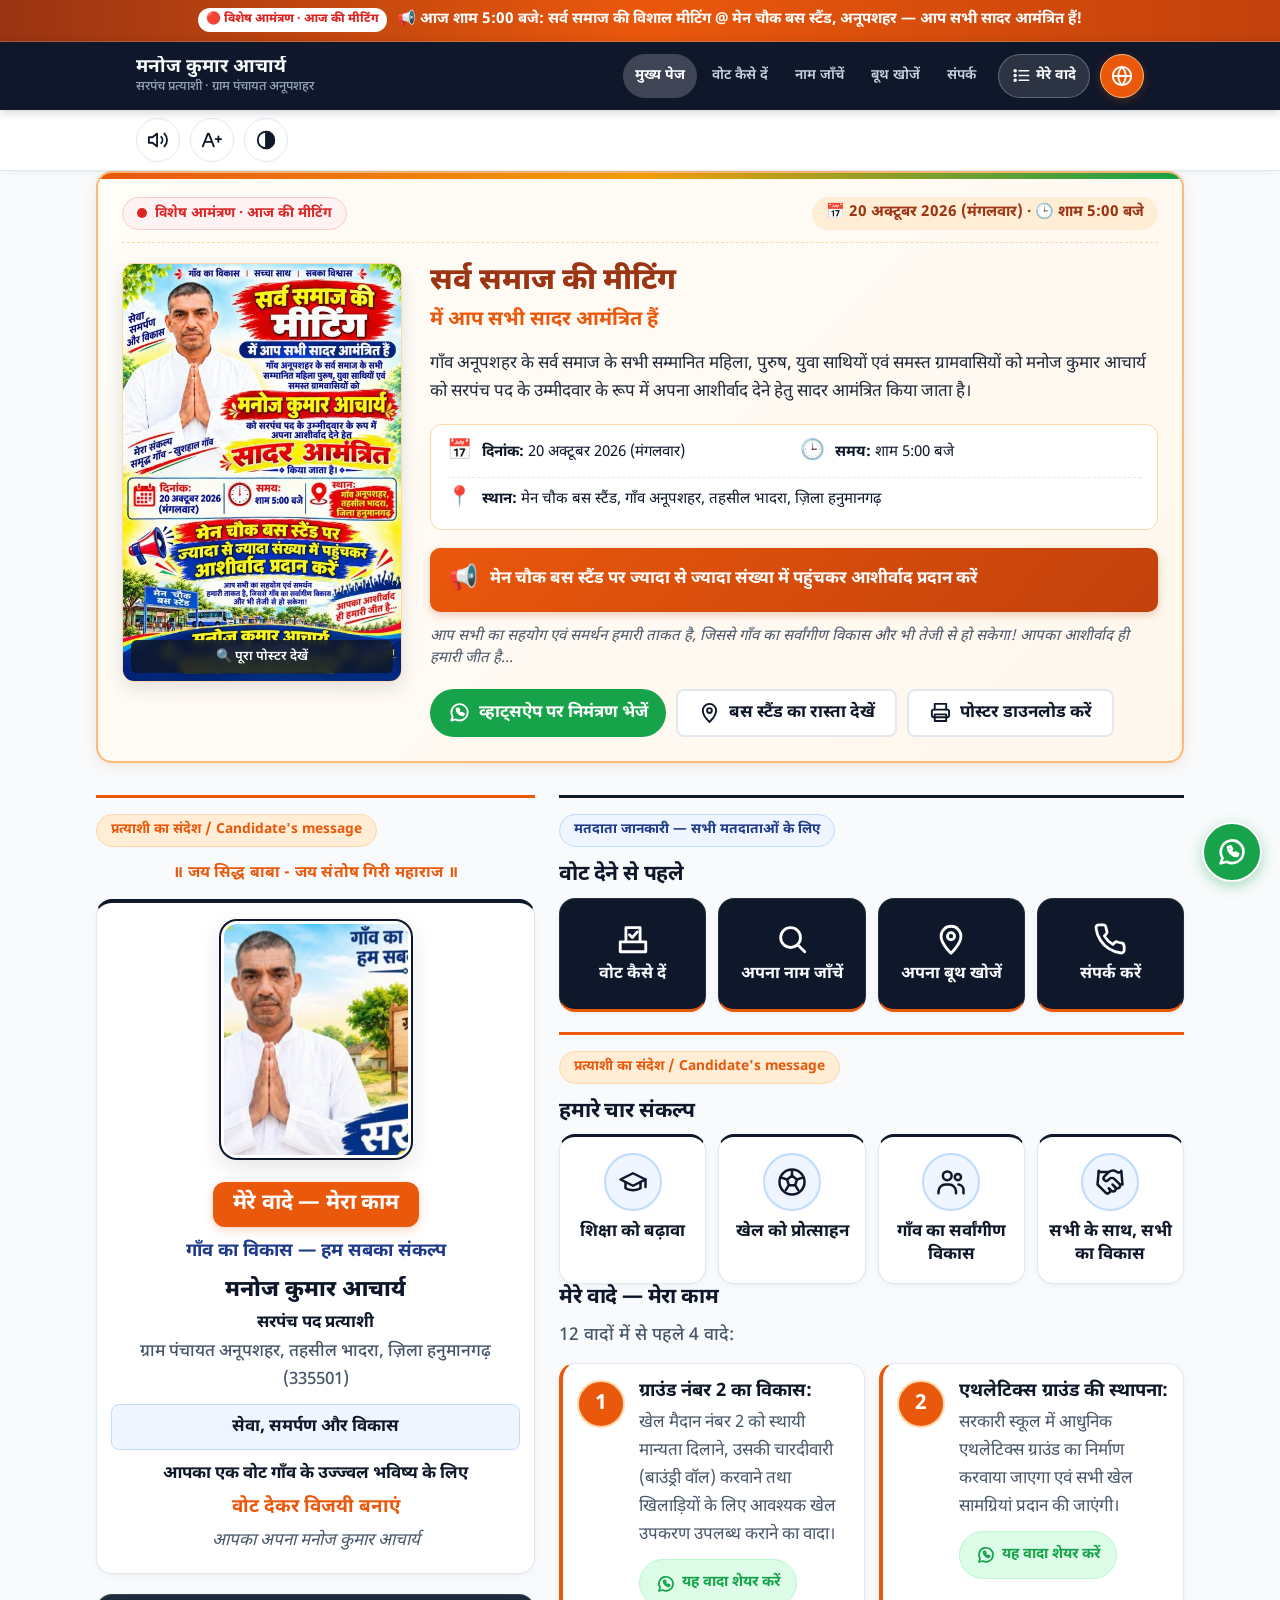
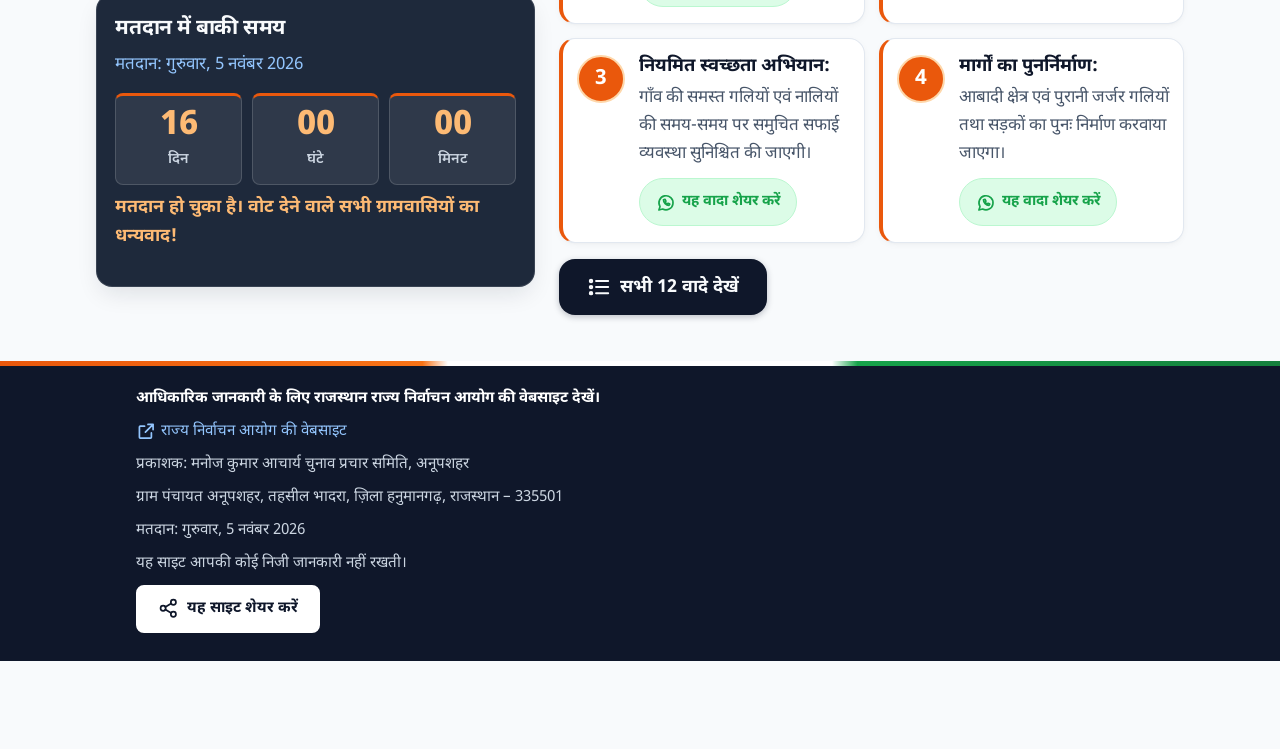
==== index.html @ 5cb66530 "Initial commit: Manoj Kumar Acharya campaign website, PWA, and GA4 integration" ====
<!doctype html>
<html lang="hi" class="js-pending">
<head>
  <meta charset="utf-8">
  <meta name="viewport" content="width=device-width, initial-scale=1, maximum-scale=1, user-scalable=no, viewport-fit=cover">
  <meta name="theme-color" content="#0F172A">
  <meta name="description" content="मनोज कुमार आचार्य — सरपंच प्रत्याशी, ग्राम पंचायत अनूपशहर, तहसील भादरा। मतदान की जानकारी और 12 वादे।">
  <title data-i18n="title.home">मनोज कुमार आचार्य — सरपंच प्रत्याशी, ग्राम पंचायत अनूपशहर</title>
  <link rel="manifest" href="manifest.json">
  <link rel="icon" href="assets/icon-192.png">
  <link rel="preconnect" href="https://fonts.googleapis.com">
  <link rel="preconnect" href="https://fonts.gstatic.com" crossorigin>
  <link rel="stylesheet" href="https://fonts.googleapis.com/css2?family=Noto+Sans+Devanagari:wght@400;600;700&display=optional" media="print" onload="this.media='all'">
  <noscript><link rel="stylesheet" href="https://fonts.googleapis.com/css2?family=Noto+Sans+Devanagari:wght@400;600;700&display=optional"></noscript>
  <link rel="stylesheet" href="css/style.css">
  <link rel="preload" href="js/i18n.js?v=danaram" as="script">
  <link rel="preload" href="js/app.js?v=danaram" as="script">
  <script>
    (function(){try{var d=document.documentElement,l=localStorage.getItem('lang');if(l==='en')d.lang='en';if(localStorage.getItem('largeText')==='1')d.classList.add('large-text');if(localStorage.getItem('contrast')==='1')d.classList.add('hc');}catch(e){}})();
  </script>
  <script type="speculationrules">
  {
    "prerender": [
      {
        "source": "list",
        "urls": ["index.html", "how-to-vote.html", "check-name.html", "find-booth.html", "contact.html", "manifesto.html"],
        "eagerness": "moderate"
      }
    ]
  }
  </script>
</head>
<body data-page="index.html" data-title="home">
  <a class="skip" href="#main" data-i18n="common.skip">मुख्य जानकारी पर जाएँ</a>
  <div data-chrome="header"></div>

  <main id="main" class="wrap dashboard-layout">
    <!-- Today's Special Meeting Banner (Full Width on Desktop & Mobile) -->
    <section class="card meeting-card" id="meeting-event" aria-labelledby="meeting-heading">
      <div class="meeting-header">
        <span class="meeting-live-badge"><span class="live-dot" aria-hidden="true"></span><span data-i18n="meeting.tag">विशेष आमंत्रण · आज की मीटिंग</span></span>
        <span class="meeting-date-pill">📅 <span data-i18n="meeting.dateVal">20 अक्टूबर 2026 (मंगलवार)</span> · 🕒 <span data-i18n="meeting.timeVal">शाम 5:00 बजे</span></span>
      </div>

      <div class="meeting-content-grid">
        <div class="meeting-poster-col">
          <a href="assets/meeting-poster.jpg" target="_blank" rel="noopener" class="meeting-poster-thumb" aria-label="पूरा पोस्टर देखें (View Poster)">
            <img src="assets/meeting-poster.jpg" width="540" height="811" alt="सर्व समाज की मीटिंग पोस्टर — 20 अक्टूबर 2026 शाम 5 बजे मेन चौक बस स्टैंड" loading="eager" decoding="async">
            <span class="zoom-badge">🔍 <span data-i18n="meeting.viewPoster">पूरा पोस्टर देखें</span></span>
          </a>
        </div>

        <div class="meeting-info-col">
          <h2 id="meeting-heading" class="meeting-title" data-i18n="meeting.title">सर्व समाज की मीटिंग</h2>
          <p class="meeting-subtitle" data-i18n="meeting.subtitle">में आप सभी सादर आमंत्रित हैं</p>

          <p class="meeting-intro" data-i18n="meeting.intro">
            गाँव अनूपशहर के सर्व समाज के सभी सम्मानित महिला, पुरुष, युवा साथियों एवं समस्त ग्रामवासियों को मनोज कुमार आचार्य को सरपंच पद के उम्मीदवार के रूप में अपना आशीर्वाद देने हेतु सादर आमंत्रित किया जाता है।
          </p>

          <div class="meeting-details-box">
            <div class="meeting-detail-row">
              <span class="m-icon" aria-hidden="true">📅</span>
              <div>
                <strong data-i18n="meeting.dateLabel">दिनांक:</strong>
                <span data-i18n="meeting.dateVal">20 अक्टूबर 2026 (मंगलवार)</span>
              </div>
            </div>
            <div class="meeting-detail-row">
              <span class="m-icon" aria-hidden="true">🕒</span>
              <div>
                <strong data-i18n="meeting.timeLabel">समय:</strong>
                <span data-i18n="meeting.timeVal">शाम 5:00 बजे</span>
              </div>
            </div>
            <div class="meeting-detail-row highlight-venue">
              <span class="m-icon" aria-hidden="true">📍</span>
              <div>
                <strong data-i18n="meeting.placeLabel">स्थान:</strong>
                <span data-i18n="meeting.placeVal">मेन चौक बस स्टैंड, गाँव अनूपशहर, तहसील भादरा, ज़िला हनुमानगढ़</span>
              </div>
            </div>
          </div>

          <div class="meeting-loudspeaker-callout">
            <span class="loudspeaker-icon" aria-hidden="true">📢</span>
            <p data-i18n="meeting.callout">मेन चौक बस स्टैंड पर ज्यादा से ज्यादा संख्या में पहुंचकर आशीर्वाद प्रदान करें</p>
          </div>

          <p class="meeting-quote" data-i18n="meeting.quote">
            आप सभी का सहयोग एवं समर्थन हमारी ताकत है, जिससे गाँव का सर्वांगीण विकास और भी तेजी से हो सकेगा! आपका आशीर्वाद ही हमारी जीत है...
          </p>

          <div class="meeting-actions">
            <button type="button" class="btn btn-wa-share" id="btnMeetingShare">
              <svg class="icon" aria-hidden="true" focusable="false"><use href="#i-wa"></use></svg>
              <span data-i18n="meeting.shareWa">व्हाट्सऐप पर निमंत्रण भेजें</span>
            </button>
            <a href="https://www.google.com/maps/search/?api=1&query=Main+Chowk+Bus+Stand+Anoopshahar+Rajasthan+335501" target="_blank" rel="noopener" class="btn btn-outline">
              <svg class="icon" aria-hidden="true" focusable="false"><use href="#i-pin"></use></svg>
              <span data-i18n="meeting.mapBtn">बस स्टैंड का रास्ता देखें</span>
            </a>
            <a href="assets/meeting-poster.jpg" download="sarv-samaj-meeting-anoopshahar.jpg" class="btn btn-outline">
              <svg class="icon" aria-hidden="true" focusable="false"><use href="#i-print"></use></svg>
              <span data-i18n="meeting.downloadPoster">पोस्टर डाउनलोड करें</span>
            </a>
          </div>
        </div>
      </div>
    </section>

    <div class="dashboard-left">
      <!-- Candidate section: clearly labelled -->
      <div class="zone-candidate">
        <p class="zone-label candidate" data-i18n="common.labelCandidate">प्रत्याशी का संदेश / Candidate's message</p>

        <p class="blessing" data-i18n="brand.blessing">॥ जय सिद्ध बाबा - जय संतोष गिरी महाराज ॥</p>

        <section class="card hero" aria-labelledby="hero-heading">
          <div class="hero-photo">
            <img src="assets/poster.jpg?v=2" width="440" height="550" fetchpriority="high" decoding="async" alt="" data-i18n-attr="alt:brand.photoAlt">
          </div>
          <div class="hero-text">
            <h1 id="hero-heading" class="slogan-band" data-i18n="brand.slogan">मेरे वादे — मेरा काम</h1>
            <p class="tagline" data-i18n="brand.tagline">गाँव का विकास — हम सबका संकल्प</p>
            <p class="cand-name" data-i18n="common.siteName">मनोज कुमार आचार्य</p>
            <p class="cand-role" data-i18n="brand.role">सरपंच पद प्रत्याशी</p>
            <p class="cand-place" data-i18n="brand.place">ग्राम पंचायत अनूपशहर, तहसील भादरा, ज़िला हनुमानगढ़ (335501)</p>
            <p class="values-strip" data-i18n="brand.values">सेवा, समर्पण और विकास</p>
            <p class="vote-line" data-i18n="brand.voteLine">आपका एक वोट गाँव के उज्ज्वल भविष्य के लिए</p>
            <p class="appeal" data-i18n="brand.appeal">वोट देकर विजयी बनाएं</p>
            <p class="yours" data-i18n="brand.yours">आपका अपना मनोज कुमार आचार्य</p>
          </div>
        </section>
      </div>

      <!-- Neutral voter-education section: countdown -->
      <section class="card" id="countdown" aria-labelledby="cd-heading">
        <h2 id="cd-heading" data-i18n="home.countdownTitle">मतदान में बाकी समय</h2>
        <p class="cd-date" data-i18n="footer.date">मतदान: गुरुवार, 5 नवंबर 2026</p>
        <p class="visually-hidden cd-sr" aria-live="polite"></p>
        <div class="countdown" aria-hidden="true">
          <div class="cd-box">
            <span class="cd-num" data-cd="d">16</span>
            <span class="cd-unit" data-i18n="home.cdDays">दिन</span>
          </div>
          <div class="cd-box">
            <span class="cd-num" data-cd="h">00</span>
            <span class="cd-unit" data-i18n="home.cdHours">घंटे</span>
          </div>
          <div class="cd-box">
            <span class="cd-num" data-cd="m">00</span>
            <span class="cd-unit" data-i18n="home.cdMinutes">मिनट</span>
          </div>
        </div>
        <p class="cd-msg" hidden></p>
      </section>
    </div>

    <div class="dashboard-right">
      <!-- Neutral voter-education section: 4 large action buttons -->
      <div class="zone-neutral">
        <p class="zone-label neutral" data-i18n="common.labelNeutral">मतदाता जानकारी — सभी मतदाताओं के लिए</p>

        <section aria-labelledby="actions-heading">
          <h2 id="actions-heading" data-i18n="home.actionsTitle">वोट देने से पहले</h2>
          <ul class="tiles">
            <li>
              <a class="tile" href="how-to-vote.html">
                <svg class="icon" aria-hidden="true" focusable="false"><use href="#i-vote"></use></svg>
                <span data-i18n="home.actHowTo">वोट कैसे दें</span>
              </a>
            </li>
            <li>
              <a class="tile" href="check-name.html">
                <svg class="icon" aria-hidden="true" focusable="false"><use href="#i-search"></use></svg>
                <span data-i18n="home.actCheck">अपना नाम जाँचें</span>
              </a>
            </li>
            <li>
              <a class="tile" href="find-booth.html">
                <svg class="icon" aria-hidden="true" focusable="false"><use href="#i-pin"></use></svg>
                <span data-i18n="home.actBooth">अपना बूथ खोजें</span>
              </a>
            </li>
            <li>
              <a class="tile" href="contact.html">
                <svg class="icon" aria-hidden="true" focusable="false"><use href="#i-phone"></use></svg>
                <span data-i18n="home.actContact">संपर्क करें</span>
              </a>
            </li>
          </ul>
        </section>
      </div>

      <!-- Candidate section: 4 pillars & manifesto teaser -->
      <div class="zone-candidate">
        <p class="zone-label candidate" data-i18n="common.labelCandidate">प्रत्याशी का संदेश / Candidate's message</p>

        <section aria-labelledby="pillars-heading">
          <h2 id="pillars-heading" data-i18n="pillar.title">हमारे चार संकल्प</h2>
          <ul class="pillars">
            <li class="pillar">
              <div class="pillar-icon" aria-hidden="true">
                <svg class="icon" focusable="false"><use href="#i-cap"></use></svg>
              </div>
              <span data-i18n="pillar.1">शिक्षा को बढ़ावा</span>
            </li>
            <li class="pillar">
              <div class="pillar-icon" aria-hidden="true">
                <svg class="icon" focusable="false"><use href="#i-ball"></use></svg>
              </div>
              <span data-i18n="pillar.2">खेल को प्रोत्साहन</span>
            </li>
            <li class="pillar">
              <div class="pillar-icon" aria-hidden="true">
                <svg class="icon" focusable="false"><use href="#i-people"></use></svg>
              </div>
              <span data-i18n="pillar.3">गाँव का सर्वांगीण विकास</span>
            </li>
            <li class="pillar">
              <div class="pillar-icon" aria-hidden="true">
                <svg class="icon" focusable="false"><use href="#i-handshake"></use></svg>
              </div>
              <span data-i18n="pillar.4">सभी के साथ, सभी का विकास</span>
            </li>
          </ul>
        </section>

        <section aria-labelledby="teaser-heading">
          <h2 id="teaser-heading" data-i18n="brand.slogan">मेरे वादे — मेरा काम</h2>
          <p class="lead" data-i18n="home.teaserIntro">12 वादों में से पहले 4 वादे:</p>
          <ol class="promises grid-2" data-manifesto="teaser" data-limit="4" data-heading="h3"></ol>
          <p class="teaser-more">
            <a class="btn btn-primary btn-lg btn-block" href="manifesto.html">
              <svg class="icon" aria-hidden="true" focusable="false"><use href="#i-list"></use></svg>
              <span data-i18n="home.teaserBtn">सभी 12 वादे देखें</span>
            </a>
          </p>
        </section>
      </div>
    </div>
  </main>

  <div data-chrome="footer"></div>
  <script src="js/i18n.js?v=danaram"></script>
  <script src="js/app.js?v=danaram"></script>
</body>
</html>
---- css/style.css ----
/* ==========================================================================
   style.css — Manoj Kumar Acharya campaign site
   Native Mobile App & Dashboard Design System
   "Royal Trust & Warm Saffron" Color Tokens (High-Contrast Outdoor-Readable)
   ========================================================================== */

:root {
  /* Surfaces (Never put white cards on a pure white background) */
  --bg-app: #F8FAFC;              /* Soft Alabaster app background for tactile depth */
  --bg-card: #FFFFFF;             /* Pure Crisp White for pressable cards & sheets */
  --bg-glass: rgba(255, 255, 255, 0.90); /* Translucent frosted bottom/top nav */

  /* Brand & Authority Colors */
  --brand-navy: #0F172A;          /* Deep Royal Navy for Top App Bar, Status Bar & Hero accents */
  --brand-navy-elevated: #1E293B; /* Secondary dark surface (Countdown timer card) */
  
  /* Primary Interactive Accents (Saffron-Amber) */
  --accent-primary: #EA580C;      /* Vibrant Saffron for primary CTAs, badges & active states */
  --accent-primary-active: #C2410C; /* Pressed state for primary buttons */
  --accent-pill-bg: #FFEDD5;      /* Soft Saffron tint for Material-3 active nav pill */

  /* Semantic & Utility Accents */
  --accent-emerald: #16A34A;      /* Voter verified badge, WhatsApp/Call actions */
  --accent-emerald-soft: #DCFCE7; /* Soft green badge surface */

  /* High-Contrast Typography (WCAG AAA outdoor sunlight legibility) */
  --text-primary: #0F172A;        /* Deep Charcoal Ink for headings & Hindi/English body */
  --text-secondary: #475569;      /* Muted Slate for subtitles, booth details & inactive icons */
  --text-on-dark: #F8FAFC;        /* Crisp white text on Royal Navy surfaces */

  /* Borders & Native Elevation Shadows */
  --border-hairline: #E2E8F0;     /* 1px solid subtle card & nav divider */
  --shadow-card: 0 2px 8px -2px rgba(15, 23, 42, 0.06), 0 1px 3px -1px rgba(15, 23, 42, 0.04);
  --shadow-floating: 0 10px 25px -5px rgba(15, 23, 42, 0.12);
  --radius-card: 16px;
  --radius-pill: 9999px;

  /* Aliases for Seamless Codebase Compatibility */
  --bg: var(--bg-app);
  --card: var(--bg-card);
  --line: var(--border-hairline);
  --line-strong: #CBD5E1;
  --text: var(--text-primary);
  --text-muted: var(--text-secondary);
  --text-subtle: #64748B;
  --primary: var(--brand-navy);
  --primary-light: #1E3A8A;
  --primary-subtle: #EFF6FF;
  --primary-border: #BFDBFE;
  --accent: var(--accent-primary);
  --accent-hover: var(--accent-primary-active);
  --accent-subtle: var(--accent-pill-bg);
  --accent-border: #FED7AA;
  --wa: var(--accent-emerald);
  --wa-subtle: var(--accent-emerald-soft);
  --wa-border: #BBF7D0;
  --focus: var(--accent-primary);
  --grad: linear-gradient(135deg, var(--brand-navy) 0%, #1E293B 100%);
  --badge-grad: linear-gradient(135deg, var(--accent-primary) 0%, var(--accent-primary-active) 100%);
  --navy-grad: linear-gradient(135deg, #1E3A8A 0%, var(--brand-navy) 100%);
  --radius: var(--radius-card);
  --radius-sm: 8px;
  --radius-lg: 20px;
  --radius-full: var(--radius-pill);
  --shadow: var(--shadow-card);
  --shadow-md: var(--shadow-floating);
  --font: "Noto Sans Devanagari", system-ui, -apple-system, BlinkMacSystemFont, "Segoe UI", Roboto, Arial, sans-serif;
  --ease: cubic-bezier(0.16, 1, 0.3, 1);
}

/* ---------- Base & Reset ---------- */
* {
  -webkit-tap-highlight-color: transparent;
  box-sizing: border-box;
}
*, *::before, *::after { box-sizing: border-box; }
html {
  -webkit-text-size-adjust: 100%;
  text-size-adjust: 100%;
  overflow-x: hidden;
  scroll-behavior: smooth;
  background-color: var(--bg-app);
}
@view-transition { navigation: auto; }
::view-transition-old(root),
::view-transition-new(root) {
  animation-duration: 0.15s;
  animation-timing-function: cubic-bezier(0.16, 1, 0.3, 1);
}
html.large-text { font-size: 120%; }
body {
  margin: 0;
  font-family: var(--font);
  font-size: 1.0625rem;
  line-height: 1.65;
  color: var(--text-primary);
  background: var(--bg-app);
  padding-bottom: max(88px, env(safe-area-inset-bottom, 88px));
  overflow-x: hidden;
  overflow-wrap: break-word;
  text-rendering: optimizeLegibility;
  -webkit-font-smoothing: antialiased;
  -moz-osx-font-smoothing: grayscale;
  transition: background-color .2s ease, color .2s ease;
}
body, a, button, nav, header, .card {
  -webkit-user-select: none;
  user-select: none;
}
input, textarea, select, .selectable {
  -webkit-user-select: text;
  user-select: text;
}
a, button, [role="button"], .action-card, .tile, .btn, .tool-btn {
  touch-action: manipulation;
  transition: transform 0.08s cubic-bezier(0.2, 0, 0, 1), background-color 0.1s ease, box-shadow 0.1s ease;
}
a:active, button:active, [role="button"]:active, .action-card:active, .tile:active, .btn:active, .tool-btn:active {
  transform: scale(0.96);
}
img, svg { max-width: 100%; }
img { height: auto; display: block; }
h1, h2, h3 { color: var(--text-primary); line-height: 1.35; margin: 0 0 .5rem; font-weight: 700; }
h1 { font-size: 1.65rem; letter-spacing: -0.01em; }
h2 { font-size: 1.32rem; letter-spacing: -0.01em; }
h3 { font-size: 1.12rem; }
p { margin: 0 0 .85rem; }
a { color: var(--primary-light); text-underline-offset: 3px; transition: color .15s ease; }
a:hover { color: var(--primary); }
ul, ol { padding-left: 1.3rem; }
button, input, textarea, select { font: inherit; }
.icon {
  width: 1.35em; height: 1.35em; flex: 0 0 auto; fill: none; stroke: currentColor;
  stroke-width: 2; stroke-linecap: round; stroke-linejoin: round; vertical-align: middle;
}
.icon.fill { fill: currentColor; stroke: none; }

:focus-visible {
  outline: 3px solid var(--accent-primary);
  outline-offset: 2px;
  border-radius: 4px;
}

.visually-hidden {
  position: absolute !important; width: 1px; height: 1px; padding: 0; margin: -1px;
  overflow: hidden; clip: rect(0 0 0 0); white-space: nowrap; border: 0;
}
.skip {
  position: absolute; left: 8px; top: -100px; z-index: 100;
  background: var(--brand-navy); color: var(--text-on-dark); padding: .75rem 1.2rem;
  border-radius: var(--radius-sm); font-weight: 700; transition: top .2s ease;
}
.skip:focus { top: 8px; }

.wrap { width: 100%; max-width: 1040px; margin: 0 auto; padding: 0 16px; box-sizing: border-box; }
main { display: block; padding: 18px 0 12px; }
section { margin-bottom: 20px; }

/* [EDIT] markers */
mark.edit { background: #FEF3C7; color: #78350F; padding: .08em .35em; border-radius: 4px; font-weight: 600; }

/* ---------- Top App Bar (Deep Royal Navy #0F172A) ---------- */
[data-chrome="header"] { display: block; height: 134px; background: var(--brand-navy); }
.site-header {
  background: var(--brand-navy);
  color: var(--text-on-dark);
  box-shadow: 0 2px 10px rgba(15, 23, 42, 0.2);
  position: sticky;
  top: 0;
  z-index: 500;
}
.site-header .bar {
  display: flex; align-items: center; gap: clamp(6px, 1.2vw, 10px); min-height: 68px; padding-top: 8px; padding-bottom: 8px;
}
.desktop-nav-links {
  display: none;
  align-items: center;
  gap: 3px;
  flex: 0 1 auto;
  min-width: 0;
}
.desktop-nav-link {
  display: inline-flex;
  align-items: center;
  min-height: 44px;
  padding: 0 clamp(6px, 1vw, 12px);
  color: #CBD5E1;
  text-decoration: none;
  font-weight: 600;
  font-size: clamp(0.78rem, 1.1vw, 0.92rem);
  border-radius: var(--radius-pill);
  transition: background-color 0.15s ease, color 0.15s ease;
  white-space: nowrap;
  flex-shrink: 0;
}
.desktop-nav-link:hover {
  background: rgba(255, 255, 255, 0.12);
  color: #FFFFFF;
}
.desktop-nav-link[aria-current="page"] {
  background: rgba(255, 255, 255, 0.2);
  color: #FFFFFF;
  font-weight: 700;
}
.btn-manifesto-nav {
  display: inline-flex;
  align-items: center;
  justify-content: center;
  gap: 5px;
  min-height: 44px;
  padding: 0 clamp(8px, 1vw, 14px);
  border-radius: var(--radius-pill);
  background: rgba(255, 255, 255, 0.12);
  color: #FFFFFF;
  text-decoration: none;
  font-weight: 700;
  font-size: clamp(0.78rem, 1.1vw, 0.9rem);
  border: 1.5px solid rgba(255, 255, 255, 0.25);
  transition: background-color 0.15s ease, border-color 0.15s ease;
  white-space: nowrap;
  flex-shrink: 0;
}
.btn-manifesto-nav:hover {
  background: rgba(255, 255, 255, 0.22);
}
.btn-manifesto-nav[aria-current="page"] {
  background: var(--accent-primary);
  border-color: var(--accent-primary);
  box-shadow: 0 2px 8px rgba(234, 88, 12, 0.3);
}
@media (max-width: 520px) {
  .btn-manifesto-nav {
    width: 44px;
    height: 44px;
    min-width: 44px;
    padding: 0;
  }
  .btn-manifesto-nav .manifesto-nav-text {
    display: none;
  }
}
.brand {
  color: var(--text-on-dark); text-decoration: none; display: flex; flex-direction: column; flex: 1 1 auto; min-width: 0;
}
.brand-name {
  font-size: 1.18rem; font-weight: 700; line-height: 1.22; white-space: nowrap; overflow: hidden;
  text-overflow: ellipsis;
}
.brand-role {
  font-size: .8rem; color: #94A3B8; line-height: 1.3; white-space: nowrap; overflow: hidden;
  text-overflow: ellipsis; font-weight: 500;
}
.btn-lang, .btn-menu {
  min-height: 44px; border-radius: var(--radius-pill); cursor: pointer;
  font-weight: 700; display: inline-flex; align-items: center; justify-content: center;
  transition: transform .12s var(--ease), background-color .18s ease;
  user-select: none;
  flex-shrink: 0;
}
.btn-lang:active, .btn-menu:active { transform: scale(0.96); }
.btn-lang {
  width: 44px;
  height: 44px;
  min-width: 44px;
  padding: 0;
  background: var(--accent-primary);
  color: #FFFFFF;
  border: 1.5px solid #FDBA74;
  box-shadow: 0 2px 8px rgba(234, 88, 12, .3);
}
.btn-lang .icon {
  width: 22px;
  height: 22px;
}
.btn-lang:hover { background: var(--accent-primary-active); }
.btn-menu {
  background: rgba(255, 255, 255, .12);
  color: #FFFFFF;
  border: 1.5px solid rgba(255, 255, 255, .25);
  padding: 0 14px;
  letter-spacing: 0.3px;
}
.btn-menu:hover { background: rgba(255, 255, 255, .2); }
.btn-menu .label { font-size: .92rem; font-weight: 700; }

/* Navigation Drawer */
.site-nav {
  display: none;
  background: var(--brand-navy);
  border-top: 1px solid rgba(255, 255, 255, .1);
}
.site-nav.open { display: block; animation: navFade .18s ease-out; }
@keyframes navFade { from { opacity: 0; } to { opacity: 1; } }
.site-nav .wrap { padding-top: 10px; padding-bottom: 14px; }
.nav-group { margin-top: 6px; }
.nav-head {
  margin: 10px 0 6px; font-size: .82rem; font-weight: 700; color: #93C5FD;
  text-transform: uppercase; letter-spacing: 0.5px;
}
.nav-group.cand .nav-head { color: #FDBA74; }
.site-nav ul { list-style: none; margin: 0; padding: 0; display: grid; gap: 3px; }
.site-nav a {
  display: flex; align-items: center; gap: 12px; min-height: 48px; padding: 6px 14px;
  color: #E2E8F0; text-decoration: none; border-radius: var(--radius-sm); font-weight: 600;
  transition: background-color .15s ease, color .15s ease;
}
.site-nav a:hover { background: rgba(255, 255, 255, .08); color: #FFFFFF; }
.site-nav a[aria-current="page"] {
  background: var(--accent-primary);
  color: #FFFFFF;
}

/* Translucent Frosted Toolbar Strip */
.toolbar-band {
  background: var(--bg-glass);
  backdrop-filter: blur(12px);
  -webkit-backdrop-filter: blur(12px);
  border-bottom: 1px solid var(--border-hairline);
  box-shadow: var(--shadow-card);
  position: relative;
  z-index: 30;
}
.toolbar {
  display: flex; flex-wrap: wrap; gap: 10px; padding-top: 8px; padding-bottom: 8px;
  min-height: 56px; align-items: center;
}
.tool-btn {
  display: inline-flex; align-items: center; justify-content: center; gap: 6px; min-height: 44px; padding: 0 14px;
  border: 1px solid var(--border-hairline); background: var(--bg-card); color: var(--text-primary);
  border-radius: var(--radius-pill); font-weight: 700; font-size: .88rem; cursor: pointer;
  transition: background-color .15s ease, border-color .15s ease, color .15s ease;
  user-select: none;
}
.tool-btn.icon-only {
  width: 44px;
  height: 44px;
  min-width: 44px;
  padding: 0;
  border-radius: var(--radius-pill);
}
.tool-btn.icon-only .icon {
  width: 22px;
  height: 22px;
}
.tool-btn:hover { background: var(--accent-pill-bg); border-color: var(--accent-border); color: var(--accent-primary); }
.tool-btn:active { transform: scale(0.97); }
.tool-btn[aria-pressed="true"] {
  background: var(--brand-navy); color: var(--text-on-dark); border-color: var(--brand-navy);
}
.tool-btn[hidden] { display: none; }

/* ---------- Zone Labels (Candidate vs Neutral) ---------- */
.zone-label {
  display: inline-flex; align-items: center; gap: 8px; margin: 0 0 14px;
  padding: 6px 14px; border-radius: var(--radius-pill); font-weight: 700; font-size: .86rem; line-height: 1.4;
}
.zone-neutral .zone-label, .zone-label.neutral {
  background: var(--primary-subtle); color: var(--primary-light); border: 1px solid var(--primary-border);
}
.zone-candidate .zone-label, .zone-label.candidate {
  background: var(--accent-pill-bg); color: var(--accent-primary); border: 1px solid var(--accent-border);
}
.zone-candidate { border-top: 3px solid var(--accent-primary); padding-top: 16px; }
.zone-neutral { border-top: 3px solid var(--brand-navy); padding-top: 16px; }

/* ---------- Tactile Cards & Surfaces ---------- */
.card {
  background: var(--bg-card);
  border: 1px solid var(--border-hairline);
  border-radius: var(--radius-card);
  box-shadow: var(--shadow-card);
  padding: 20px 18px;
  margin-bottom: 16px;
  transition: box-shadow .2s ease;
}
.card:hover { box-shadow: var(--shadow-floating); }
.lead { font-size: 1.1rem; color: var(--text-secondary); font-weight: 500; }
.note {
  background: var(--accent-pill-bg);
  border: 1px solid var(--accent-border);
  border-left: 4px solid var(--accent-primary);
  padding: 12px 16px;
  border-radius: var(--radius-sm);
  margin: 0 0 14px;
}
.note.info {
  background: var(--primary-subtle);
  border-color: var(--primary-border);
  border-left-color: var(--brand-navy);
}
.small { font-size: .92rem; color: var(--text-secondary); }

/* Buttons */
.btn {
  display: inline-flex; align-items: center; justify-content: center; gap: 8px;
  min-height: 48px; padding: 10px 20px; border-radius: var(--radius-sm); border: 2px solid transparent;
  font-weight: 700; text-decoration: none; cursor: pointer; text-align: center; line-height: 1.3;
  transition: transform .12s var(--ease), background-color .15s ease, box-shadow .15s ease;
  user-select: none;
}
.btn:active { transform: scale(0.97); }
.btn-primary {
  background: var(--brand-navy);
  color: var(--text-on-dark);
  box-shadow: 0 2px 6px rgba(15, 23, 42, .25);
}
.btn-primary:hover { background: var(--brand-navy-elevated); }
.btn-red {
  background: var(--accent-primary);
  color: #FFFFFF;
  box-shadow: 0 2px 6px rgba(234, 88, 12, .25);
}
.btn-red:hover { background: var(--accent-primary-active); }
.btn-wa {
  background: var(--accent-emerald);
  color: #FFFFFF;
}
.btn-wa:hover { background: #15803D; }
.btn-outline {
  background: var(--bg-card); color: var(--brand-navy); border-color: var(--border-hairline);
}
.btn-outline:hover { background: var(--primary-subtle); border-color: var(--brand-navy); }
.btn-wa-outline {
  background: var(--bg-card); color: var(--accent-emerald); border-color: var(--wa-border);
}
.btn-wa-outline:hover { background: var(--accent-emerald-soft); }
.btn-lg { min-height: 56px; font-size: 1.12rem; padding: 12px 26px; border-radius: var(--radius-card); }
.btn-row { display: flex; flex-wrap: wrap; gap: 12px; }
.contact-actions {
  display: grid;
  grid-template-columns: 1fr;
  gap: 12px;
}
.contact-actions .btn {
  width: 100%;
  max-width: 100%;
  box-sizing: border-box;
  padding: 12px clamp(8px, 2.5vw, 20px);
  font-size: clamp(0.88rem, 2.8vw, 1.05rem);
  white-space: normal;
  text-align: center;
  flex-wrap: wrap;
}
@media (max-width: 380px) {
  .contact-actions .btn .btn-num {
    display: none;
  }
}

/* ---------- Home: Hero Section ---------- */
.blessing {
  text-align: center; color: var(--accent-primary); font-weight: 700; font-size: .98rem;
  margin: 0 0 12px; letter-spacing: .2px;
}
.hero {
  display: grid; gap: 18px; align-items: center;
  background: var(--bg-card);
  border-top: 4px solid var(--brand-navy);
  border-radius: var(--radius-card);
  box-shadow: var(--shadow-card);
  padding: 22px 18px;
}
.hero-photo {
  width: 220px; aspect-ratio: 4 / 5; margin: 0 auto; border-radius: var(--radius-card); overflow: hidden;
  border: 3px solid #FFFFFF; box-shadow: 0 0 0 2px var(--brand-navy), 0 8px 24px rgba(15, 23, 42, .12);
  background: #E2E8F0;
}
.hero-photo img { width: 100%; height: 100%; object-fit: cover; object-position: var(--photo-pos, center center); }
.hero-text { text-align: center; }
.slogan-band {
  display: inline-block; background: var(--accent-primary); color: #FFFFFF; font-weight: 700;
  font-size: 1.55rem; line-height: 1.3; padding: 8px 20px; border-radius: 12px; margin: 0 0 10px;
  box-shadow: 0 3px 10px rgba(234, 88, 12, .25);
}
.tagline { color: var(--primary-light); font-weight: 700; font-size: 1.15rem; margin-bottom: 6px; }
.cand-name { color: var(--text-primary); font-size: 1.55rem; font-weight: 800; margin: 0; }
.cand-role { font-weight: 700; color: var(--text-primary); margin: 0; font-size: 1.05rem; }
.cand-place { color: var(--text-secondary); margin: 0 0 10px; font-weight: 500; }
.values-strip {
  background: var(--primary-subtle);
  color: var(--brand-navy); font-weight: 700; text-align: center;
  padding: 8px 16px; border-radius: var(--radius-sm); border: 1px solid var(--primary-border);
  margin: 0 0 10px;
}
.vote-line { font-weight: 700; color: var(--text-primary); margin: 0; }
.appeal { color: var(--accent-primary); font-weight: 700; font-size: 1.18rem; margin: 4px 0; }
.yours { color: var(--text-secondary); font-style: italic; margin: 0; }

/* Secondary Dark Surface: Countdown Timer Card */
#countdown.card {
  background: var(--brand-navy-elevated);
  border: 1px solid rgba(255, 255, 255, 0.12);
  color: var(--text-on-dark);
  box-shadow: var(--shadow-floating);
}
#countdown h2 { color: var(--text-on-dark); }
#countdown .cd-date { color: #93C5FD; }
.countdown {
  display: grid; grid-template-columns: repeat(3, 1fr); gap: 10px; margin: 12px 0 8px;
}
.cd-box {
  background: rgba(255, 255, 255, 0.08);
  color: var(--text-on-dark);
  border: 1px solid rgba(255, 255, 255, 0.15);
  border-top: 3.5px solid var(--accent-primary);
  border-radius: var(--radius-sm);
  text-align: center;
  padding: 12px 4px;
}
.cd-num {
  display: block; font-size: 2.1rem; font-weight: 800; line-height: 1.1;
  font-variant-numeric: tabular-nums; color: #FDBA74;
}
.cd-unit { display: block; font-size: .9rem; font-weight: 600; color: #CBD5E1; margin-top: 3px; }
.cd-msg { font-weight: 700; color: #FDBA74; font-size: 1.12rem; }

/* Royal Navy Action Tiles (2x2 Grid) */
.tiles {
  display: grid; grid-template-columns: 1fr 1fr; gap: 10px; list-style: none; padding: 0; margin: 0;
}
.tile {
  display: flex; flex-direction: column; align-items: center; justify-content: center; gap: 8px;
  min-height: 114px; padding: 14px 10px; border-radius: var(--radius-card); text-align: center;
  background: var(--brand-navy); color: var(--text-on-dark); text-decoration: none; font-weight: 700; font-size: 1.02rem; line-height: 1.3;
  box-shadow: var(--shadow-card); border: 1px solid rgba(255, 255, 255, .1);
  border-bottom: 3.5px solid var(--accent-primary);
  transition: transform .15s ease, box-shadow .15s ease;
  user-select: none;
}
.tile .icon { width: 34px; height: 34px; color: #FFFFFF; }
.tile:hover {
  transform: translateY(-2px);
  box-shadow: var(--shadow-floating);
}
.tile:active { transform: scale(0.97); }

/* Pillars */
.pillars { display: grid; grid-template-columns: 1fr 1fr; gap: 10px; list-style: none; padding: 0; margin: 0; }
.pillar {
  background: var(--bg-card);
  border: 1px solid var(--border-hairline);
  border-top: 3.5px solid var(--brand-navy);
  border-radius: var(--radius-card);
  box-shadow: var(--shadow-card);
  padding: 16px 10px;
  text-align: center;
  font-weight: 700;
  color: var(--text-primary);
  line-height: 1.35;
}
.pillar-icon {
  width: 58px; height: 58px; margin: 0 auto 10px; border-radius: 50%; display: grid; place-items: center;
  background: var(--primary-subtle); color: var(--brand-navy); border: 2px solid var(--primary-border);
}
.pillar-icon .icon { width: 30px; height: 30px; }

/* ---------- Manifesto Cards (12 Points) ---------- */
.manifesto-head { text-align: center; margin-bottom: 18px; }
.manifesto-head h1 { margin: 0; }
.manifesto-head .slogan-band { font-size: 1.65rem; }
.promises { list-style: none; padding: 0; margin: 0; display: grid; gap: 14px; }
.promise {
  display: flex; gap: 14px; align-items: flex-start;
  background: var(--bg-card); border: 1px solid var(--border-hairline); border-left: 4.5px solid var(--accent-primary);
  border-radius: var(--radius-card); box-shadow: var(--shadow-card); padding: 16px 14px;
}
.badge {
  flex: 0 0 auto; width: 48px; height: 48px; border-radius: 50%; display: grid; place-items: center;
  background: var(--accent-primary); color: #FFFFFF; font-weight: 700; font-size: 1.3rem; line-height: 1;
  border: 2px solid #FED7AA;
}
.promise-body { min-width: 0; flex: 1 1 auto; }
.promise h2, .promise h3 { color: var(--text-primary); font-weight: 700; font-size: 1.15rem; margin: 0 0 4px; }
.promise p { font-weight: 400; margin: 0 0 10px; color: var(--text-secondary); }
.btn-share {
  display: inline-flex; align-items: center; gap: 6px; min-height: 48px; padding: 4px 16px;
  border: 1px solid var(--wa-border); color: var(--accent-emerald); background: var(--accent-emerald-soft); border-radius: var(--radius-pill);
  font-weight: 700; font-size: .92rem; text-decoration: none;
  transition: background-color .15s ease;
  user-select: none;
}
.btn-share:hover { background: #DCFCE7; }
.btn-share:active { transform: scale(0.96); }
.teaser-more { margin-top: 16px; }
.poster-figure { margin: 0; }
.poster-figure img { width: 100%; max-width: 640px; margin: 0 auto; border-radius: var(--radius-card); border: 1px solid var(--border-hairline); }
.poster-figure figcaption { text-align: center; margin-top: 6px; }

/* ---------- Steps & Checklists ---------- */
.steps { list-style: none; padding: 0; margin: 0; display: grid; gap: 12px; counter-reset: step; }
.step { display: flex; gap: 12px; align-items: flex-start; }
.step-icon {
  flex: 0 0 auto; width: 50px; height: 50px; border-radius: 50%; display: grid; place-items: center;
  background: var(--brand-navy); color: #FFFFFF; position: relative;
}
.step-icon .icon { width: 26px; height: 26px; }
.step-num {
  position: absolute; right: -5px; top: -5px; width: 24px; height: 24px; border-radius: 50%;
  background: var(--accent-primary); color: #FFFFFF; border: 2px solid #FFFFFF; font-weight: 700; font-size: .8rem; display: grid; place-items: center;
}
.step h3 { margin: 2px 0 2px; font-weight: 700; }
.step p { margin: 0; color: var(--text-secondary); }

.checklist { list-style: none; padding: 0; margin: 0 0 10px; }
.checklist li { margin-bottom: 8px; }
.checklist label {
  display: flex; gap: 12px; align-items: flex-start; min-height: 48px; padding: 10px 12px;
  background: var(--bg-card); border: 1.5px solid var(--border-hairline); border-radius: var(--radius-sm); cursor: pointer;
  transition: border-color .15s ease, background-color .15s ease;
}
.checklist label:hover { border-color: var(--primary-border); background: var(--bg-app); }
.checklist input { width: 22px; height: 22px; margin: 2px 0 0; flex: 0 0 auto; accent-color: var(--brand-navy); }
.checklist input:checked + span { text-decoration: line-through; color: var(--text-subtle); }

.bullets { margin: 0; padding-left: 0; list-style: none; }
.bullets li { display: flex; gap: 10px; align-items: flex-start; padding: 8px 0; border-bottom: 1px dashed var(--border-hairline); }
.bullets li:last-child { border-bottom: 0; }
.bullets .icon { color: var(--brand-navy); margin-top: 3px; }

.who { display: grid; gap: 12px; }
.who .card { margin: 0; }
.who h3 { display: flex; align-items: center; gap: 8px; }

.facts { display: grid; grid-template-columns: auto 1fr; gap: 6px 14px; margin: 0; }
.facts dt { font-weight: 700; color: var(--brand-navy); }
.facts dd { margin: 0; color: var(--text-secondary); }

/* ---------- FAQ Accordion ---------- */
.faq details {
  background: var(--bg-card); border: 1px solid var(--border-hairline); border-radius: var(--radius-sm);
  margin-bottom: 10px; box-shadow: var(--shadow-card);
}
.faq summary {
  cursor: pointer; list-style: none; display: flex; align-items: center; gap: 10px;
  min-height: 54px; padding: 10px 16px; font-weight: 700; color: var(--text-primary);
  user-select: none;
}
.faq summary::-webkit-details-marker { display: none; }
.faq summary::after { content: "+"; margin-left: auto; font-size: 1.5rem; line-height: 1; color: var(--brand-navy); font-weight: 400; }
.faq details[open] summary::after { content: "−"; }
.faq details > p { padding: 0 16px 14px; margin: 0; color: var(--text-secondary); }

/* ---------- Booths & Issues ---------- */
.ward-jump { display: flex; flex-wrap: wrap; gap: 8px; align-items: center; margin-bottom: 16px; }
.chip {
  display: inline-flex; align-items: center; min-height: 48px; padding: 0 16px; border-radius: var(--radius-pill);
  background: var(--bg-card); border: 1.5px solid var(--border-hairline); color: var(--brand-navy); font-weight: 700; text-decoration: none;
  box-shadow: var(--shadow-card); transition: background-color .15s ease, border-color .15s ease;
  user-select: none;
}
.chip:hover { background: var(--primary-subtle); border-color: var(--brand-navy); }
.chip:active { transform: scale(0.97); }
.ward-block { scroll-margin-top: 12px; }
.ward-block h2 { display: flex; align-items: center; gap: 8px; flex-wrap: wrap; }
.ward-area { font-weight: 400; color: var(--text-secondary); font-size: 1rem; }
.booth-meta { margin: 0 0 6px; }
.booth-meta strong { color: var(--brand-navy); }

/* ---------- Forms ---------- */
.form-field { margin-bottom: 14px; }
.form-field label { display: block; font-weight: 700; color: var(--text-primary); margin-bottom: 4px; }
.form-field input, .form-field textarea {
  width: 100%; min-height: 48px; padding: 10px 12px; border: 1.5px solid var(--border-hairline); border-radius: var(--radius-sm);
  background: var(--bg-card); color: var(--text-primary); transition: border-color .15s ease;
}
.form-field input:focus, .form-field textarea:focus {
  border-color: var(--brand-navy); outline: none;
}
.form-field textarea { min-height: 130px; resize: vertical; }
.form-error { color: #DC2626; font-weight: 700; margin: 0 0 10px; }
.form-status { color: var(--accent-emerald); font-weight: 700; }

/* Contact Details */
.contact-number { font-size: 1.6rem; font-weight: 800; color: var(--brand-navy); letter-spacing: .5px; margin: 4px 0 14px; }
.contact-actions { display: grid; gap: 10px; }

/* Media Placeholders */
.media-grid { display: grid; gap: 12px; }
.media-slot {
  border: 2px dashed var(--border-hairline); border-radius: var(--radius-card); padding: 18px; text-align: center; background: var(--bg-app);
}
.media-slot .icon { width: 38px; height: 38px; color: var(--brand-navy); }

/* ==========================================================================
   EVM Simulator (Focused Ballot Unit)
   ========================================================================== */
.demo {
  border: 1.5px solid var(--primary-border);
  background: var(--bg-card);
  border-radius: var(--radius-card);
}
.practice-badge {
  display: inline-block; background: var(--accent-primary); color: #FFFFFF; font-weight: 700; padding: 4px 14px;
  border-radius: var(--radius-pill); margin-bottom: 10px; font-size: .88rem;
}
.demo-switch { display: flex; flex-wrap: wrap; gap: 8px; margin: 8px 0 14px; }
.demo-switch button {
  min-height: 48px; padding: 0 16px; border-radius: var(--radius-pill); border: 1.5px solid var(--border-hairline);
  background: var(--bg-card); color: var(--text-primary); font-weight: 700; cursor: pointer;
}
.demo-switch button[aria-pressed="true"] { background: var(--brand-navy); color: #FFFFFF; border-color: var(--brand-navy); }

/* EVM Outer Console Casing */
.evm {
  background: #F1F5F9;
  border: 1.5px solid var(--border-hairline);
  border-radius: var(--radius-card);
  padding: 8px 6px;
}
.evm-row {
  display: grid;
  grid-template-columns: 20px 42px 1fr 30px 18px 54px;
  align-items: center;
  gap: 6px;
  background: var(--bg-card);
  border: 1px solid var(--border-hairline);
  border-radius: var(--radius-sm);
  padding: 8px 6px;
  margin-bottom: 6px;
}
.evm-row:last-child { margin-bottom: 0; }
.evm-no {
  font-weight: 700; text-align: center; font-size: .95rem; color: var(--text-primary);
}
.evm-photo {
  width: 42px; height: 42px; border-radius: 50%; object-fit: cover;
  border: 2px solid var(--brand-navy); background: #F8FAFC;
}
.evm-name {
  font-weight: 700; line-height: 1.25; font-size: .92rem; min-width: 0; color: var(--text-primary);
}
.evm-symbol { width: 30px; height: 30px; color: var(--text-secondary); }

/* Authentic LED Ready/Voted Indicator Lamp */
.lamp {
  width: 18px; height: 18px; border-radius: 50%;
  background: #94A3B8; border: 2px solid #64748B;
  transition: all .2s ease;
}
.lamp.on {
  background: #DC2626;
  border-color: #991B1B;
  box-shadow: 0 0 10px 3px rgba(220, 38, 38, .7);
}

/* Push-Button */
.evm-btn {
  width: 54px; height: 48px; border-radius: 24px;
  border: 2px solid var(--brand-navy);
  background: var(--brand-navy);
  cursor: pointer;
  box-shadow: 0 3px 0 #000000;
  transition: transform .1s ease, box-shadow .1s ease;
  user-select: none;
}
.evm-btn:active {
  transform: translateY(2px);
  box-shadow: 0 1px 0 #000000;
}
.evm-btn:disabled {
  cursor: not-allowed;
  opacity: .82;
}

.demo-msg {
  min-height: 2.8em; font-weight: 700; color: var(--brand-navy); margin: 12px 0 6px;
  padding: 10px 14px; background: var(--primary-subtle); border-radius: var(--radius-sm); border: 1px solid var(--primary-border);
}
.demo-warn { color: var(--accent-primary); font-weight: 600; margin: 4px 0; }
.demo-actions { display: flex; flex-wrap: wrap; gap: 10px; }

/* ---------- Footer ---------- */
.site-footer {
  background: var(--brand-navy);
  color: var(--text-on-dark);
  margin-top: 32px;
}
.tricolour {
  height: 5px;
  background: linear-gradient(90deg, #EA580C 0%, #F97316 33%, #FFFFFF 35%, #FFFFFF 65%, #16A34A 67%, #15803D 100%);
}
.site-footer .wrap { padding-top: 20px; padding-bottom: 20px; }
.site-footer p { margin: 0 0 8px; font-size: .95rem; color: #CBD5E1; }
.site-footer a { color: #93C5FD; text-decoration: none; }
.site-footer a:hover { color: #FFFFFF; text-decoration: underline; }
.site-footer .btn-outline {
  color: var(--brand-navy); border-color: #FFFFFF; background: #FFFFFF;
}
.site-footer .btn-outline:hover { background: #F1F5F9; }
.footer-official { font-weight: 700; color: #FFFFFF !important; }

/* Floating WhatsApp FAB */
.wa-float {
  position: fixed; right: 18px; bottom: max(18px, env(safe-area-inset-bottom, 18px));
  z-index: 50; width: 60px; height: 60px; border-radius: 50%;
  background: var(--accent-emerald);
  color: #FFFFFF; display: grid; place-items: center;
  box-shadow: 0 4px 14px rgba(22, 163, 74, .35); border: 2.5px solid #FFFFFF;
  transition: transform .18s var(--ease);
}
/* Keep EVM buttons on the right unobstructed on how-to-vote.html */
body[data-page="how-to-vote.html"] .wa-float {
  left: 18px;
  right: auto;
}
.wa-float:hover { transform: scale(1.06); }
.wa-float:active { transform: scale(0.95); }
.wa-float .icon { width: 32px; height: 32px; }

/* ---------- Mobile Bottom Navigation Bar (< 768px) ---------- */
.bottom-nav {
  position: fixed;
  bottom: 0;
  left: 0;
  right: 0;
  height: calc(64px + env(safe-area-inset-bottom, 0px));
  padding-bottom: env(safe-area-inset-bottom, 0px);
  background: var(--bg-glass, rgba(255, 255, 255, 0.90));
  backdrop-filter: blur(16px);
  -webkit-backdrop-filter: blur(16px);
  border-top: 1px solid var(--border-hairline, #E2E8F0);
  z-index: 1000;
  display: flex;
  align-items: center;
  justify-content: space-around;
  padding-left: 4px;
  padding-right: 4px;
  box-shadow: 0 -2px 10px rgba(15, 23, 42, 0.05);
}
.bottom-tab {
  display: flex;
  flex-direction: column;
  align-items: center;
  justify-content: center;
  gap: 2px;
  flex: 1 1 0;
  min-width: 0;
  height: 100%;
  text-decoration: none;
  color: var(--text-secondary);
  transition: color 0.12s ease;
  padding: 4px 2px;
  user-select: none;
  -webkit-user-select: none;
}
.bottom-tab .bottom-tab-icon {
  display: inline-flex;
  align-items: center;
  justify-content: center;
  border-radius: var(--radius-pill);
  padding: 4px 16px;
  transition: background-color 0.15s ease, color 0.15s ease;
}
.bottom-tab .bottom-tab-icon .icon {
  width: 22px;
  height: 22px;
}
.bottom-tab .bottom-tab-label {
  font-size: 0.72rem;
  line-height: 1.1;
  font-weight: 600;
  white-space: nowrap;
  overflow: hidden;
  text-overflow: ellipsis;
  max-width: 100%;
  text-align: center;
}
.bottom-tab[aria-current="page"] {
  color: var(--accent-primary);
}
.bottom-tab[aria-current="page"] .bottom-tab-icon {
  background-color: var(--accent-pill-bg, #FFEDD5);
  color: var(--accent-primary, #EA580C);
}
.bottom-tab[aria-current="page"] .bottom-tab-label {
  color: var(--accent-primary, #EA580C);
  font-weight: 700;
}

/* ---------- Flyer & Printable ---------- */
.flyer {
  background: #FFFFFF; border: 1.5px solid var(--border-hairline); border-radius: var(--radius-card);
  overflow: hidden; max-width: 820px; margin: 0 auto; box-shadow: var(--shadow-card);
}
.flyer-top { background: var(--brand-navy); color: #FFFFFF; text-align: center; padding: 16px 14px; }
.flyer-top .blessing { color: #FED7AA; margin: 0 0 4px; }
.flyer-top .slogan { font-size: 1.8rem; font-weight: 700; margin: 0; line-height: 1.3; }
.flyer-top .tagline { color: #93C5FD; margin: 0; }
.flyer-body { padding: 16px; display: grid; gap: 14px; }
.flyer-cand { display: flex; gap: 14px; align-items: center; }
.flyer-cand img {
  width: 120px; aspect-ratio: 4 / 5; object-fit: cover; object-position: var(--photo-pos, 50% 18%);
  border-radius: var(--radius-sm); border: 2px solid var(--brand-navy); flex: 0 0 auto;
}
@media (max-width: 480px) {
  .flyer-cand {
    flex-direction: column;
    text-align: center;
    gap: 12px;
  }
  .flyer-cand img {
    margin: 0 auto;
    width: 110px;
  }
}
.flyer-promises { margin: 0; padding-left: 0; list-style: none; columns: 1; column-gap: 20px; }
.flyer-promises li {
  break-inside: avoid; display: flex; gap: 8px; align-items: flex-start; margin-bottom: 6px;
  font-weight: 600; color: var(--text-primary); line-height: 1.35;
}
.flyer-promises .mini-badge {
  flex: 0 0 auto; width: 26px; height: 26px; border-radius: 50%;
  background: var(--accent-primary); color: #FFFFFF; font-size: .85rem; font-weight: 700; display: grid; place-items: center;
}
.flyer-foot { display: flex; gap: 14px; align-items: center; flex-wrap: wrap; border-top: 3px solid var(--brand-navy); padding-top: 12px; }
.qr-wrap { text-align: center; }
.qr { width: 150px; height: 150px; background: #FFFFFF; margin: 0 auto; }
.qr svg { width: 100%; height: 100%; display: block; }
.qr-url-wrap { margin: 6px auto 0; max-width: 220px; }
a.qr-url {
  display: inline-block; font-size: .86rem; font-weight: 700; color: var(--brand-navy);
  text-decoration: underline; word-break: break-all; padding: 5px 10px; border-radius: 6px;
  background: var(--primary-subtle); border: 1px solid var(--primary-border);
}
a.qr-url:hover { background: #DBEAFE; color: var(--brand-navy); }
.flyer-contact .contact-number { margin: 0; }
.imprint { font-size: .8rem; color: var(--text-secondary); margin: 0; padding: 0 16px 14px; }

/* Small screen EVM optimization (< 380px) */
@media (max-width: 380px) {
  .wrap { padding: 0 10px; }
  .card { padding: 16px 12px; }
  .evm { padding: 6px 4px; }
  .evm-row {
    grid-template-columns: 18px 36px 1fr 26px 16px 48px;
    gap: 4px; padding: 6px 4px;
  }
  .evm-photo { width: 36px; height: 36px; }
  .evm-symbol { width: 26px; height: 26px; }
  .evm-btn { width: 48px; height: 44px; }
  .lamp { width: 16px; height: 16px; }
  .tile { min-height: 104px; padding: 12px 6px; font-size: .95rem; }
  .tile .icon { width: 30px; height: 30px; }
  .cd-num { font-size: 1.8rem; }
}

/* ---------- Responsive Breakpoints ---------- */
@media (min-width: 640px) {
  h1 { font-size: 2rem; }
  .tiles { grid-template-columns: repeat(4, 1fr); gap: 12px; }
  .pillars { grid-template-columns: repeat(4, 1fr); gap: 12px; }
  .who { grid-template-columns: 1fr 1fr; }
  .media-grid { grid-template-columns: 1fr 1fr; }
  .contact-actions { grid-template-columns: 1fr 1fr; }
  .flyer-promises { columns: 2; }
}
@media (max-width: 767px) {
  body {
    padding-bottom: calc(80px + env(safe-area-inset-bottom, 0px));
  }
  main {
    padding-bottom: calc(80px + env(safe-area-inset-bottom, 0px));
  }
  .wa-float {
    bottom: calc(76px + env(safe-area-inset-bottom, 0px));
  }
  .desktop-nav-links {
    display: none !important;
  }
  .dashboard-left, .dashboard-right {
    display: flex;
    flex-direction: column;
    gap: 16px;
  }
}

@media (min-width: 768px) {
  .bottom-nav {
    display: none !important;
  }
  .desktop-nav-links {
    display: flex;
  }
  .btn-menu {
    display: none;
  }
  .site-nav {
    display: none !important;
  }
}

@media (min-width: 768px) and (max-width: 1024px) {
  .site-header .bar {
    gap: 6px;
  }
  .brand-name {
    font-size: 1.05rem;
  }
  .brand-role {
    font-size: 0.72rem;
  }
  .desktop-nav-links {
    gap: 2px;
  }
  .desktop-nav-link {
    padding: 0 6px;
    font-size: 0.8rem;
  }
  .btn-manifesto-nav {
    padding: 0 8px;
    font-size: 0.8rem;
  }
}

html.large-text .desktop-nav-link {
  padding: 0 5px;
  font-size: 0.78rem;
}
html.large-text .btn-manifesto-nav {
  padding: 0 7px;
  font-size: 0.78rem;
}
html.large-text .site-header .brand-role {
  display: none;
}
html.large-text .btn-lg {
  padding: 10px 14px;
  font-size: 0.96rem;
}
html.large-text .pillar {
  padding: 12px 6px;
  font-size: 0.88rem;
}

@media (min-width: 768px) {
  .hero {
    grid-template-columns: 280px 1fr;
    gap: 24px;
  }
  .hero-photo {
    width: 280px;
  }
  .hero-text {
    text-align: left;
  }
  .promises.grid-2 {
    grid-template-columns: 1fr 1fr;
  }
  .steps {
    grid-template-columns: 1fr 1fr;
  }

  /* Desktop 12-Column Dashboard Grid */
  .dashboard-layout {
    max-width: 1120px;
    margin: 0 auto;
    display: grid;
    grid-template-columns: repeat(12, 1fr);
    gap: 24px;
    align-items: start;
  }
  .dashboard-left {
    grid-column: span 5;
    position: sticky;
    top: 84px;
    display: flex;
    flex-direction: column;
    gap: 20px;
  }
  .dashboard-right {
    grid-column: span 7;
    display: flex;
    flex-direction: column;
    gap: 20px;
    min-width: 0;
  }
  .dashboard-right .pillars,
  .dashboard-right .tiles {
    grid-template-columns: 1fr 1fr;
    gap: 12px;
  }
  .dashboard-right .promises.grid-2 {
    grid-template-columns: 1fr;
  }
  .dashboard-left .card,
  .dashboard-right .card,
  .dashboard-right section {
    margin-bottom: 0;
  }
  .dashboard-left .hero {
    grid-template-columns: 1fr !important;
    text-align: center;
    padding: 18px 14px;
  }
  .dashboard-left .hero-photo {
    width: 190px !important;
    max-width: 100%;
    margin: 0 auto;
  }
  .dashboard-left .hero-text {
    text-align: center !important;
  }
  .dashboard-left .slogan-band {
    font-size: 1.35rem;
  }
  .dashboard-left .cand-name {
    font-size: 1.4rem;
  }
}

@media (min-width: 1100px) {
  .dashboard-right .pillars,
  .dashboard-right .tiles {
    grid-template-columns: repeat(4, 1fr);
  }
  .dashboard-right .promises.grid-2 {
    grid-template-columns: 1fr 1fr;
  }
}

/* ==========================================================================
   High-Contrast Outdoor-Readable Dark Mode (html.hc)
   ========================================================================== */
html.hc {
  --bg-app: #0F172A;
  --bg-card: #1E293B;
  --bg: #0F172A;
  --card: #1E293B;
  --text-primary: #F8FAFC;
  --text-secondary: #CBD5E1;
  --text: #F8FAFC;
  --text-muted: #CBD5E1;
  --text-subtle: #94A3B8;
  --brand-navy: #030712;
  --brand-navy-elevated: #0F172A;
  --primary: #93C5FD;
  --primary-light: #60A5FA;
  --primary-subtle: rgba(59, 130, 246, .14);
  --primary-border: rgba(96, 165, 250, .3);
  --accent-primary: #FB923C;
  --accent-primary-active: #F97316;
  --accent: #FB923C;
  --accent-hover: #F97316;
  --accent-pill-bg: rgba(249, 115, 22, .14);
  --accent-border: rgba(249, 115, 22, .32);
  --border-hairline: #334155;
  --line: #334155;
  --line-strong: #475569;
  --accent-emerald: #10B981;
  --wa: #10B981;
  --accent-emerald-soft: rgba(16, 185, 129, .14);
  --wa-subtle: rgba(16, 185, 129, .14);
  --wa-border: rgba(52, 211, 153, .35);
  --grad: linear-gradient(135deg, #030712 0%, #0F172A 100%);
  --focus: #60A5FA;
}
html.hc body { background: var(--bg-app); color: var(--text-primary); }
html.hc h1, html.hc h2, html.hc h3 { color: #F8FAFC; }
html.hc a { color: #60A5FA; }
html.hc a:hover { color: #93C5FD; }
html.hc .site-header {
  background: var(--grad);
  border-bottom: 1px solid #1E293B;
}
html.hc .site-nav { background: #030712; border-top: 1px solid #1E293B; border-bottom: 1px solid #334155; }
html.hc .site-footer {
  background: #030712;
  border-top: 1px solid #1E293B;
}
html.hc .toolbar-band { background: #1E293B; border-bottom: 1px solid #334155; }

/* Cards in Dark Mode */
html.hc .card,
html.hc .hero,
html.hc .promise,
html.hc .pillar,
html.hc .faq details,
html.hc .checklist label,
html.hc .media-slot,
html.hc .demo,
html.hc .flyer {
  background: #1E293B !important;
  border: 1px solid #334155 !important;
}
html.hc .hero { border-top: 4px solid #3B82F6 !important; }
html.hc .promise { border-left: 4.5px solid #FB923C !important; }
html.hc .pillar { border-top: 3.5px solid #3B82F6 !important; }
html.hc .promise h2, html.hc .promise h3 { color: #F8FAFC !important; }
html.hc .promise p, html.hc .step p { color: #CBD5E1 !important; }

/* Callouts in Dark Mode */
html.hc .note {
  background: rgba(249, 115, 22, .12) !important;
  color: #F8FAFC !important;
  border: 1px solid rgba(251, 146, 60, .28) !important;
  border-left: 4px solid #FB923C !important;
}
html.hc .note.info {
  background: rgba(59, 130, 246, .12) !important;
  border-color: rgba(96, 165, 250, .28) !important;
  border-left-color: #60A5FA !important;
}
html.hc .values-strip {
  background: rgba(59, 130, 246, .14) !important;
  color: #BFDBFE !important;
  border: 1px solid rgba(96, 165, 250, .28) !important;
}

/* Zone labels in Dark Mode */
html.hc .zone-label.neutral,
html.hc .zone-neutral .zone-label {
  background: rgba(59, 130, 246, .14) !important;
  color: #93C5FD !important;
  border: 1.5px solid rgba(96, 165, 250, .32) !important;
}
html.hc .zone-label.candidate,
html.hc .zone-candidate .zone-label {
  background: rgba(249, 115, 22, .14) !important;
  color: #FDBA74 !important;
  border: 1.5px solid rgba(249, 115, 22, .32) !important;
}

/* Countdown in Dark Mode */
html.hc #countdown.card,
html.hc .cd-box {
  background: #273548 !important;
  color: #F8FAFC !important;
  border: 1px solid #334155 !important;
}
html.hc .cd-box {
  border-top: 3.5px solid #3B82F6 !important;
}
html.hc .cd-num { color: #60A5FA !important; }
html.hc .cd-unit { color: #CBD5E1 !important; }
html.hc .cd-date { color: #93C5FD !important; }

/* Interactive elements in Dark Mode */
html.hc .tool-btn,
html.hc .chip,
html.hc .demo-switch button,
html.hc .btn-outline {
  background: #273548 !important;
  color: #F8FAFC !important;
  border: 1.5px solid #475569 !important;
}
html.hc .tool-btn:hover,
html.hc .chip:hover,
html.hc .btn-outline:hover {
  background: #2F3F56 !important;
  border-color: #60A5FA !important;
}
html.hc .btn-primary {
  background: #2563EB !important;
  color: #FFFFFF !important;
}
html.hc .tile {
  background: #172554 !important;
  color: #F8FAFC !important;
  border: 1px solid rgba(96, 165, 250, .25) !important;
  border-bottom: 3.5px solid #FB923C !important;
}
html.hc .tile .icon { color: #FFFFFF !important; }
html.hc .tool-btn[aria-pressed="true"],
html.hc .demo-switch button[aria-pressed="true"],
html.hc .site-nav a[aria-current="page"] {
  background: #2563EB !important;
  color: #FFFFFF !important;
  border-color: #60A5FA !important;
}

/* WhatsApp Buttons in Dark Mode */
html.hc .btn-wa {
  background: #059669 !important;
  color: #FFFFFF !important;
}
html.hc .btn-share,
html.hc .btn-wa-outline {
  background: rgba(16, 185, 129, .14) !important;
  color: #6EE7B7 !important;
  border: 1.5px solid rgba(52, 211, 153, .35) !important;
}

/* Bottom Nav & Desktop Nav in Dark Mode */
html.hc .bottom-nav {
  background: rgba(15, 23, 42, 0.95);
  border-top-color: #334155;
}
html.hc .bottom-tab {
  color: #94A3B8;
}
html.hc .bottom-tab[aria-current="page"] {
  color: #FB923C;
}
html.hc .bottom-tab[aria-current="page"] .bottom-tab-icon {
  background-color: rgba(249, 115, 22, 0.18);
  color: #FB923C;
}
html.hc .bottom-tab[aria-current="page"] .bottom-tab-label {
  color: #FB923C;
}
html.hc .desktop-nav-link {
  color: #94A3B8;
}
html.hc .desktop-nav-link:hover {
  background: rgba(255, 255, 255, 0.08);
  color: #F8FAFC;
}
html.hc .desktop-nav-link[aria-current="page"] {
  background: rgba(59, 130, 246, 0.25);
  color: #93C5FD;
}

/* Typography accents in Dark Mode */
html.hc .blessing,
html.hc .appeal,
html.hc .cd-msg {
  color: #FB923C !important;
}
html.hc .tagline,
html.hc .facts dt,
html.hc .booth-meta strong,
html.hc .contact-number,
html.hc .demo-msg {
  color: #93C5FD !important;
}
html.hc .cand-name,
html.hc .cand-role,
html.hc .vote-line,
html.hc .flyer-promises li,
html.hc .faq summary {
  color: #F8FAFC !important;
}
html.hc .faq summary::after { color: #60A5FA; }
html.hc mark.edit { background: #FDE047; color: #0F172A; }

/* Form fields & EVM Demo in Dark Mode */
html.hc .form-field input,
html.hc .form-field textarea {
  background: #0F172A; color: #F8FAFC; border: 1.5px solid #475569;
}
html.hc .form-field input:focus,
html.hc .form-field textarea:focus {
  border-color: #60A5FA;
}
html.hc .form-error { color: #FCA5A5; }
html.hc .form-status { color: #6EE7B7; }
html.hc .evm {
  background: #0F172A; color: #F8FAFC; border: 1.5px solid #334155;
}
html.hc .evm-row {
  background: #1E293B; color: #F8FAFC; border-color: #334155;
}
html.hc .evm-no { color: #93C5FD; }
html.hc .evm-name { color: #F8FAFC; }
html.hc .evm-symbol { color: #93C5FD; }
html.hc .demo-msg {
  background: #1E293B; border-color: #334155; color: #93C5FD;
}
html.hc a.qr-url {
  color: #93C5FD !important;
  background: rgba(59, 130, 246, .16) !important;
  border-color: rgba(96, 165, 250, .35) !important;
}

/* ---------- Motion Accessibility ---------- */
@media (prefers-reduced-motion: reduce) {
  * { transition: none !important; animation: none !important; scroll-behavior: auto !important; }
}

/* ==========================================================================
   Mobile Landscape Orientation Adaptations (max-height: 500px)
   Compact bars and ergonomic side-by-side layout for phones held horizontally
   ========================================================================== */
@media (orientation: landscape) and (max-height: 500px) {
  [data-chrome="header"] { height: 98px; }
  .site-header .bar {
    min-height: 52px;
    padding-top: 4px;
    padding-bottom: 4px;
  }
  .brand-name { font-size: 1.05rem; }
  .brand-role { display: none; }
  .btn-lang, .btn-menu, .btn-manifesto-nav {
    min-height: 38px;
    height: 38px;
  }
  .btn-lang { width: 38px; min-width: 38px; }
  .toolbar-band {
    min-height: 44px;
  }
  .toolbar {
    min-height: 44px;
    padding-top: 2px;
    padding-bottom: 2px;
  }
  .tool-btn {
    min-height: 36px;
    height: 36px;
    padding: 0 10px;
    font-size: 0.8rem;
  }
  .tool-btn.icon-only {
    width: 36px;
    min-width: 36px;
  }
  .bottom-nav {
    height: calc(52px + env(safe-area-inset-bottom, 0px));
  }
  .bottom-tab-icon .icon {
    width: 20px;
    height: 20px;
  }
  .bottom-tab-label {
    font-size: 0.68rem;
  }
  body, main {
    padding-bottom: calc(64px + env(safe-area-inset-bottom, 0px)) !important;
  }
  .wa-float {
    width: 48px;
    height: 48px;
    bottom: calc(60px + env(safe-area-inset-bottom, 0px));
  }
  .wa-float .icon {
    width: 26px;
    height: 26px;
  }
  .hero {
    grid-template-columns: 170px 1fr !important;
    gap: 16px !important;
    text-align: left !important;
  }
  .hero-photo {
    width: 170px !important;
    margin: 0 !important;
  }
  .hero-text {
    text-align: left !important;
  }
  .slogan-band {
    font-size: 1.25rem !important;
    padding: 6px 14px !important;
  }
  .cand-name {
    font-size: 1.35rem !important;
  }
  .dashboard-layout {
    display: flex !important;
    flex-direction: column !important;
    gap: 16px !important;
  }
  .dashboard-left {
    position: static !important;
  }
  .card {
    padding: 14px 14px !important;
    margin-bottom: 12px !important;
  }
}

/* ---------- Today's Special Meeting Card (20 Oct 2026) ---------- */
.meeting-card {
  grid-column: 1 / -1;
  background: linear-gradient(135deg, #FFFDF8 0%, #FFF7ED 100%);
  border: 2px solid #FDBA74;
  border-radius: var(--radius-card);
  box-shadow: 0 4px 16px -2px rgba(234, 88, 12, 0.12), 0 2px 6px -1px rgba(15, 23, 42, 0.04);
  padding: 24px;
  margin-bottom: 8px;
  position: relative;
  overflow: hidden;
}
.meeting-card::before {
  content: "";
  position: absolute;
  top: 0;
  left: 0;
  right: 0;
  height: 6px;
  background: linear-gradient(90deg, #EA580C 0%, #F59E0B 50%, #16A34A 100%);
}
.meeting-header {
  display: flex;
  flex-wrap: wrap;
  align-items: center;
  justify-content: space-between;
  gap: 12px;
  margin-bottom: 20px;
  padding-bottom: 12px;
  border-bottom: 1px dashed #FED7AA;
}
.meeting-live-badge {
  display: inline-flex;
  align-items: center;
  gap: 8px;
  background: #FEF2F2;
  color: #DC2626;
  border: 1px solid #FECACA;
  font-weight: 700;
  font-size: 0.875rem;
  padding: 4px 14px;
  border-radius: var(--radius-pill);
}
.live-dot {
  width: 10px;
  height: 10px;
  background: #DC2626;
  border-radius: 50%;
  box-shadow: 0 0 0 0 rgba(220, 38, 38, 0.7);
  animation: livePulse 1.8s infinite;
}
@keyframes livePulse {
  0% { transform: scale(0.95); box-shadow: 0 0 0 0 rgba(220, 38, 38, 0.7); }
  70% { transform: scale(1); box-shadow: 0 0 0 8px rgba(220, 38, 38, 0); }
  100% { transform: scale(0.95); box-shadow: 0 0 0 0 rgba(220, 38, 38, 0); }
}
.meeting-date-pill {
  font-weight: 700;
  font-size: 0.9375rem;
  color: #9A3412;
  background: #FFEDD5;
  padding: 4px 14px;
  border-radius: var(--radius-pill);
}
.meeting-content-grid {
  display: grid;
  grid-template-columns: 280px 1fr;
  gap: 28px;
  align-items: start;
}
@media (max-width: 820px) {
  .meeting-content-grid {
    grid-template-columns: 1fr;
    gap: 20px;
  }
}
.meeting-poster-thumb {
  display: block;
  position: relative;
  border-radius: 12px;
  overflow: hidden;
  box-shadow: 0 6px 18px rgba(15, 23, 42, 0.12);
  border: 1px solid #FED7AA;
  transition: transform 0.15s ease, box-shadow 0.15s ease;
}
.meeting-poster-thumb:hover, .meeting-poster-thumb:focus-visible {
  transform: translateY(-2px);
  box-shadow: 0 10px 24px rgba(15, 23, 42, 0.18);
}
.meeting-poster-thumb img {
  width: 100%;
  height: auto;
  display: block;
  object-fit: cover;
}
.zoom-badge {
  position: absolute;
  bottom: 8px;
  left: 8px;
  right: 8px;
  background: rgba(15, 23, 42, 0.85);
  color: #FFFFFF;
  text-align: center;
  font-size: 0.8125rem;
  font-weight: 600;
  padding: 6px 10px;
  border-radius: 6px;
  backdrop-filter: blur(4px);
}
.meeting-title {
  font-size: 1.875rem;
  font-weight: 800;
  color: #9A3412;
  line-height: 1.25;
  margin: 0 0 4px;
}
.meeting-subtitle {
  font-size: 1.25rem;
  font-weight: 700;
  color: #EA580C;
  margin: 0 0 14px;
}
.meeting-intro {
  font-size: 1.0625rem;
  color: #1E293B;
  line-height: 1.6;
  margin-bottom: 18px;
}
.meeting-details-box {
  display: grid;
  grid-template-columns: 1fr 1fr;
  gap: 12px;
  background: #FFFFFF;
  padding: 16px;
  border-radius: 12px;
  border: 1px solid #FED7AA;
  margin-bottom: 18px;
}
@media (max-width: 600px) {
  .meeting-details-box {
    grid-template-columns: 1fr;
  }
}
.meeting-detail-row {
  display: flex;
  align-items: flex-start;
  gap: 10px;
  font-size: 0.9375rem;
}
.meeting-detail-row.highlight-venue {
  grid-column: 1 / -1;
  border-top: 1px dashed #E2E8F0;
  padding-top: 10px;
}
.meeting-detail-row .m-icon {
  font-size: 1.25rem;
  line-height: 1;
}
.meeting-loudspeaker-callout {
  display: flex;
  align-items: center;
  gap: 12px;
  background: linear-gradient(135deg, #EA580C 0%, #C2410C 100%);
  color: #FFFFFF;
  padding: 12px 18px;
  border-radius: 10px;
  margin-bottom: 14px;
  box-shadow: 0 3px 8px rgba(194, 65, 12, 0.25);
}
.meeting-loudspeaker-callout p {
  margin: 0;
  font-weight: 700;
  font-size: 1.0625rem;
  line-height: 1.4;
}
.loudspeaker-icon {
  font-size: 1.5rem;
  flex-shrink: 0;
}
.meeting-quote {
  font-size: 0.9375rem;
  color: #475569;
  font-style: italic;
  margin: 0 0 18px;
  line-height: 1.5;
}
.meeting-actions {
  display: flex;
  flex-wrap: wrap;
  gap: 10px;
}
.btn-wa-share {
  background: #16A34A !important;
  color: #FFFFFF !important;
  border: none !important;
  font-weight: 700 !important;
  display: inline-flex;
  align-items: center;
  gap: 8px;
  padding: 10px 18px;
  border-radius: var(--radius-pill);
  cursor: pointer;
}
.btn-wa-share:hover, .btn-wa-share:focus-visible {
  background: #15803D !important;
}

/* Top Announcement Strip in Header */
.top-announcement-bar {
  background: linear-gradient(90deg, #9A3412 0%, #EA580C 50%, #C2410C 100%);
  color: #FFFFFF;
  padding: 8px 16px;
  font-size: 0.9375rem;
  border-bottom: 1px solid rgba(255, 255, 255, 0.2);
}
.ann-content {
  display: flex;
  align-items: center;
  justify-content: center;
  gap: 10px;
  text-align: center;
  flex-wrap: wrap;
}
.ann-badge {
  background: #FFFFFF;
  color: #DC2626;
  font-weight: 800;
  font-size: 0.75rem;
  text-transform: uppercase;
  padding: 2px 8px;
  border-radius: var(--radius-pill);
}
.ann-link {
  color: #FFFFFF;
  font-weight: 700;
  text-decoration: none;
  display: inline-flex;
  align-items: center;
  gap: 6px;
}
.ann-link:hover, .ann-link:focus-visible {
  text-decoration: underline;
}

/* ---------- Print (used by flyer.html; works for any page) ---------- */
@media print {
  @page { size: A4; margin: 10mm; }
  html, body { background: #FFFFFF !important; color: #000000; font-size: 11pt; }
  body { padding: 0; }
  * { -webkit-print-color-adjust: exact; print-color-adjust: exact; }
  .site-header, .toolbar-band, .site-footer, .wa-float, .no-print, .skip { display: none !important; }
  main { padding: 0; }
  .wrap { max-width: none; padding: 0; }
  .card, .promise, .flyer { box-shadow: none; }
  .flyer { border: 2px solid #0F172A; max-width: none; }
  .flyer-promises { columns: 2; }
  .qr { width: 42mm; height: 42mm; }
  a { color: #000000; text-decoration: none; }
  a.qr-url { color: #0F172A !important; text-decoration: underline !important; }
  mark.edit { background: #FFFF00; }
}
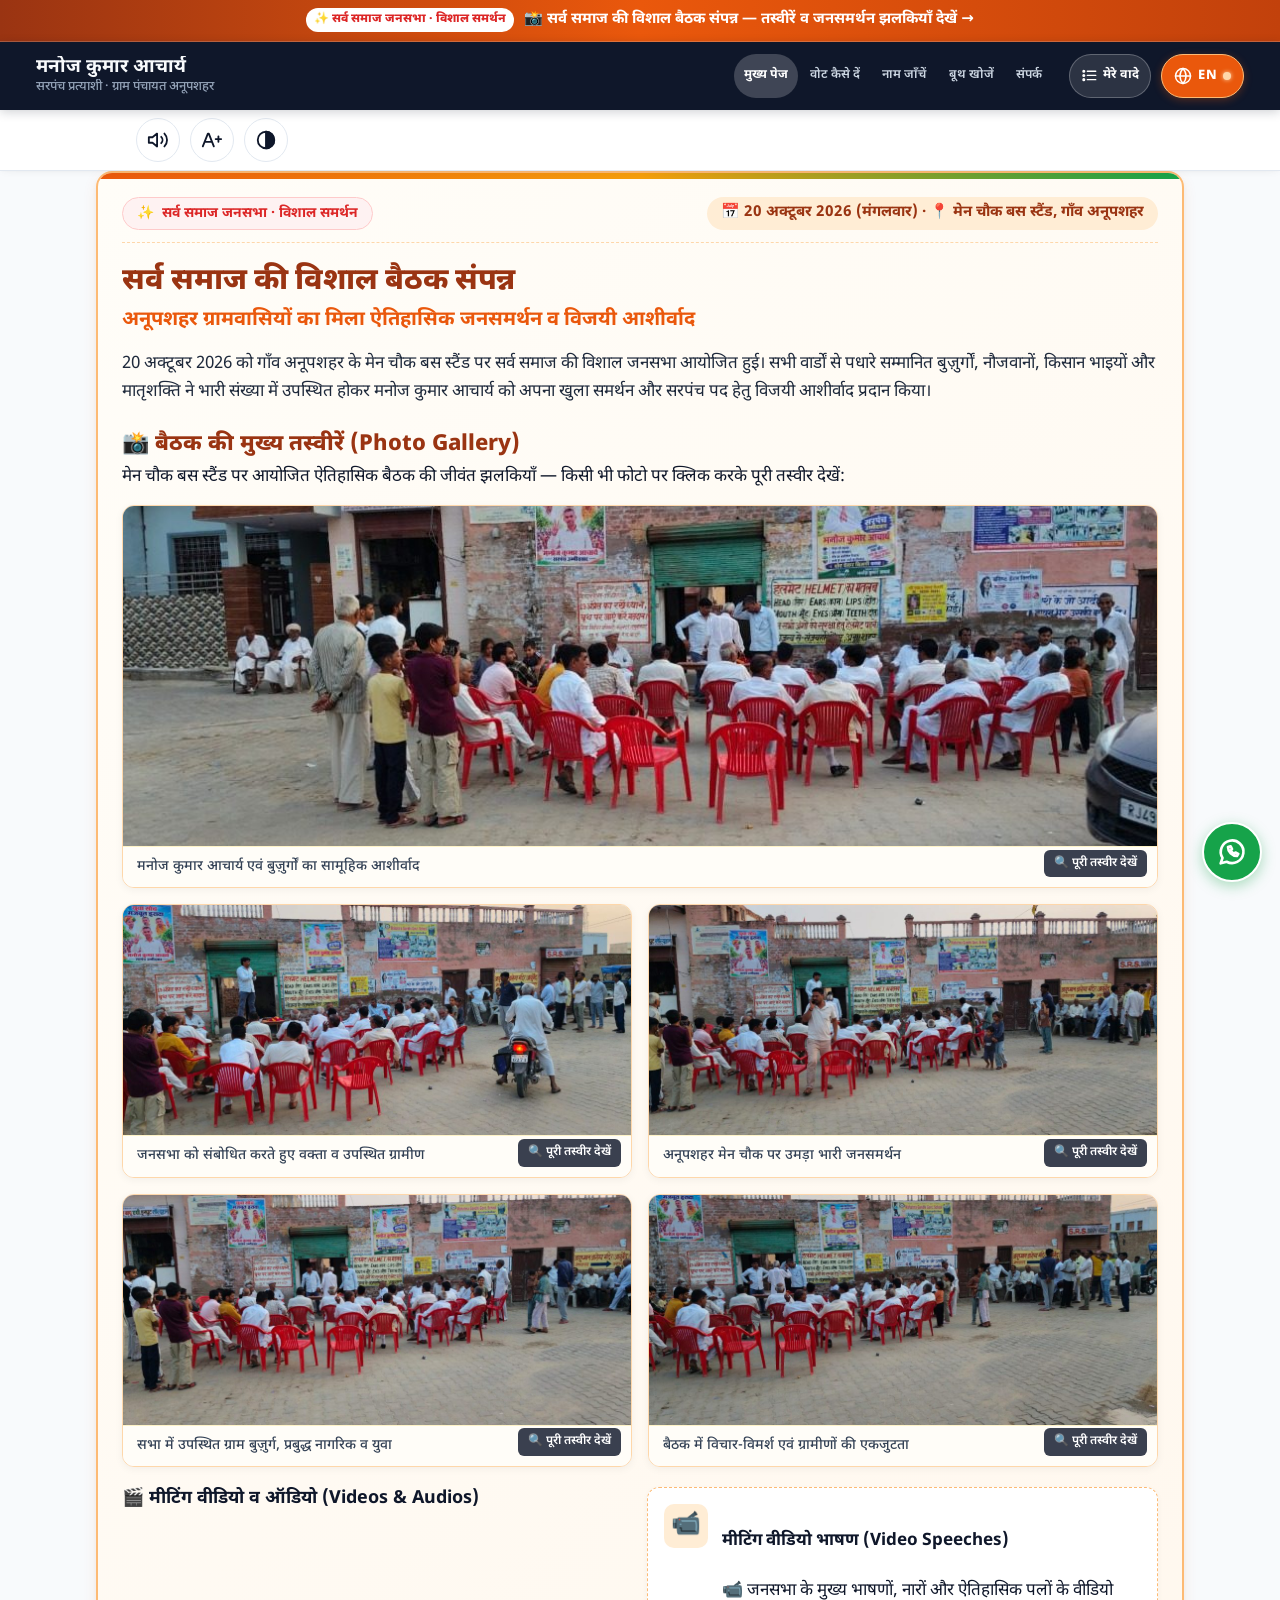
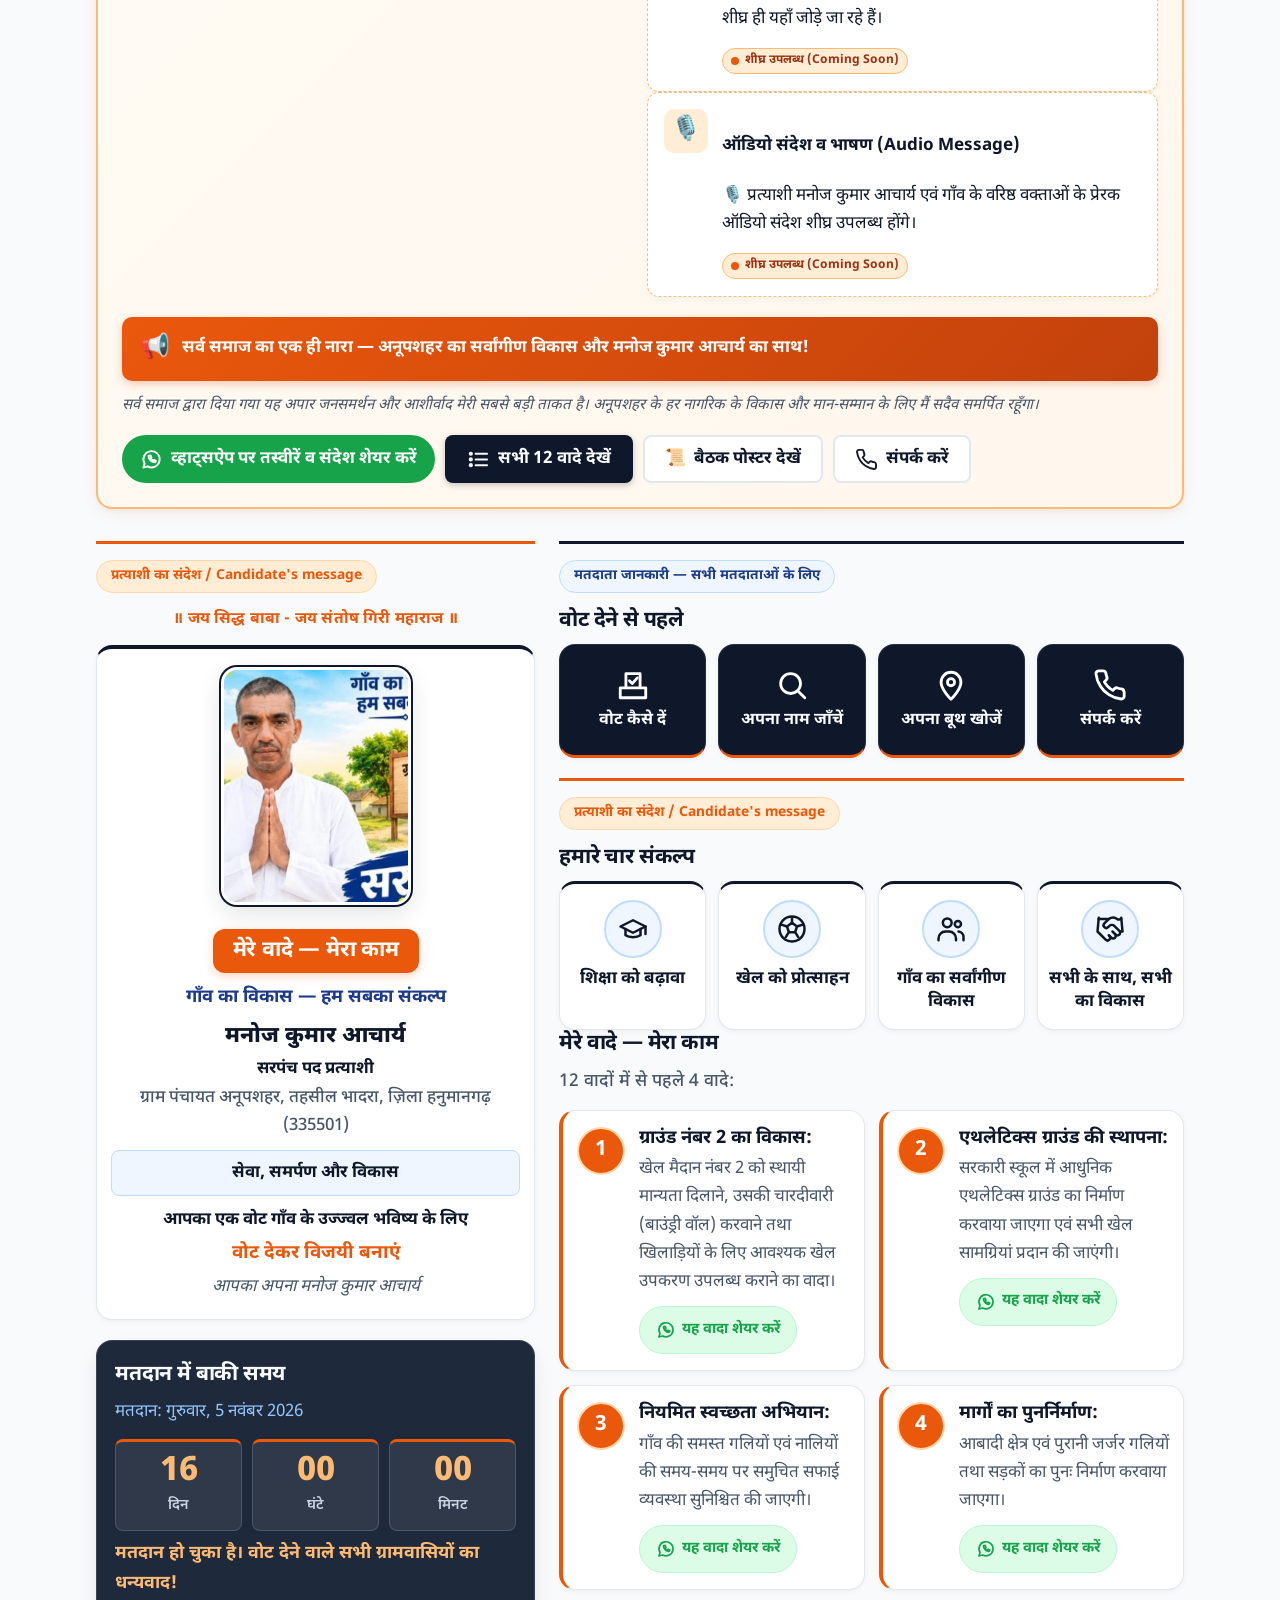
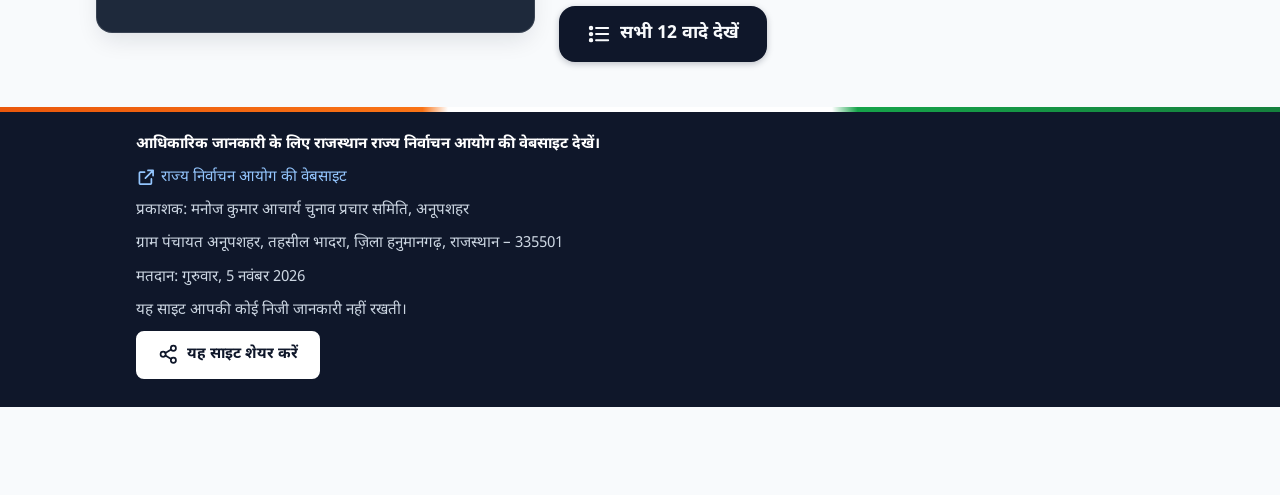
==== commit 36aa261f: "Add Sarv Samaj meeting photos, accessible lightbox modal, and extensible media hub for video/audio" ====
--- a/index.html
+++ b/index.html
@@ -35,77 +35,138 @@
   <div data-chrome="header"></div>
 
   <main id="main" class="wrap dashboard-layout">
-    <!-- Today's Special Meeting Banner (Full Width on Desktop & Mobile) -->
+    <!-- Sarv Samaj Meeting Highlights & Gallery (Full Width) -->
     <section class="card meeting-card" id="meeting-event" aria-labelledby="meeting-heading">
       <div class="meeting-header">
-        <span class="meeting-live-badge"><span class="live-dot" aria-hidden="true"></span><span data-i18n="meeting.tag">विशेष आमंत्रण · आज की मीटिंग</span></span>
-        <span class="meeting-date-pill">📅 <span data-i18n="meeting.dateVal">20 अक्टूबर 2026 (मंगलवार)</span> · 🕒 <span data-i18n="meeting.timeVal">शाम 5:00 बजे</span></span>
-      </div>
-
-      <div class="meeting-content-grid">
-        <div class="meeting-poster-col">
-          <a href="assets/meeting-poster.jpg" target="_blank" rel="noopener" class="meeting-poster-thumb" aria-label="पूरा पोस्टर देखें (View Poster)">
-            <img src="assets/meeting-poster.jpg" width="540" height="811" alt="सर्व समाज की मीटिंग पोस्टर — 20 अक्टूबर 2026 शाम 5 बजे मेन चौक बस स्टैंड" loading="eager" decoding="async">
-            <span class="zoom-badge">🔍 <span data-i18n="meeting.viewPoster">पूरा पोस्टर देखें</span></span>
-          </a>
-        </div>
-
-        <div class="meeting-info-col">
-          <h2 id="meeting-heading" class="meeting-title" data-i18n="meeting.title">सर्व समाज की मीटिंग</h2>
-          <p class="meeting-subtitle" data-i18n="meeting.subtitle">में आप सभी सादर आमंत्रित हैं</p>
-
-          <p class="meeting-intro" data-i18n="meeting.intro">
-            गाँव अनूपशहर के सर्व समाज के सभी सम्मानित महिला, पुरुष, युवा साथियों एवं समस्त ग्रामवासियों को मनोज कुमार आचार्य को सरपंच पद के उम्मीदवार के रूप में अपना आशीर्वाद देने हेतु सादर आमंत्रित किया जाता है।
+        <span class="meeting-live-badge"><span class="badge-star" aria-hidden="true">✨</span><span data-i18n="meeting.tag">सर्व समाज जनसभा · विशाल समर्थन</span></span>
+        <span class="meeting-date-pill">📅 <span data-i18n="meeting.dateVal">20 अक्टूबर 2026 (मंगलवार)</span> · 📍 <span data-i18n="meeting.placeVal">मेन चौक बस स्टैंड, गाँव अनूपशहर</span></span>
+      </div>
+
+      <div class="meeting-hero-banner">
+        <h2 id="meeting-heading" class="meeting-title" data-i18n="meeting.title">सर्व समाज की विशाल बैठक संपन्न</h2>
+        <p class="meeting-subtitle" data-i18n="meeting.subtitle">अनूपशहर ग्रामवासियों का मिला ऐतिहासिक जनसमर्थन व विजयी आशीर्वाद</p>
+        <p class="meeting-intro" data-i18n="meeting.intro">
+          20 अक्टूबर 2026 को गाँव अनूपशहर के मेन चौक बस स्टैंड पर सर्व समाज की विशाल जनसभा आयोजित हुई। सभी वार्डों से पधारे सम्मानित बुज़ुर्गों, नौजवानों, किसान भाइयों और मातृशक्ति ने भारी संख्या में उपस्थित होकर मनोज कुमार आचार्य को अपना खुला समर्थन और सरपंच पद हेतु विजयी आशीर्वाद प्रदान किया।
+        </p>
+      </div>
+
+      <!-- Photo Gallery Grid -->
+      <div class="meeting-gallery-section" id="meeting-gallery">
+        <div class="gallery-head">
+          <h3 class="gallery-title">
+            <span aria-hidden="true">📸</span> <span data-i18n="meeting.galleryHeading">बैठक की मुख्य तस्वीरें (Photo Gallery)</span>
+          </h3>
+          <p class="gallery-intro" data-i18n="meeting.galleryIntro">
+            मेन चौक बस स्टैंड पर आयोजित ऐतिहासिक बैठक की जीवंत झलकियाँ — किसी भी फोटो पर क्लिक करके पूरी तस्वीर देखें:
           </p>
-
-          <div class="meeting-details-box">
-            <div class="meeting-detail-row">
-              <span class="m-icon" aria-hidden="true">📅</span>
-              <div>
-                <strong data-i18n="meeting.dateLabel">दिनांक:</strong>
-                <span data-i18n="meeting.dateVal">20 अक्टूबर 2026 (मंगलवार)</span>
-              </div>
+        </div>
+
+        <div class="meeting-gallery-grid" role="region" aria-label="Meeting Photo Gallery">
+          <!-- Photo 5: Featured Community Blessing -->
+          <article class="gallery-item featured">
+            <a href="assets/meeting-5.jpg" class="gallery-thumb-link" data-gallery-index="0" data-caption-key="meeting.photo5">
+              <img src="assets/meeting-5.jpg" width="1024" height="464" alt="मनोज कुमार आचार्य एवं बुज़ुर्गों का सामूहिक आशीर्वाद" loading="eager" decoding="async">
+              <span class="zoom-badge" data-i18n="meeting.viewFull">🔍 पूरी तस्वीर देखें</span>
+              <figcaption class="gallery-caption" data-i18n="meeting.photo5">मनोज कुमार आचार्य एवं बुज़ुर्गों का सामूहिक आशीर्वाद</figcaption>
+            </a>
+          </article>
+
+          <!-- Photo 1: Speaker & Address -->
+          <article class="gallery-item">
+            <a href="assets/meeting-1.jpg" class="gallery-thumb-link" data-gallery-index="1" data-caption-key="meeting.photo1">
+              <img src="assets/meeting-1.jpg" width="1024" height="464" alt="जनसभा को संबोधित करते हुए वक्ता व उपस्थित ग्रामीण" loading="lazy" decoding="async">
+              <span class="zoom-badge" data-i18n="meeting.viewFull">🔍 पूरी तस्वीर देखें</span>
+              <figcaption class="gallery-caption" data-i18n="meeting.photo1">जनसभा को संबोधित करते हुए वक्ता व उपस्थित ग्रामीण</figcaption>
+            </a>
+          </article>
+
+          <!-- Photo 2: Gathering at Main Chowk -->
+          <article class="gallery-item">
+            <a href="assets/meeting-2.jpg" class="gallery-thumb-link" data-gallery-index="2" data-caption-key="meeting.photo2">
+              <img src="assets/meeting-2.jpg" width="1024" height="464" alt="अनूपशहर मेन चौक पर उमड़ा भारी जनसमर्थन" loading="lazy" decoding="async">
+              <span class="zoom-badge" data-i18n="meeting.viewFull">🔍 पूरी तस्वीर देखें</span>
+              <figcaption class="gallery-caption" data-i18n="meeting.photo2">अनूपशहर मेन चौक पर उमड़ा भारी जनसमर्थन</figcaption>
+            </a>
+          </article>
+
+          <!-- Photo 3: Elders & Youth -->
+          <article class="gallery-item">
+            <a href="assets/meeting-3.jpg" class="gallery-thumb-link" data-gallery-index="3" data-caption-key="meeting.photo3">
+              <img src="assets/meeting-3.jpg" width="1024" height="464" alt="सभा में उपस्थित ग्राम बुज़ुर्ग, प्रबुद्ध नागरिक व युवा" loading="lazy" decoding="async">
+              <span class="zoom-badge" data-i18n="meeting.viewFull">🔍 पूरी तस्वीर देखें</span>
+              <figcaption class="gallery-caption" data-i18n="meeting.photo3">सभा में उपस्थित ग्राम बुज़ुर्ग, प्रबुद्ध नागरिक व युवा</figcaption>
+            </a>
+          </article>
+
+          <!-- Photo 4: Deliberation & Unity -->
+          <article class="gallery-item">
+            <a href="assets/meeting-4.jpg" class="gallery-thumb-link" data-gallery-index="4" data-caption-key="meeting.photo4">
+              <img src="assets/meeting-4.jpg" width="1024" height="464" alt="बैठक में विचार-विमर्श एवं ग्रामीणों की एकजुटता" loading="lazy" decoding="async">
+              <span class="zoom-badge" data-i18n="meeting.viewFull">🔍 पूरी तस्वीर देखें</span>
+              <figcaption class="gallery-caption" data-i18n="meeting.photo4">बैठक में विचार-विमर्श एवं ग्रामीणों की एकजुटता</figcaption>
+            </a>
+          </article>
+        </div>
+      </div>
+
+      <!-- Upcoming Media Hub (Videos & Audios) -->
+      <div class="meeting-media-hub">
+        <h3 class="media-hub-title">
+          <span aria-hidden="true">🎬</span> <span data-i18n="meeting.mediaHeading">मीटिंग वीडियो व ऑडियो (Videos & Audios)</span>
+        </h3>
+        <div class="media-hub-grid">
+          <div class="media-preview-card video-card">
+            <div class="media-icon-badge video" aria-hidden="true">📹</div>
+            <div class="media-content">
+              <h4 class="media-title" data-i18n="meeting.videoTitle">मीटिंग वीडियो भाषण (Video Speeches)</h4>
+              <p class="media-desc" data-i18n="meeting.videoDesc">📹 जनसभा के मुख्य भाषणों, नारों और ऐतिहासिक पलों के वीडियो शीघ्र ही यहाँ जोड़े जा रहे हैं।</p>
+              <span class="media-status-pill upcoming">
+                <span class="pulse-dot" aria-hidden="true"></span>
+                <span data-i18n="meeting.comingSoon">शीघ्र उपलब्ध (Coming Soon)</span>
+              </span>
             </div>
-            <div class="meeting-detail-row">
-              <span class="m-icon" aria-hidden="true">🕒</span>
-              <div>
-                <strong data-i18n="meeting.timeLabel">समय:</strong>
-                <span data-i18n="meeting.timeVal">शाम 5:00 बजे</span>
-              </div>
+          </div>
+
+          <div class="media-preview-card audio-card">
+            <div class="media-icon-badge audio" aria-hidden="true">🎙️</div>
+            <div class="media-content">
+              <h4 class="media-title" data-i18n="meeting.audioTitle">ऑडियो संदेश व भाषण (Audio Message)</h4>
+              <p class="media-desc" data-i18n="meeting.audioDesc">🎙️ प्रत्याशी मनोज कुमार आचार्य एवं गाँव के वरिष्ठ वक्ताओं के प्रेरक ऑडियो संदेश शीघ्र उपलब्ध होंगे।</p>
+              <span class="media-status-pill upcoming">
+                <span class="pulse-dot" aria-hidden="true"></span>
+                <span data-i18n="meeting.comingSoon">शीघ्र उपलब्ध (Coming Soon)</span>
+              </span>
             </div>
-            <div class="meeting-detail-row highlight-venue">
-              <span class="m-icon" aria-hidden="true">📍</span>
-              <div>
-                <strong data-i18n="meeting.placeLabel">स्थान:</strong>
-                <span data-i18n="meeting.placeVal">मेन चौक बस स्टैंड, गाँव अनूपशहर, तहसील भादरा, ज़िला हनुमानगढ़</span>
-              </div>
-            </div>
-          </div>
-
-          <div class="meeting-loudspeaker-callout">
-            <span class="loudspeaker-icon" aria-hidden="true">📢</span>
-            <p data-i18n="meeting.callout">मेन चौक बस स्टैंड पर ज्यादा से ज्यादा संख्या में पहुंचकर आशीर्वाद प्रदान करें</p>
-          </div>
-
-          <p class="meeting-quote" data-i18n="meeting.quote">
-            आप सभी का सहयोग एवं समर्थन हमारी ताकत है, जिससे गाँव का सर्वांगीण विकास और भी तेजी से हो सकेगा! आपका आशीर्वाद ही हमारी जीत है...
-          </p>
-
-          <div class="meeting-actions">
-            <button type="button" class="btn btn-wa-share" id="btnMeetingShare">
-              <svg class="icon" aria-hidden="true" focusable="false"><use href="#i-wa"></use></svg>
-              <span data-i18n="meeting.shareWa">व्हाट्सऐप पर निमंत्रण भेजें</span>
-            </button>
-            <a href="https://www.google.com/maps/search/?api=1&query=Main+Chowk+Bus+Stand+Anoopshahar+Rajasthan+335501" target="_blank" rel="noopener" class="btn btn-outline">
-              <svg class="icon" aria-hidden="true" focusable="false"><use href="#i-pin"></use></svg>
-              <span data-i18n="meeting.mapBtn">बस स्टैंड का रास्ता देखें</span>
-            </a>
-            <a href="assets/meeting-poster.jpg" download="sarv-samaj-meeting-anoopshahar.jpg" class="btn btn-outline">
-              <svg class="icon" aria-hidden="true" focusable="false"><use href="#i-print"></use></svg>
-              <span data-i18n="meeting.downloadPoster">पोस्टर डाउनलोड करें</span>
-            </a>
-          </div>
-        </div>
+          </div>
+        </div>
+      </div>
+
+      <div class="meeting-loudspeaker-callout">
+        <span class="loudspeaker-icon" aria-hidden="true">📢</span>
+        <p data-i18n="meeting.callout">सर्व समाज का एक ही नारा — अनूपशहर का सर्वांगीण विकास और मनोज कुमार आचार्य का साथ!</p>
+      </div>
+
+      <p class="meeting-quote" data-i18n="meeting.quote">
+        सर्व समाज द्वारा दिया गया यह अपार जनसमर्थन और आशीर्वाद मेरी सबसे बड़ी ताकत है। अनूपशहर के हर नागरिक के विकास और मान-सम्मान के लिए मैं सदैव समर्पित रहूँगा।
+      </p>
+
+      <div class="meeting-actions">
+        <button type="button" class="btn btn-wa-share" id="btnMeetingShare">
+          <svg class="icon" aria-hidden="true" focusable="false"><use href="#i-wa"></use></svg>
+          <span data-i18n="meeting.shareWa">व्हाट्सऐप पर तस्वीरें व संदेश शेयर करें</span>
+        </button>
+        <a href="manifesto.html" class="btn btn-primary">
+          <svg class="icon" aria-hidden="true" focusable="false"><use href="#i-list"></use></svg>
+          <span data-i18n="home.teaserBtn">सभी 12 वादे देखें</span>
+        </a>
+        <button type="button" class="btn btn-outline" id="btnMeetingPoster">
+          <span aria-hidden="true">📜</span>
+          <span data-i18n="meeting.viewPoster">बैठक पोस्टर देखें</span>
+        </button>
+        <a href="contact.html" class="btn btn-outline">
+          <svg class="icon" aria-hidden="true" focusable="false"><use href="#i-phone"></use></svg>
+          <span data-i18n="home.actContact">संपर्क करें</span>
+        </a>
       </div>
     </section>
 
@@ -118,7 +179,7 @@
 
         <section class="card hero" aria-labelledby="hero-heading">
           <div class="hero-photo">
-            <img src="assets/poster.jpg?v=2" width="440" height="550" fetchpriority="high" decoding="async" alt="" data-i18n-attr="alt:brand.photoAlt">
+            <img src="assets/poster.jpg?v=2" width="440" height="550" fetchpriority="high" decoding="async" alt="मनोज कुमार आचार्य — सरपंच पद प्रत्याशी अनूपशहर" data-i18n-attr="alt:brand.photoAlt">
           </div>
           <div class="hero-text">
             <h1 id="hero-heading" class="slogan-band" data-i18n="brand.slogan">मेरे वादे — मेरा काम</h1>
@@ -242,6 +303,25 @@
     </div>
   </main>
 
+  <!-- Accessible Lightbox Modal for Meeting Photos -->
+  <dialog class="photo-modal" id="photoModal" aria-label="Photo Viewer">
+    <div class="modal-backdrop" id="modalBackdrop"></div>
+    <div class="modal-box">
+      <button type="button" class="modal-close" id="modalClose" aria-label="Close" data-i18n-attr="aria-label:meeting.close;title:meeting.close">✕</button>
+      <div class="modal-img-wrap">
+        <img id="modalImg" src="assets/meeting-5.jpg" alt="सर्व समाज सम्मेलन अनूपशहर - विस्तृत फ़ोटो">
+      </div>
+      <div class="modal-footer">
+        <p class="modal-caption" id="modalCaption"></p>
+        <div class="modal-nav-btns">
+          <button type="button" class="modal-btn" id="modalPrev" aria-label="Previous Photo" data-i18n-attr="aria-label:meeting.prev">←</button>
+          <span class="modal-counter" id="modalCounter">1 / 6</span>
+          <button type="button" class="modal-btn" id="modalNext" aria-label="Next Photo" data-i18n-attr="aria-label:meeting.next">→</button>
+        </div>
+      </div>
+    </div>
+  </dialog>
+
   <div data-chrome="footer"></div>
   <script src="js/i18n.js?v=danaram"></script>
   <script src="js/app.js?v=danaram"></script>
--- a/css/style.css
+++ b/css/style.css
@@ -169,6 +169,9 @@
   top: 0;
   z-index: 500;
 }
+.site-header .wrap {
+  max-width: 1240px;
+}
 .site-header .bar {
   display: flex; align-items: center; gap: clamp(6px, 1.2vw, 10px); min-height: 68px; padding-top: 8px; padding-bottom: 8px;
 }
@@ -176,18 +179,18 @@
   display: none;
   align-items: center;
   gap: 3px;
-  flex: 0 1 auto;
-  min-width: 0;
+  flex-shrink: 0;
+  margin-left: auto;
 }
 .desktop-nav-link {
   display: inline-flex;
   align-items: center;
   min-height: 44px;
-  padding: 0 clamp(6px, 1vw, 12px);
+  padding: 0 clamp(6px, 0.75vw, 10px);
   color: #CBD5E1;
   text-decoration: none;
   font-weight: 600;
-  font-size: clamp(0.78rem, 1.1vw, 0.92rem);
+  font-size: clamp(0.78rem, 0.82vw, 0.88rem);
   border-radius: var(--radius-pill);
   transition: background-color 0.15s ease, color 0.15s ease;
   white-space: nowrap;
@@ -208,13 +211,14 @@
   justify-content: center;
   gap: 5px;
   min-height: 44px;
-  padding: 0 clamp(8px, 1vw, 14px);
+  padding: 0 clamp(8px, 0.85vw, 12px);
+  margin-left: 8px;
   border-radius: var(--radius-pill);
   background: rgba(255, 255, 255, 0.12);
   color: #FFFFFF;
   text-decoration: none;
   font-weight: 700;
-  font-size: clamp(0.78rem, 1.1vw, 0.9rem);
+  font-size: clamp(0.78rem, 0.82vw, 0.88rem);
   border: 1.5px solid rgba(255, 255, 255, 0.25);
   transition: background-color 0.15s ease, border-color 0.15s ease;
   white-space: nowrap;
@@ -259,20 +263,91 @@
 }
 .btn-lang:active, .btn-menu:active { transform: scale(0.96); }
 .btn-lang {
-  width: 44px;
+  width: auto;
+  min-width: 68px;
   height: 44px;
-  min-width: 44px;
-  padding: 0;
+  min-height: 44px;
+  padding: 0 12px;
+  gap: 6px;
+  border-radius: var(--radius-pill);
+  cursor: pointer;
+  font-weight: 700;
+  display: inline-flex;
+  align-items: center;
+  justify-content: center;
+  user-select: none;
+  flex-shrink: 0;
+  transition: transform .12s var(--ease), background-color .25s ease, border-color .25s ease, box-shadow .25s ease, color .25s ease;
+}
+/* OFF State / Hindi Mode (Default) */
+.btn-lang,
+.btn-lang[aria-pressed="false"],
+.btn-lang[data-lang="hi"] {
   background: var(--accent-primary);
   color: #FFFFFF;
   border: 1.5px solid #FDBA74;
-  box-shadow: 0 2px 8px rgba(234, 88, 12, .3);
+  box-shadow: 0 2px 8px rgba(234, 88, 12, .32);
+}
+.btn-lang[aria-pressed="false"]:hover,
+.btn-lang:not(.is-on):hover {
+  background: var(--accent-primary-active);
+  box-shadow: 0 3px 10px rgba(234, 88, 12, .45);
 }
 .btn-lang .icon {
-  width: 22px;
-  height: 22px;
-}
-.btn-lang:hover { background: var(--accent-primary-active); }
+  width: 18px;
+  height: 18px;
+  flex-shrink: 0;
+}
+.btn-lang .lang-tag {
+  font-size: 0.8125rem;
+  font-weight: 800;
+  letter-spacing: 0.5px;
+  line-height: 1;
+}
+.btn-lang .switch-indicator {
+  width: 8px;
+  height: 8px;
+  border-radius: 50%;
+  background: #FED7AA;
+  box-shadow: 0 0 4px #FED7AA;
+  flex-shrink: 0;
+  transition: background-color 0.25s ease, box-shadow 0.25s ease;
+}
+/* ON State / English Mode (Active) */
+.btn-lang[aria-pressed="true"],
+.btn-lang.is-on,
+.btn-lang.is-en,
+.btn-lang[data-lang="en"] {
+  background: #16A34A !important;
+  color: #FFFFFF !important;
+  border: 1.5px solid #86EFAC !important;
+  box-shadow: 0 0 14px rgba(34, 197, 94, 0.7), 0 2px 8px rgba(22, 163, 74, 0.4) !important;
+}
+.btn-lang[aria-pressed="true"]:hover,
+.btn-lang.is-on:hover,
+.btn-lang.is-en:hover,
+.btn-lang[data-lang="en"]:hover {
+  background: #15803D !important;
+  border-color: #4ADE80 !important;
+  box-shadow: 0 0 16px rgba(34, 197, 94, 0.85), 0 3px 10px rgba(22, 163, 74, 0.5) !important;
+}
+.btn-lang[aria-pressed="true"] .switch-indicator,
+.btn-lang.is-on .switch-indicator,
+.btn-lang.is-en .switch-indicator,
+.btn-lang[data-lang="en"] .switch-indicator {
+  background: #86EFAC !important;
+  box-shadow: 0 0 8px #4ADE80 !important;
+}
+@media (max-width: 420px) {
+  .btn-lang {
+    min-width: 62px;
+    padding: 0 9px;
+    gap: 5px;
+  }
+  .btn-lang .lang-tag {
+    font-size: 0.78rem;
+  }
+}
 .btn-menu {
   background: rgba(255, 255, 255, .12);
   color: #FFFFFF;
@@ -978,18 +1053,30 @@
   .bottom-nav {
     display: none !important;
   }
+}
+
+@media (max-width: 991px) {
   .desktop-nav-links {
-    display: flex;
+    display: none !important;
   }
   .btn-menu {
-    display: none;
+    display: inline-flex !important;
+  }
+}
+
+@media (min-width: 992px) {
+  .btn-menu {
+    display: none !important;
   }
   .site-nav {
     display: none !important;
   }
-}
-
-@media (min-width: 768px) and (max-width: 1024px) {
+  .desktop-nav-links {
+    display: flex !important;
+  }
+}
+
+@media (min-width: 992px) and (max-width: 1100px) {
   .site-header .bar {
     gap: 6px;
   }
@@ -1007,6 +1094,7 @@
     font-size: 0.8rem;
   }
   .btn-manifesto-nav {
+    margin-left: 6px;
     padding: 0 8px;
     font-size: 0.8rem;
   }
@@ -1019,6 +1107,7 @@
 html.large-text .btn-manifesto-nav {
   padding: 0 7px;
   font-size: 0.78rem;
+  margin-left: 6px;
 }
 html.large-text .site-header .brand-role {
   display: none;
@@ -1268,6 +1357,24 @@
   border-color: #60A5FA !important;
 }
 
+/* Language Button in High-Contrast Mode */
+html.hc .btn-lang,
+html.hc .btn-lang[aria-pressed="false"],
+html.hc .btn-lang[data-lang="hi"] {
+  background: #9A3412 !important;
+  border: 1.5px solid #FDBA74 !important;
+  color: #FFFFFF !important;
+}
+html.hc .btn-lang[aria-pressed="true"],
+html.hc .btn-lang.is-on,
+html.hc .btn-lang.is-en,
+html.hc .btn-lang[data-lang="en"] {
+  background: #15803D !important;
+  border: 1.5px solid #86EFAC !important;
+  color: #FFFFFF !important;
+  box-shadow: 0 0 14px rgba(74, 222, 128, 0.65) !important;
+}
+
 /* WhatsApp Buttons in Dark Mode */
 html.hc .btn-wa {
   background: #059669 !important;
@@ -1360,6 +1467,121 @@
   color: #93C5FD !important;
   background: rgba(59, 130, 246, .16) !important;
   border-color: rgba(96, 165, 250, .35) !important;
+}
+
+/* Meeting Card & Top Announcement Bar in Dark / High Contrast Mode */
+html.hc .meeting-card {
+  background: #1E293B !important;
+  border: 2px solid #FDBA74 !important;
+  box-shadow: 0 4px 16px -2px rgba(0, 0, 0, 0.4) !important;
+}
+html.hc .meeting-header {
+  border-bottom: 1px dashed #475569 !important;
+}
+html.hc .meeting-date-pill {
+  background: #273548 !important;
+  color: #FDBA74 !important;
+  border: 1px solid #475569 !important;
+}
+html.hc .meeting-live-badge {
+  background: #3F1D1D !important;
+  color: #F87171 !important;
+  border-color: #991B1B !important;
+}
+html.hc .meeting-poster-thumb {
+  border-color: #475569 !important;
+}
+html.hc .meeting-title {
+  color: #FDBA74 !important;
+}
+html.hc .meeting-subtitle {
+  color: #FB923C !important;
+}
+html.hc .meeting-intro {
+  color: #E2E8F0 !important;
+}
+html.hc .meeting-details-box {
+  background: #0F172A !important;
+  border: 1px solid #334155 !important;
+  color: #E2E8F0 !important;
+}
+html.hc .meeting-detail-row.highlight-venue {
+  border-top: 1px dashed #334155 !important;
+}
+html.hc .meeting-detail-row strong {
+  color: #F8FAFC !important;
+}
+html.hc .meeting-detail-row span {
+  color: #CBD5E1 !important;
+}
+html.hc .meeting-quote {
+  color: #94A3B8 !important;
+}
+html.hc .top-announcement-bar {
+  background: #1E293B !important;
+  border-bottom: 2px solid #EA580C !important;
+}
+
+/* Meeting Celebration, Gallery, Media Hub & About Grid in High Contrast */
+html.hc .meeting-live-badge.success {
+  background: #064E3B !important;
+  color: #6EE7B7 !important;
+  border-color: #047857 !important;
+}
+html.hc .live-dot.success {
+  background: #10B981 !important;
+}
+html.hc .meeting-summary-banner {
+  background: #0F172A !important;
+  border-color: #334155 !important;
+}
+html.hc .summary-metric strong {
+  color: #FB923C !important;
+}
+html.hc .summary-metric span {
+  color: #F8FAFC !important;
+}
+html.hc .gallery-title {
+  color: #FDBA74 !important;
+}
+html.hc .gallery-sub {
+  color: #94A3B8 !important;
+}
+html.hc .gallery-item {
+  background: #0F172A !important;
+  border-color: #334155 !important;
+}
+html.hc .gallery-caption {
+  background: #1E293B !important;
+  border-color: #334155 !important;
+  color: #CBD5E1 !important;
+}
+html.hc .media-preview-card {
+  background: #0F172A !important;
+  border-color: #475569 !important;
+}
+html.hc .media-icon-badge {
+  background: #1E293B !important;
+}
+html.hc .media-head h4 {
+  color: #F8FAFC !important;
+}
+html.hc .media-info p {
+  color: #94A3B8 !important;
+}
+html.hc .media-status-pill.upcoming {
+  background: #273548 !important;
+  color: #FDBA74 !important;
+  border-color: #475569 !important;
+}
+html.hc .about-photo-card {
+  background: #0F172A !important;
+  border-color: #334155 !important;
+}
+html.hc .about-photo-label {
+  background: #1E293B !important;
+  border-color: #334155 !important;
+  color: #CBD5E1 !important;
 }
 
 /* ---------- Motion Accessibility ---------- */
@@ -1384,7 +1606,11 @@
     min-height: 38px;
     height: 38px;
   }
-  .btn-lang { width: 38px; min-width: 38px; }
+  .btn-lang {
+    width: auto;
+    min-width: 60px;
+    padding: 0 8px;
+  }
   .toolbar-band {
     min-height: 44px;
   }
@@ -1501,6 +1727,11 @@
   padding: 4px 14px;
   border-radius: var(--radius-pill);
 }
+.meeting-live-badge.success {
+  background: #ECFDF5;
+  color: #065F46;
+  border-color: #A7F3D0;
+}
 .live-dot {
   width: 10px;
   height: 10px;
@@ -1509,10 +1740,20 @@
   box-shadow: 0 0 0 0 rgba(220, 38, 38, 0.7);
   animation: livePulse 1.8s infinite;
 }
+.live-dot.success {
+  background: #059669;
+  box-shadow: 0 0 0 0 rgba(5, 150, 105, 0.7);
+  animation: successPulse 1.8s infinite;
+}
 @keyframes livePulse {
   0% { transform: scale(0.95); box-shadow: 0 0 0 0 rgba(220, 38, 38, 0.7); }
   70% { transform: scale(1); box-shadow: 0 0 0 8px rgba(220, 38, 38, 0); }
   100% { transform: scale(0.95); box-shadow: 0 0 0 0 rgba(220, 38, 38, 0); }
+}
+@keyframes successPulse {
+  0% { transform: scale(0.95); box-shadow: 0 0 0 0 rgba(5, 150, 105, 0.7); }
+  70% { transform: scale(1); box-shadow: 0 0 0 8px rgba(5, 150, 105, 0); }
+  100% { transform: scale(0.95); box-shadow: 0 0 0 0 rgba(5, 150, 105, 0); }
 }
 .meeting-date-pill {
   font-weight: 700;
@@ -1663,6 +1904,434 @@
 }
 .btn-wa-share:hover, .btn-wa-share:focus-visible {
   background: #15803D !important;
+}
+
+/* Meeting Summary Banner */
+.meeting-summary-banner {
+  display: grid;
+  grid-template-columns: repeat(3, 1fr);
+  gap: 14px;
+  background: #FFFFFF;
+  border: 1px solid #FED7AA;
+  border-radius: 12px;
+  padding: 16px 20px;
+  margin: 18px 0 24px;
+}
+@media (max-width: 768px) {
+  .meeting-summary-banner {
+    grid-template-columns: 1fr;
+    gap: 12px;
+    padding: 14px 16px;
+  }
+}
+.summary-metric {
+  display: flex;
+  align-items: center;
+  gap: 12px;
+}
+.summary-metric .m-icon {
+  font-size: 1.75rem;
+  line-height: 1;
+  flex-shrink: 0;
+}
+.summary-metric strong {
+  display: block;
+  font-size: 0.8125rem;
+  font-weight: 700;
+  color: #9A3412;
+  text-transform: uppercase;
+  letter-spacing: 0.5px;
+  margin-bottom: 2px;
+}
+.summary-metric span {
+  display: block;
+  font-size: 0.9375rem;
+  font-weight: 700;
+  color: #1E293B;
+  line-height: 1.35;
+}
+
+/* Meeting Photo Gallery Grid */
+.meeting-gallery-section {
+  margin: 24px 0 20px;
+}
+.meeting-gallery-section .section-title-wrap {
+  margin-bottom: 16px;
+}
+.gallery-title {
+  font-size: 1.375rem;
+  font-weight: 800;
+  color: #9A3412;
+  margin: 0 0 4px;
+}
+.gallery-sub {
+  font-size: 0.9375rem;
+  color: #64748B;
+  margin: 0;
+}
+.meeting-gallery-grid {
+  display: grid;
+  grid-template-columns: repeat(2, 1fr);
+  gap: 16px;
+}
+@media (max-width: 640px) {
+  .meeting-gallery-grid {
+    grid-template-columns: 1fr;
+    gap: 12px;
+  }
+}
+.gallery-item {
+  margin: 0;
+  background: #FFFFFF;
+  border: 1px solid #FED7AA;
+  border-radius: 12px;
+  overflow: hidden;
+  display: flex;
+  flex-direction: column;
+  transition: transform 0.2s ease, box-shadow 0.2s ease;
+  box-shadow: 0 2px 8px rgba(15, 23, 42, 0.05);
+}
+.gallery-item:hover {
+  transform: translateY(-3px);
+  box-shadow: 0 8px 20px rgba(15, 23, 42, 0.12);
+}
+.gallery-item.featured {
+  grid-column: 1 / -1;
+}
+.gallery-item .gallery-btn,
+.gallery-item .gallery-thumb-link {
+  width: 100%;
+  border: none;
+  background: transparent;
+  padding: 0;
+  margin: 0;
+  cursor: pointer;
+  position: relative;
+  display: block;
+  text-align: left;
+  text-decoration: none;
+  overflow: hidden;
+}
+.gallery-item .gallery-btn img,
+.gallery-item .gallery-thumb-link img {
+  width: 100%;
+  height: 230px;
+  object-fit: cover;
+  display: block;
+  transition: transform 0.3s ease;
+}
+.gallery-item.featured .gallery-btn img,
+.gallery-item.featured .gallery-thumb-link img {
+  height: 340px;
+}
+@media (max-width: 640px) {
+  .gallery-item.featured .gallery-btn img,
+  .gallery-item.featured .gallery-thumb-link img {
+    height: 200px;
+  }
+}
+.gallery-item .gallery-btn:hover img,
+.gallery-item .gallery-btn:focus-visible img,
+.gallery-item .gallery-thumb-link:hover img,
+.gallery-item .gallery-thumb-link:focus-visible img {
+  transform: scale(1.025);
+}
+.gallery-item .gallery-btn:focus-visible,
+.gallery-item .gallery-thumb-link:focus-visible {
+  outline: 3px solid #EA580C;
+  outline-offset: -3px;
+}
+.gallery-item .zoom-badge {
+  position: absolute;
+  bottom: 10px;
+  right: 10px;
+  left: auto;
+  background: rgba(15, 23, 42, 0.82);
+  color: #FFFFFF;
+  font-size: 0.75rem;
+  font-weight: 600;
+  padding: 4px 10px;
+  border-radius: 6px;
+  backdrop-filter: blur(4px);
+  pointer-events: none;
+  transition: background 0.15s ease;
+}
+.gallery-item:hover .zoom-badge {
+  background: rgba(234, 88, 12, 0.92);
+}
+.gallery-caption {
+  padding: 10px 14px;
+  font-size: 0.875rem;
+  color: #334155;
+  line-height: 1.45;
+  font-weight: 500;
+  background: #FFFDF8;
+  border-top: 1px solid #FEF3C7;
+  flex-grow: 1;
+}
+
+/* Meeting Media Hub (Upcoming Video & Audio) */
+.meeting-media-hub {
+  display: grid;
+  grid-template-columns: 1fr 1fr;
+  gap: 14px;
+  margin: 20px 0;
+}
+@media (max-width: 720px) {
+  .meeting-media-hub {
+    grid-template-columns: 1fr;
+    gap: 12px;
+  }
+}
+.media-preview-card {
+  background: #FFFFFF;
+  border: 1.5px dashed #FDBA74;
+  border-radius: 12px;
+  padding: 16px;
+  display: flex;
+  gap: 14px;
+  align-items: flex-start;
+  box-shadow: 0 2px 6px rgba(15, 23, 42, 0.04);
+}
+.media-icon-badge {
+  width: 44px;
+  height: 44px;
+  border-radius: 10px;
+  background: #FFEDD5;
+  display: flex;
+  align-items: center;
+  justify-content: center;
+  font-size: 1.5rem;
+  flex-shrink: 0;
+}
+.media-info {
+  flex: 1;
+  min-width: 0;
+}
+.media-head {
+  display: flex;
+  align-items: center;
+  justify-content: space-between;
+  gap: 8px;
+  margin-bottom: 6px;
+  flex-wrap: wrap;
+}
+.media-head h4 {
+  font-size: 0.9375rem;
+  font-weight: 700;
+  color: #1E293B;
+  margin: 0;
+}
+.media-status-pill.upcoming {
+  display: inline-flex;
+  align-items: center;
+  gap: 6px;
+  font-size: 0.75rem;
+  font-weight: 700;
+  color: #9A3412;
+  background: #FFEDD5;
+  border: 1px solid #FDBA74;
+  padding: 2px 8px;
+  border-radius: var(--radius-pill);
+  white-space: nowrap;
+}
+.pulse-dot {
+  width: 8px;
+  height: 8px;
+  border-radius: 50%;
+  background: #EA580C;
+  animation: pulseDot 1.6s infinite;
+}
+@keyframes pulseDot {
+  0% { transform: scale(0.85); opacity: 0.6; }
+  50% { transform: scale(1.25); opacity: 1; }
+  100% { transform: scale(0.85); opacity: 0.6; }
+}
+.media-info p {
+  margin: 0;
+  font-size: 0.8125rem;
+  color: #64748B;
+  line-height: 1.45;
+}
+
+/* About Page Meeting Photo Grid */
+.about-meeting-grid {
+  display: grid;
+  grid-template-columns: repeat(3, 1fr);
+  gap: 14px;
+  margin-top: 14px;
+  margin-bottom: 18px;
+}
+@media (max-width: 720px) {
+  .about-meeting-grid {
+    grid-template-columns: 1fr;
+  }
+}
+.about-photo-card {
+  margin: 0;
+  background: #FFFFFF;
+  border: 1px solid #FED7AA;
+  border-radius: 10px;
+  overflow: hidden;
+  box-shadow: 0 2px 6px rgba(15, 23, 42, 0.05);
+  display: flex;
+  flex-direction: column;
+}
+.about-photo-card img {
+  width: 100%;
+  height: 170px;
+  object-fit: cover;
+  display: block;
+}
+.about-photo-label {
+  padding: 8px 12px;
+  font-size: 0.8125rem;
+  font-weight: 600;
+  color: #334155;
+  line-height: 1.4;
+  background: #FFFDF8;
+  border-top: 1px solid #FEF3C7;
+  flex-grow: 1;
+}
+
+/* Lightbox Photo Modal */
+dialog.photo-modal {
+  border: none;
+  background: transparent;
+  padding: 0;
+  max-width: 96vw;
+  max-height: 94vh;
+  width: 960px;
+  overflow: visible;
+  position: fixed;
+  top: 50%;
+  left: 50%;
+  transform: translate(-50%, -50%);
+  margin: 0;
+  z-index: 10000;
+}
+dialog.photo-modal:not([open]) {
+  display: none;
+}
+dialog.photo-modal::backdrop {
+  background: rgba(15, 23, 42, 0.88);
+  backdrop-filter: blur(8px);
+}
+.modal-backdrop {
+  position: fixed;
+  inset: 0;
+  background: rgba(15, 23, 42, 0.88);
+  z-index: 1;
+}
+.modal-box {
+  position: relative;
+  z-index: 2;
+  background: #0F172A;
+  border-radius: 14px;
+  border: 1px solid #334155;
+  box-shadow: 0 24px 48px rgba(0, 0, 0, 0.65);
+  display: flex;
+  flex-direction: column;
+  overflow: hidden;
+  max-height: 92vh;
+}
+.modal-topbar {
+  display: flex;
+  align-items: center;
+  justify-content: space-between;
+  padding: 10px 18px;
+  background: #1E293B;
+  border-bottom: 1px solid #334155;
+}
+.modal-counter {
+  font-size: 0.875rem;
+  font-weight: 700;
+  color: #FDBA74;
+  letter-spacing: 0.5px;
+}
+.btn-modal-close {
+  background: rgba(255, 255, 255, 0.08);
+  border: 1px solid #475569;
+  color: #F8FAFC;
+  font-size: 1.25rem;
+  line-height: 1;
+  cursor: pointer;
+  width: 36px;
+  height: 36px;
+  border-radius: 50%;
+  display: flex;
+  align-items: center;
+  justify-content: center;
+  transition: all 0.15s ease;
+}
+.btn-modal-close:hover, .btn-modal-close:focus-visible {
+  background: #EA580C;
+  border-color: #EA580C;
+  color: #FFFFFF;
+}
+.modal-viewport {
+  position: relative;
+  display: flex;
+  align-items: center;
+  justify-content: center;
+  background: #020617;
+  min-height: 280px;
+  max-height: 68vh;
+  overflow: hidden;
+}
+.modal-img-wrap {
+  width: 100%;
+  height: 100%;
+  display: flex;
+  align-items: center;
+  justify-content: center;
+  padding: 12px;
+}
+.modal-img-wrap img {
+  max-width: 100%;
+  max-height: 62vh;
+  object-fit: contain;
+  display: block;
+  border-radius: 6px;
+  box-shadow: 0 4px 16px rgba(0, 0, 0, 0.4);
+}
+.modal-nav-btn {
+  position: absolute;
+  top: 50%;
+  transform: translateY(-50%);
+  z-index: 10;
+  background: rgba(15, 23, 42, 0.75);
+  color: #FFFFFF;
+  border: 1.5px solid rgba(255, 255, 255, 0.3);
+  width: 44px;
+  height: 44px;
+  border-radius: 50%;
+  display: flex;
+  align-items: center;
+  justify-content: center;
+  font-size: 2rem;
+  line-height: 1;
+  padding-bottom: 4px;
+  cursor: pointer;
+  transition: all 0.15s ease;
+}
+.modal-nav-btn:hover, .modal-nav-btn:focus-visible {
+  background: #EA580C;
+  border-color: #EA580C;
+  transform: translateY(-50%) scale(1.08);
+}
+.modal-nav-btn.prev { left: 14px; }
+.modal-nav-btn.next { right: 14px; }
+.modal-caption {
+  padding: 14px 20px;
+  margin: 0;
+  background: #1E293B;
+  border-top: 1px solid #334155;
+  color: #F8FAFC;
+  font-size: 0.9375rem;
+  line-height: 1.5;
+  text-align: center;
+  font-weight: 500;
 }
 
 /* Top Announcement Strip in Header */
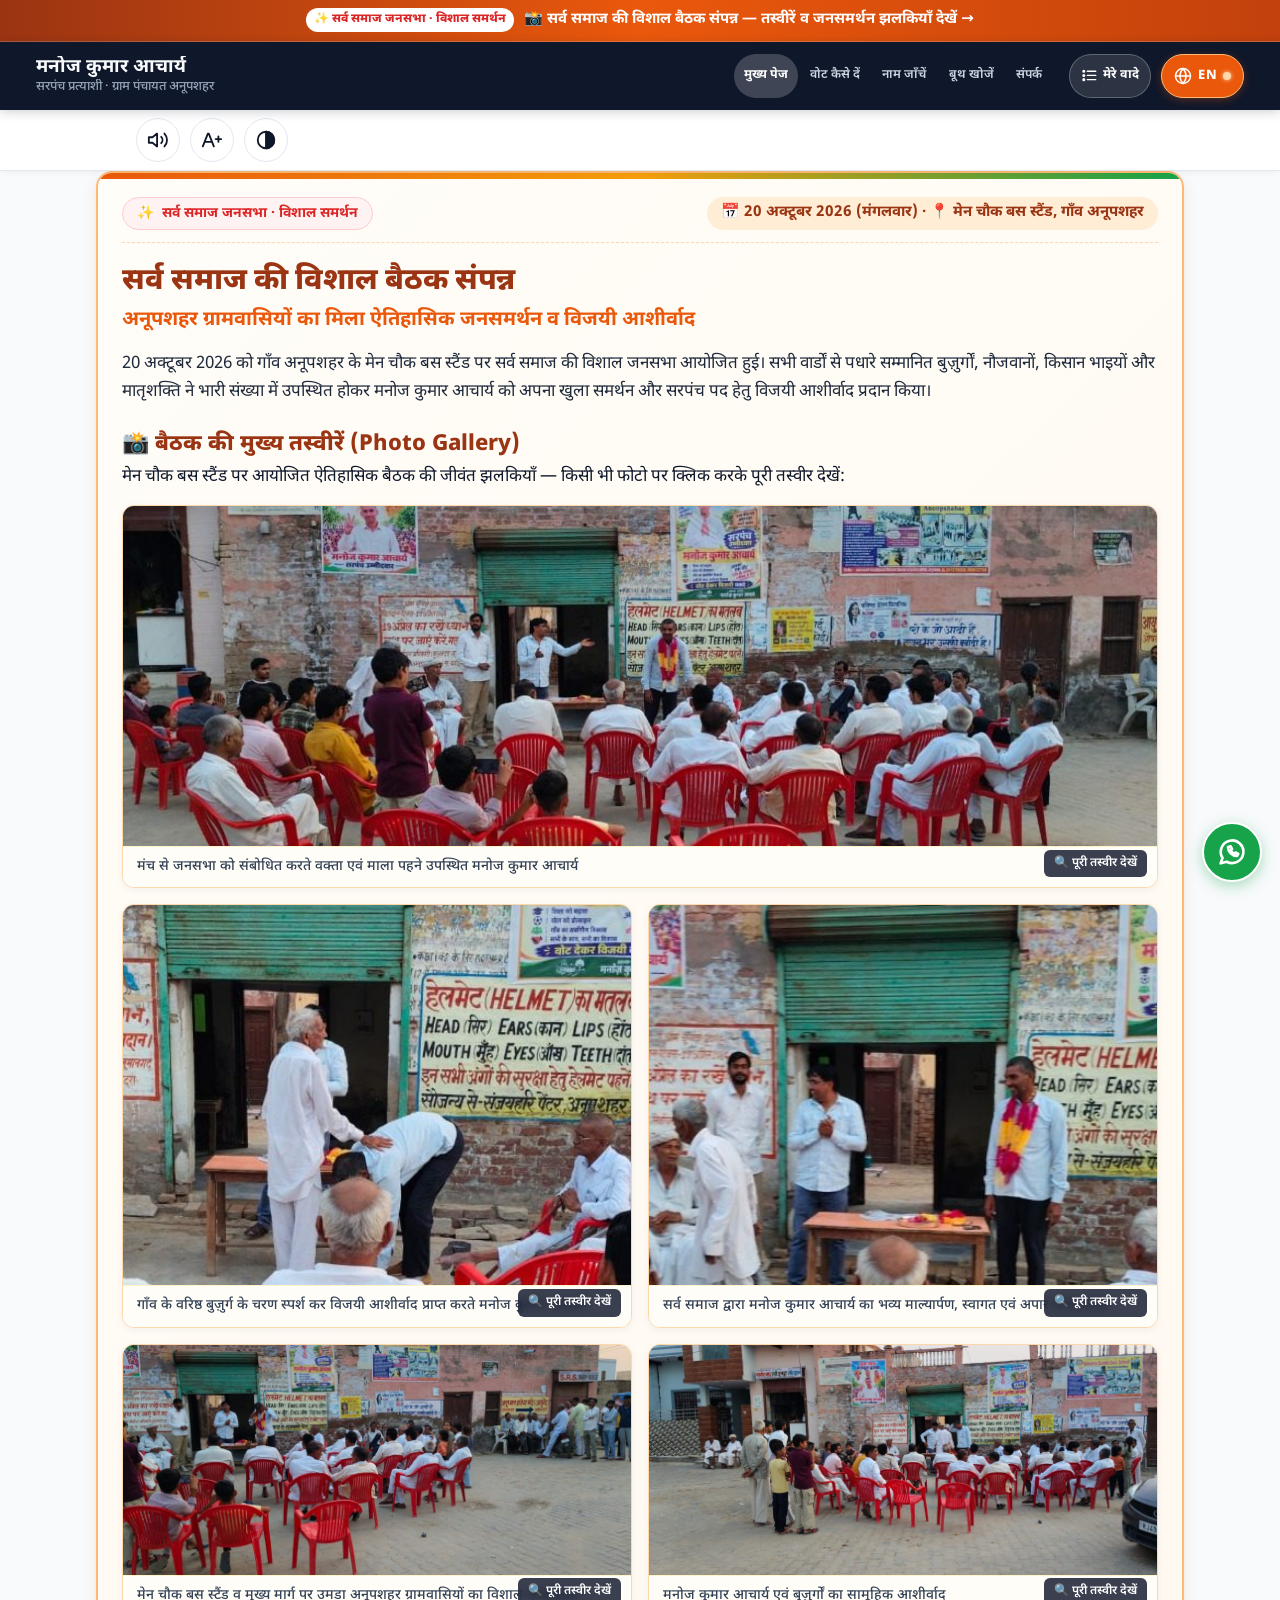
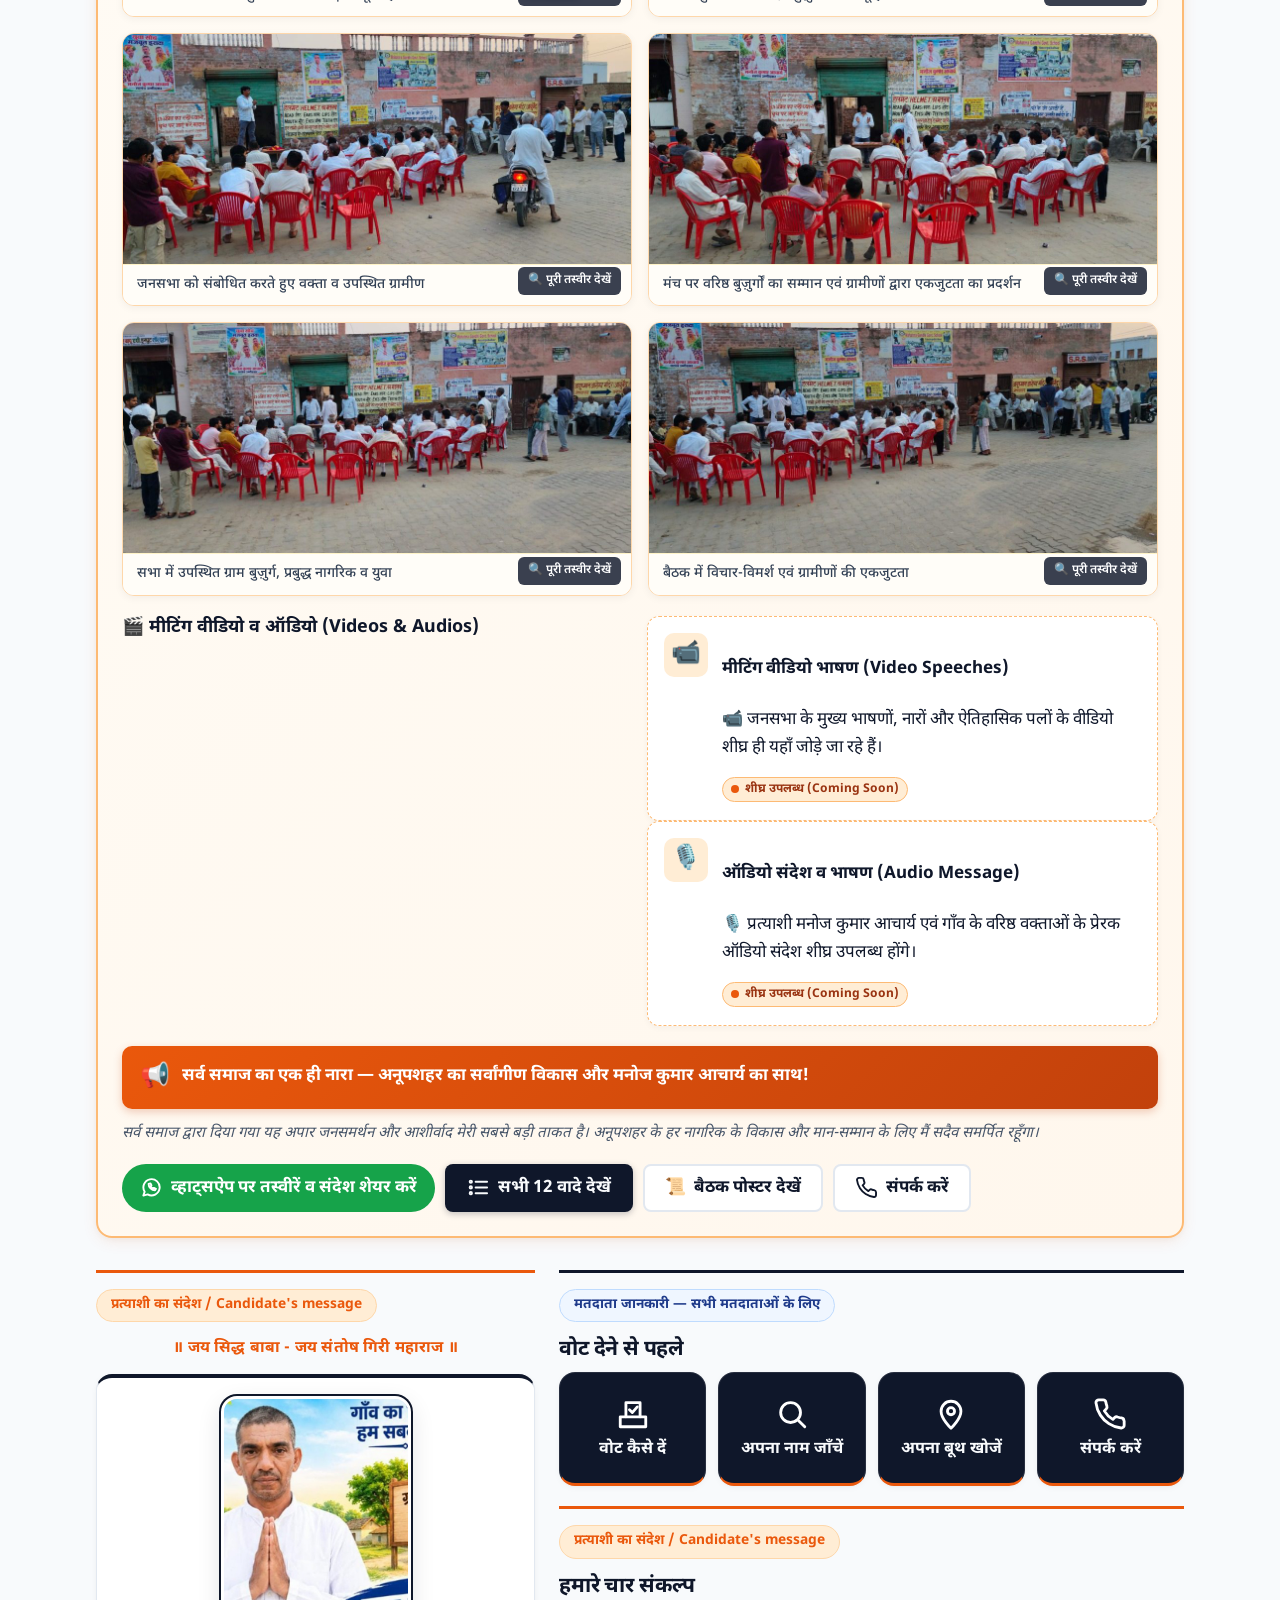
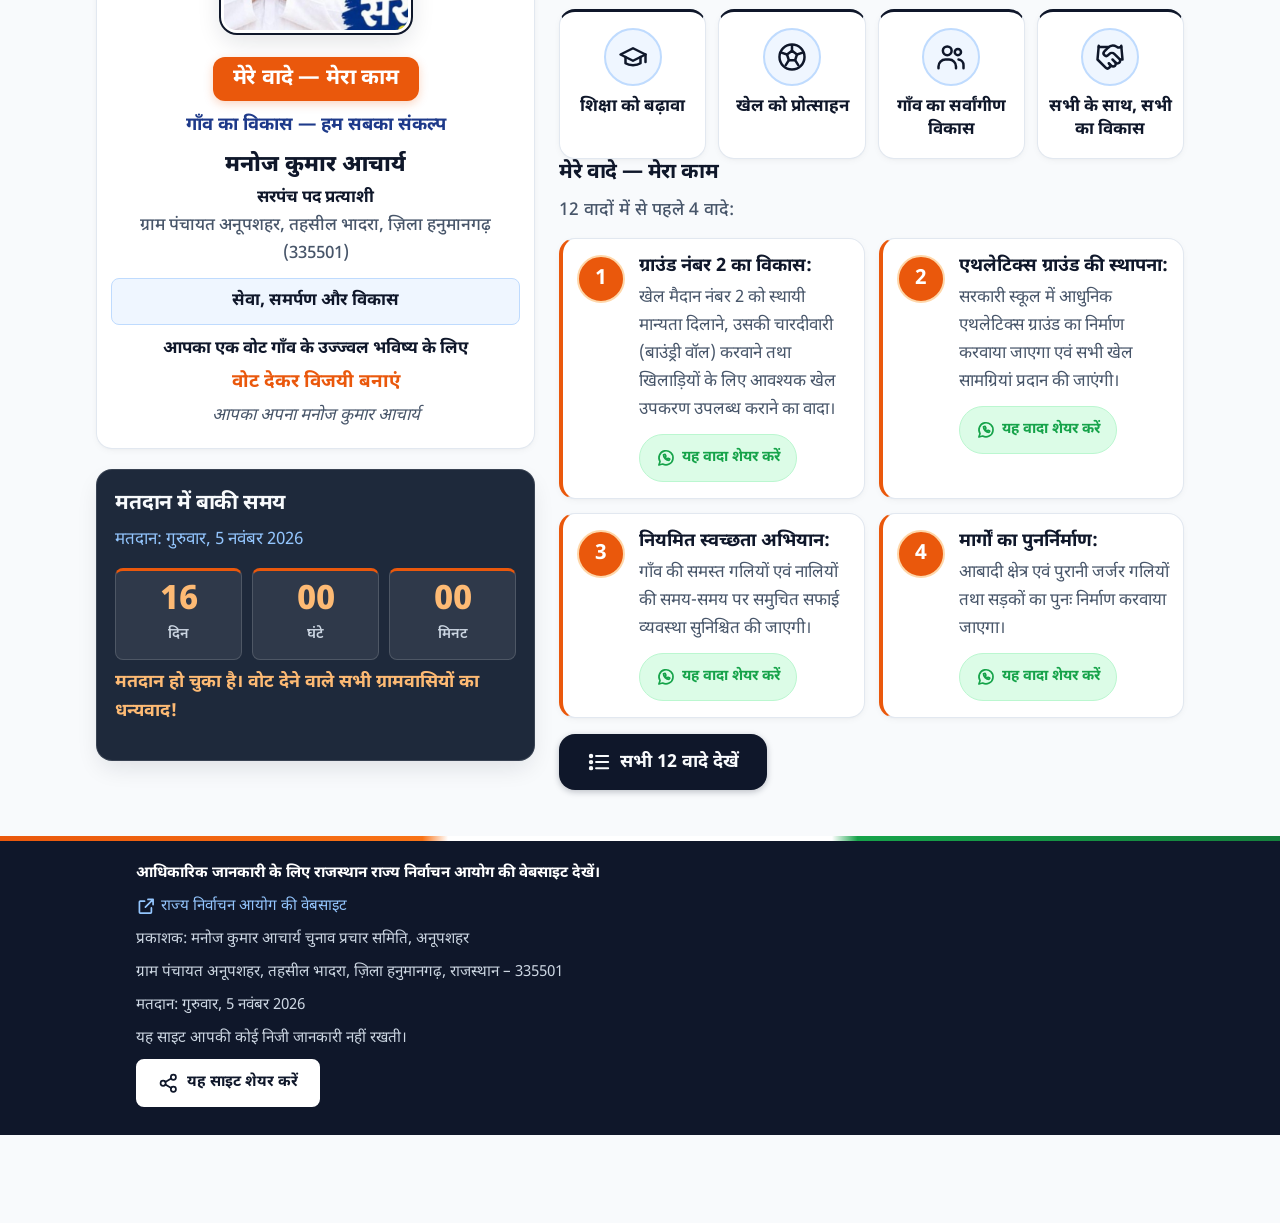
==== commit 51004424: "Add 5 close-up meeting photos (blessings, garlanding, keynote address, street turnout) with 11-photo" ====
--- a/index.html
+++ b/index.html
@@ -62,45 +62,75 @@
         </div>
 
         <div class="meeting-gallery-grid" role="region" aria-label="Meeting Photo Gallery">
-          <!-- Photo 5: Featured Community Blessing -->
+          <!-- Featured Lead Photo: Dais Address with Village Gathering -->
           <article class="gallery-item featured">
-            <a href="assets/meeting-5.jpg" class="gallery-thumb-link" data-gallery-index="0" data-caption-key="meeting.photo5">
-              <img src="assets/meeting-5.jpg" width="1024" height="464" alt="मनोज कुमार आचार्य एवं बुज़ुर्गों का सामूहिक आशीर्वाद" loading="eager" decoding="async">
+            <a href="assets/meeting-8.jpg" class="gallery-thumb-link" data-gallery-index="0" data-caption-key="meeting.photo8">
+              <img src="assets/meeting-8.jpg" width="1024" height="464" alt="मंच से जनसभा को संबोधित करते वक्ता एवं माला पहने उपस्थित मनोज कुमार आचार्य" loading="eager" decoding="async">
+              <span class="zoom-badge" data-i18n="meeting.viewFull">🔍 पूरी तस्वीर देखें</span>
+              <figcaption class="gallery-caption" data-i18n="meeting.photo8">मंच से जनसभा को संबोधित करते वक्ता एवं माला पहने उपस्थित मनोज कुमार आचार्य</figcaption>
+            </a>
+          </article>
+
+          <!-- Spotlight Pair: Blessings (Touching Feet) & Warm Garland Welcome -->
+          <article class="gallery-item portrait-item">
+            <a href="assets/meeting-6.jpg" class="gallery-thumb-link" data-gallery-index="1" data-caption-key="meeting.photo6">
+              <img src="assets/meeting-6.jpg" width="464" height="1024" alt="गाँव के वरिष्ठ बुज़ुर्ग के चरण स्पर्श कर विजयी आशीर्वाद प्राप्त करते मनोज कुमार आचार्य" loading="lazy" decoding="async">
+              <span class="zoom-badge" data-i18n="meeting.viewFull">🔍 पूरी तस्वीर देखें</span>
+              <figcaption class="gallery-caption" data-i18n="meeting.photo6">गाँव के वरिष्ठ बुज़ुर्ग के चरण स्पर्श कर विजयी आशीर्वाद प्राप्त करते मनोज कुमार आचार्य</figcaption>
+            </a>
+          </article>
+
+          <article class="gallery-item portrait-item">
+            <a href="assets/meeting-7.jpg" class="gallery-thumb-link" data-gallery-index="2" data-caption-key="meeting.photo7">
+              <img src="assets/meeting-7.jpg" width="464" height="1024" alt="सर्व समाज द्वारा मनोज कुमार आचार्य का भव्य माल्यार्पण, स्वागत एवं अपार जनसमर्थन" loading="lazy" decoding="async">
+              <span class="zoom-badge" data-i18n="meeting.viewFull">🔍 पूरी तस्वीर देखें</span>
+              <figcaption class="gallery-caption" data-i18n="meeting.photo7">सर्व समाज द्वारा मनोज कुमार आचार्य का भव्य माल्यार्पण, स्वागत एवं अपार जनसमर्थन</figcaption>
+            </a>
+          </article>
+
+          <!-- Assembly Grid: Landscape Cards -->
+          <article class="gallery-item">
+            <a href="assets/meeting-10.jpg" class="gallery-thumb-link" data-gallery-index="3" data-caption-key="meeting.photo10">
+              <img src="assets/meeting-10.jpg" width="1024" height="464" alt="मेन चौक बस स्टैंड व मुख्य मार्ग पर उमड़ा अनूपशहर ग्रामवासियों का विशाल जनसैलाब" loading="lazy" decoding="async">
+              <span class="zoom-badge" data-i18n="meeting.viewFull">🔍 पूरी तस्वीर देखें</span>
+              <figcaption class="gallery-caption" data-i18n="meeting.photo10">मेन चौक बस स्टैंड व मुख्य मार्ग पर उमड़ा अनूपशहर ग्रामवासियों का विशाल जनसैलाब</figcaption>
+            </a>
+          </article>
+
+          <article class="gallery-item">
+            <a href="assets/meeting-5.jpg" class="gallery-thumb-link" data-gallery-index="4" data-caption-key="meeting.photo5">
+              <img src="assets/meeting-5.jpg" width="1024" height="464" alt="मनोज कुमार आचार्य एवं बुज़ुर्गों का सामूहिक आशीर्वाद" loading="lazy" decoding="async">
               <span class="zoom-badge" data-i18n="meeting.viewFull">🔍 पूरी तस्वीर देखें</span>
               <figcaption class="gallery-caption" data-i18n="meeting.photo5">मनोज कुमार आचार्य एवं बुज़ुर्गों का सामूहिक आशीर्वाद</figcaption>
             </a>
           </article>
 
-          <!-- Photo 1: Speaker & Address -->
-          <article class="gallery-item">
-            <a href="assets/meeting-1.jpg" class="gallery-thumb-link" data-gallery-index="1" data-caption-key="meeting.photo1">
+          <article class="gallery-item">
+            <a href="assets/meeting-1.jpg" class="gallery-thumb-link" data-gallery-index="5" data-caption-key="meeting.photo1">
               <img src="assets/meeting-1.jpg" width="1024" height="464" alt="जनसभा को संबोधित करते हुए वक्ता व उपस्थित ग्रामीण" loading="lazy" decoding="async">
               <span class="zoom-badge" data-i18n="meeting.viewFull">🔍 पूरी तस्वीर देखें</span>
               <figcaption class="gallery-caption" data-i18n="meeting.photo1">जनसभा को संबोधित करते हुए वक्ता व उपस्थित ग्रामीण</figcaption>
             </a>
           </article>
 
-          <!-- Photo 2: Gathering at Main Chowk -->
-          <article class="gallery-item">
-            <a href="assets/meeting-2.jpg" class="gallery-thumb-link" data-gallery-index="2" data-caption-key="meeting.photo2">
-              <img src="assets/meeting-2.jpg" width="1024" height="464" alt="अनूपशहर मेन चौक पर उमड़ा भारी जनसमर्थन" loading="lazy" decoding="async">
-              <span class="zoom-badge" data-i18n="meeting.viewFull">🔍 पूरी तस्वीर देखें</span>
-              <figcaption class="gallery-caption" data-i18n="meeting.photo2">अनूपशहर मेन चौक पर उमड़ा भारी जनसमर्थन</figcaption>
-            </a>
-          </article>
-
-          <!-- Photo 3: Elders & Youth -->
-          <article class="gallery-item">
-            <a href="assets/meeting-3.jpg" class="gallery-thumb-link" data-gallery-index="3" data-caption-key="meeting.photo3">
+          <article class="gallery-item">
+            <a href="assets/meeting-9.jpg" class="gallery-thumb-link" data-gallery-index="6" data-caption-key="meeting.photo9">
+              <img src="assets/meeting-9.jpg" width="1024" height="464" alt="मंच पर वरिष्ठ बुज़ुर्गों का सम्मान एवं ग्रामीणों द्वारा एकजुटता का प्रदर्शन" loading="lazy" decoding="async">
+              <span class="zoom-badge" data-i18n="meeting.viewFull">🔍 पूरी तस्वीर देखें</span>
+              <figcaption class="gallery-caption" data-i18n="meeting.photo9">मंच पर वरिष्ठ बुज़ुर्गों का सम्मान एवं ग्रामीणों द्वारा एकजुटता का प्रदर्शन</figcaption>
+            </a>
+          </article>
+
+          <article class="gallery-item">
+            <a href="assets/meeting-3.jpg" class="gallery-thumb-link" data-gallery-index="7" data-caption-key="meeting.photo3">
               <img src="assets/meeting-3.jpg" width="1024" height="464" alt="सभा में उपस्थित ग्राम बुज़ुर्ग, प्रबुद्ध नागरिक व युवा" loading="lazy" decoding="async">
               <span class="zoom-badge" data-i18n="meeting.viewFull">🔍 पूरी तस्वीर देखें</span>
               <figcaption class="gallery-caption" data-i18n="meeting.photo3">सभा में उपस्थित ग्राम बुज़ुर्ग, प्रबुद्ध नागरिक व युवा</figcaption>
             </a>
           </article>
 
-          <!-- Photo 4: Deliberation & Unity -->
-          <article class="gallery-item">
-            <a href="assets/meeting-4.jpg" class="gallery-thumb-link" data-gallery-index="4" data-caption-key="meeting.photo4">
+          <article class="gallery-item">
+            <a href="assets/meeting-4.jpg" class="gallery-thumb-link" data-gallery-index="8" data-caption-key="meeting.photo4">
               <img src="assets/meeting-4.jpg" width="1024" height="464" alt="बैठक में विचार-विमर्श एवं ग्रामीणों की एकजुटता" loading="lazy" decoding="async">
               <span class="zoom-badge" data-i18n="meeting.viewFull">🔍 पूरी तस्वीर देखें</span>
               <figcaption class="gallery-caption" data-i18n="meeting.photo4">बैठक में विचार-विमर्श एवं ग्रामीणों की एकजुटता</figcaption>
--- a/css/style.css
+++ b/css/style.css
@@ -2024,10 +2024,20 @@
 .gallery-item.featured .gallery-thumb-link img {
   height: 340px;
 }
+.gallery-item.portrait-item .gallery-btn img,
+.gallery-item.portrait-item .gallery-thumb-link img {
+  height: 380px;
+  object-fit: cover;
+  object-position: center 36%;
+}
 @media (max-width: 640px) {
   .gallery-item.featured .gallery-btn img,
   .gallery-item.featured .gallery-thumb-link img {
     height: 200px;
+  }
+  .gallery-item.portrait-item .gallery-btn img,
+  .gallery-item.portrait-item .gallery-thumb-link img {
+    height: 300px;
   }
 }
 .gallery-item .gallery-btn:hover img,
@@ -2157,14 +2167,15 @@
 /* About Page Meeting Photo Grid */
 .about-meeting-grid {
   display: grid;
-  grid-template-columns: repeat(3, 1fr);
-  gap: 14px;
+  grid-template-columns: repeat(2, 1fr);
+  gap: 16px;
   margin-top: 14px;
   margin-bottom: 18px;
 }
-@media (max-width: 720px) {
+@media (max-width: 640px) {
   .about-meeting-grid {
     grid-template-columns: 1fr;
+    gap: 12px;
   }
 }
 .about-photo-card {
@@ -2176,18 +2187,38 @@
   box-shadow: 0 2px 6px rgba(15, 23, 42, 0.05);
   display: flex;
   flex-direction: column;
+  text-decoration: none;
+  transition: transform 0.2s ease, box-shadow 0.2s ease;
+}
+.about-photo-card:hover {
+  transform: translateY(-2px);
+  box-shadow: 0 6px 16px rgba(15, 23, 42, 0.1);
 }
 .about-photo-card img {
   width: 100%;
-  height: 170px;
+  height: 220px;
   object-fit: cover;
   display: block;
 }
+.about-photo-card.portrait-card img {
+  height: 320px;
+  object-position: center 36%;
+}
+@media (max-width: 640px) {
+  .about-photo-card.portrait-card img {
+    height: 260px;
+  }
+}
 .about-photo-label {
-  padding: 8px 12px;
+  padding: 10px 14px;
   font-size: 0.8125rem;
   font-weight: 600;
   color: #334155;
+  line-height: 1.45;
+  background: #FFFDF8;
+  border-top: 1px solid #FEF3C7;
+  flex-grow: 1;
+}
   line-height: 1.4;
   background: #FFFDF8;
   border-top: 1px solid #FEF3C7;
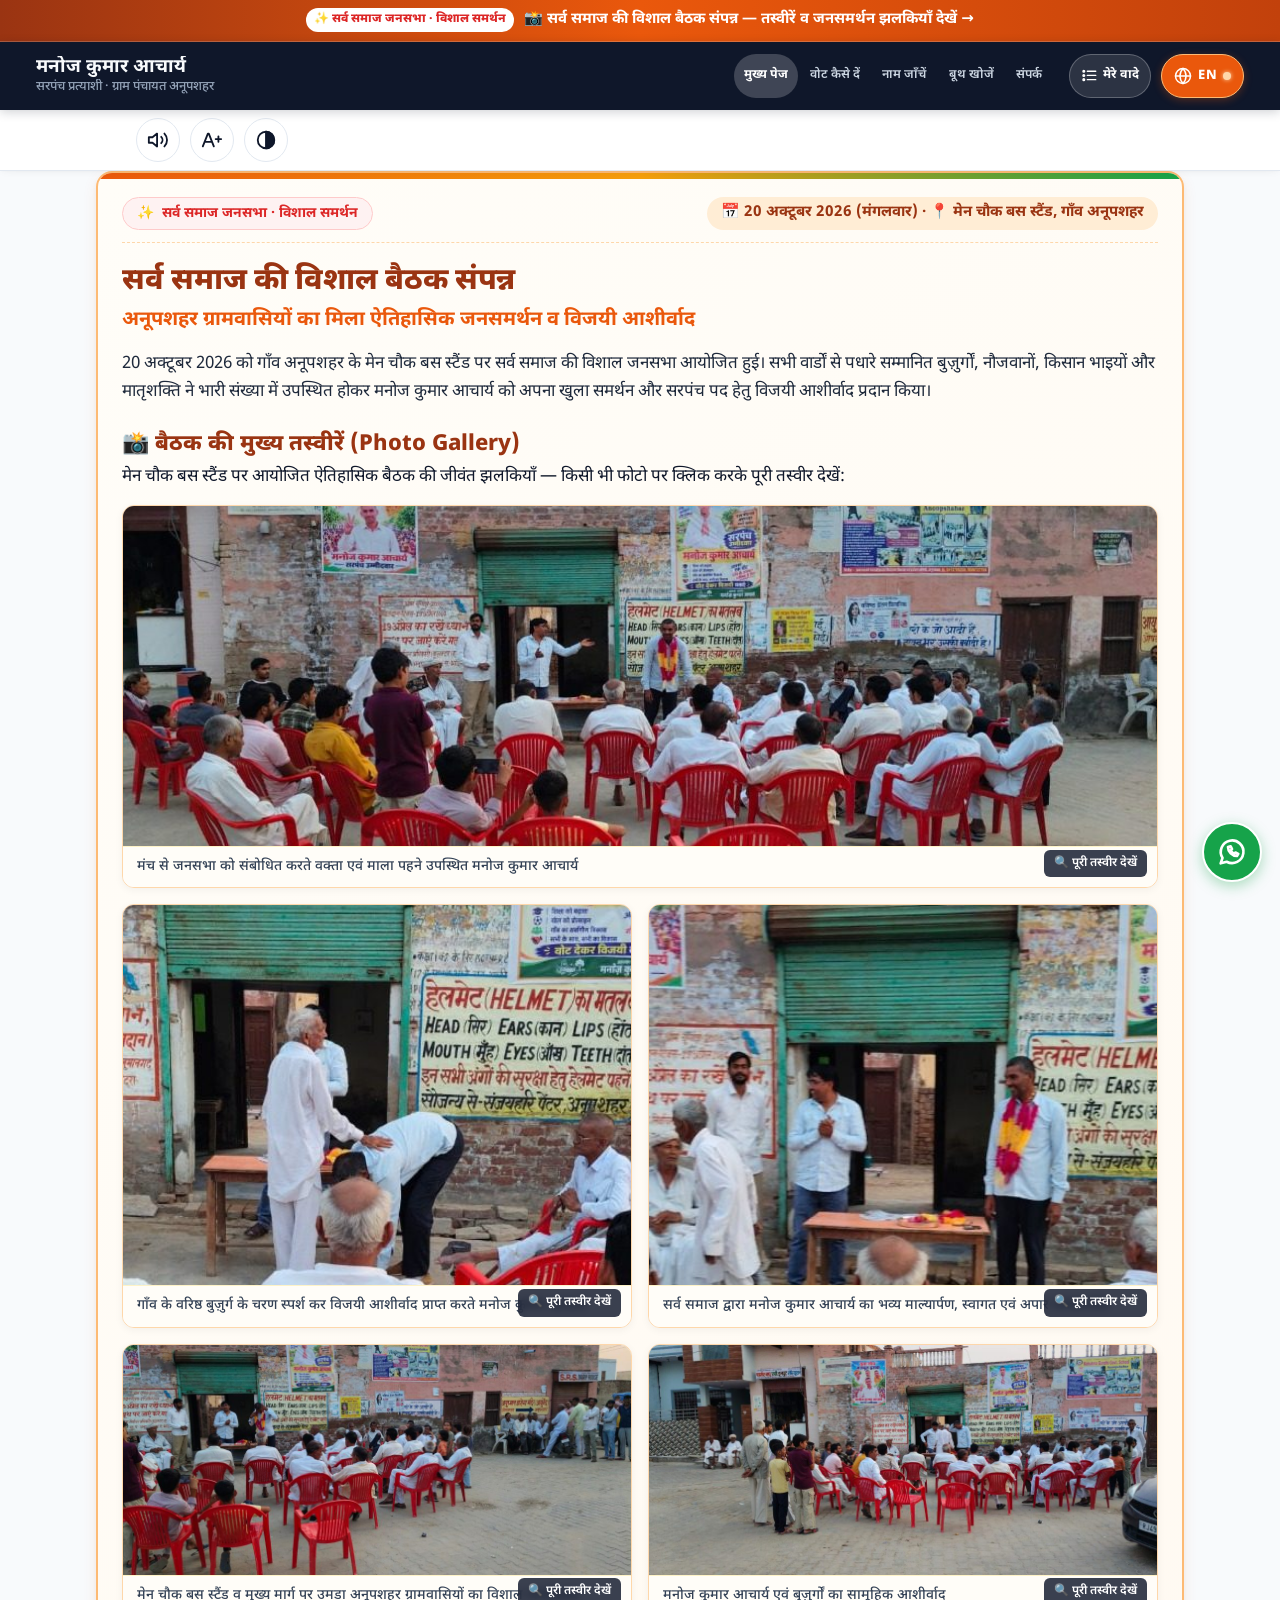
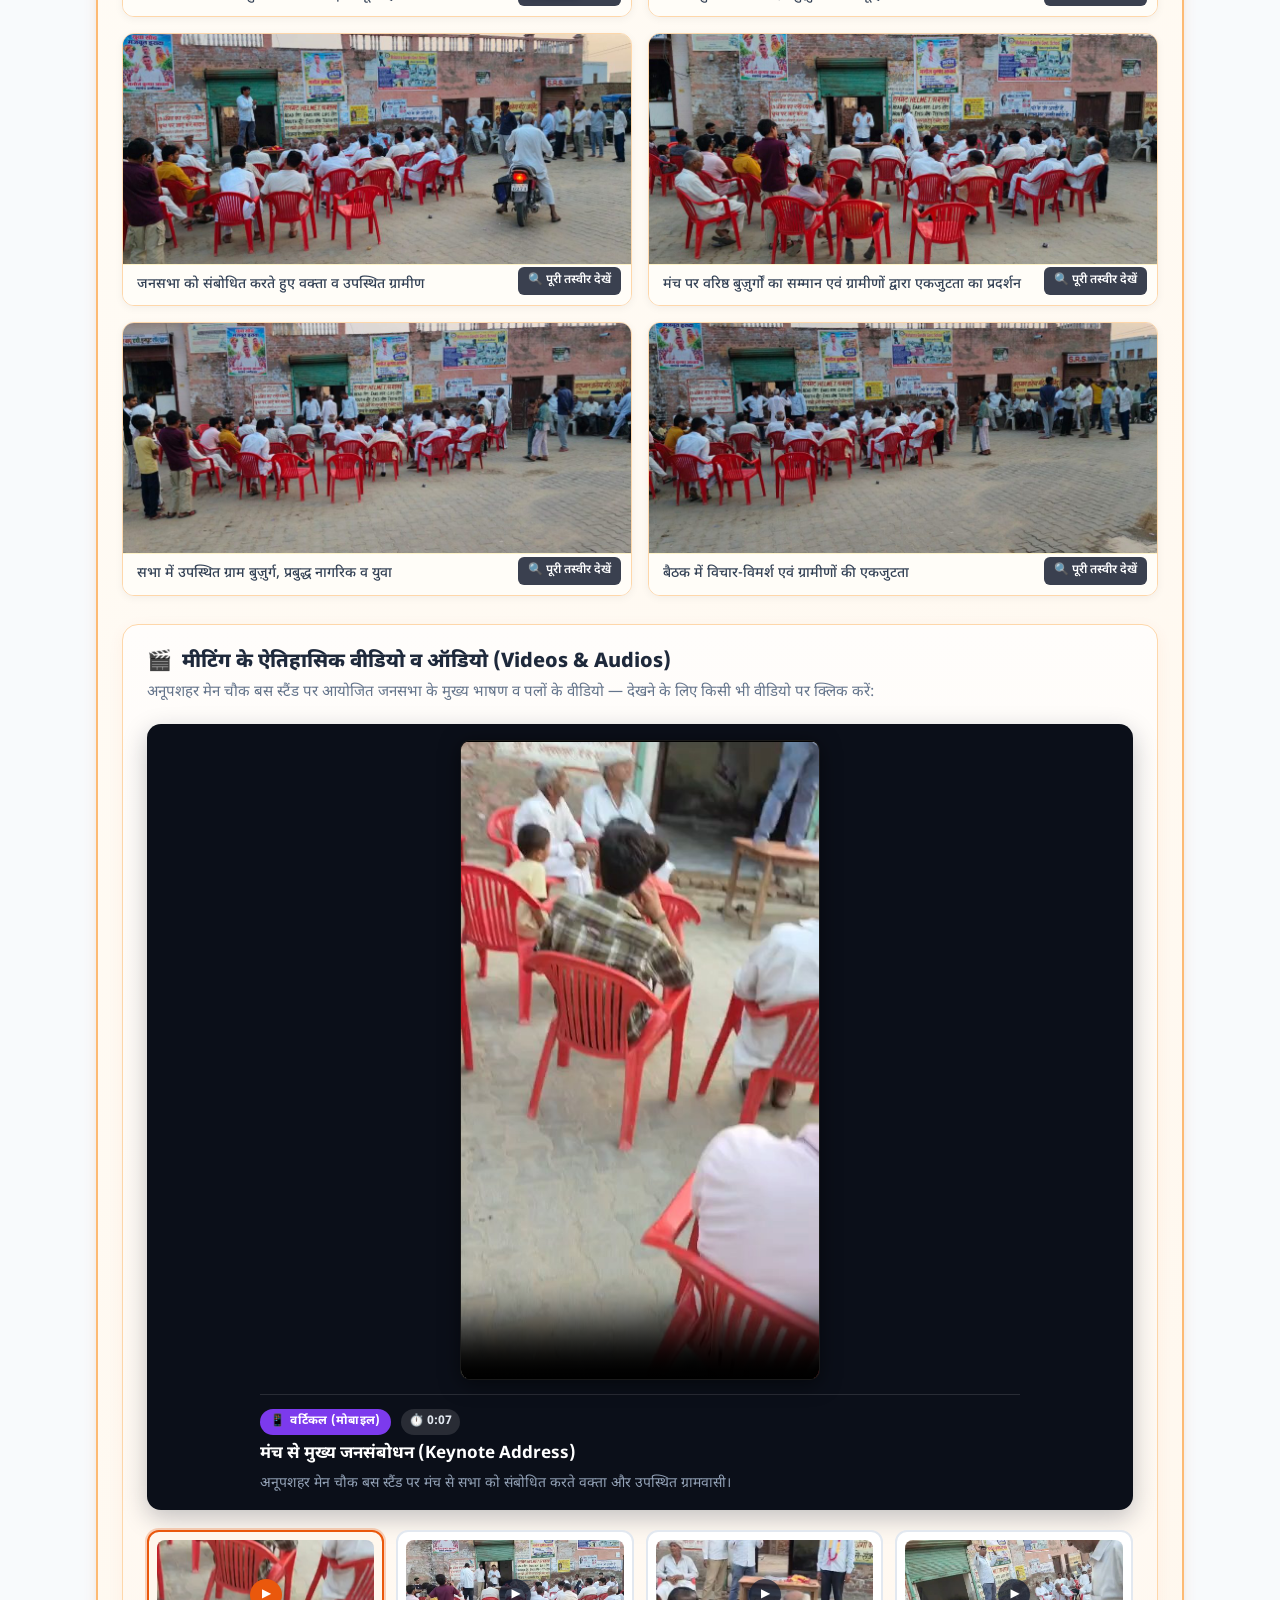
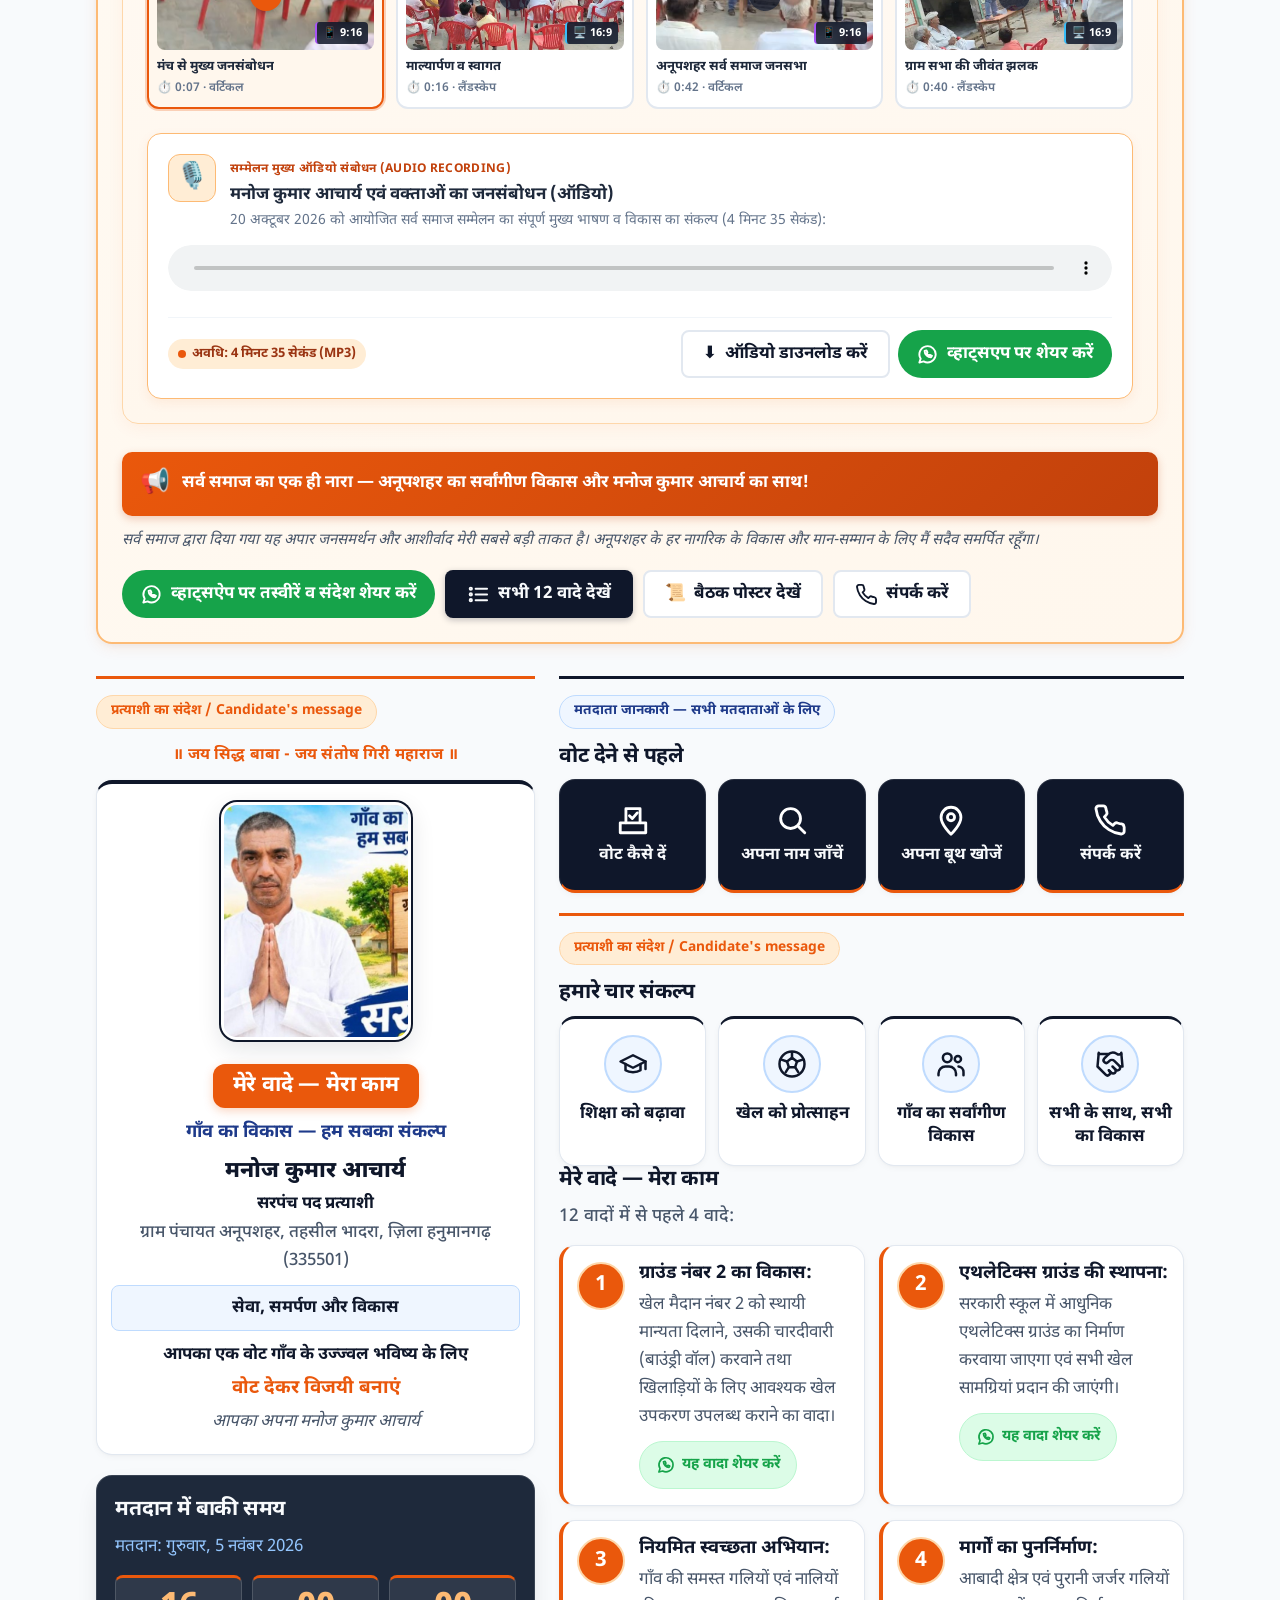
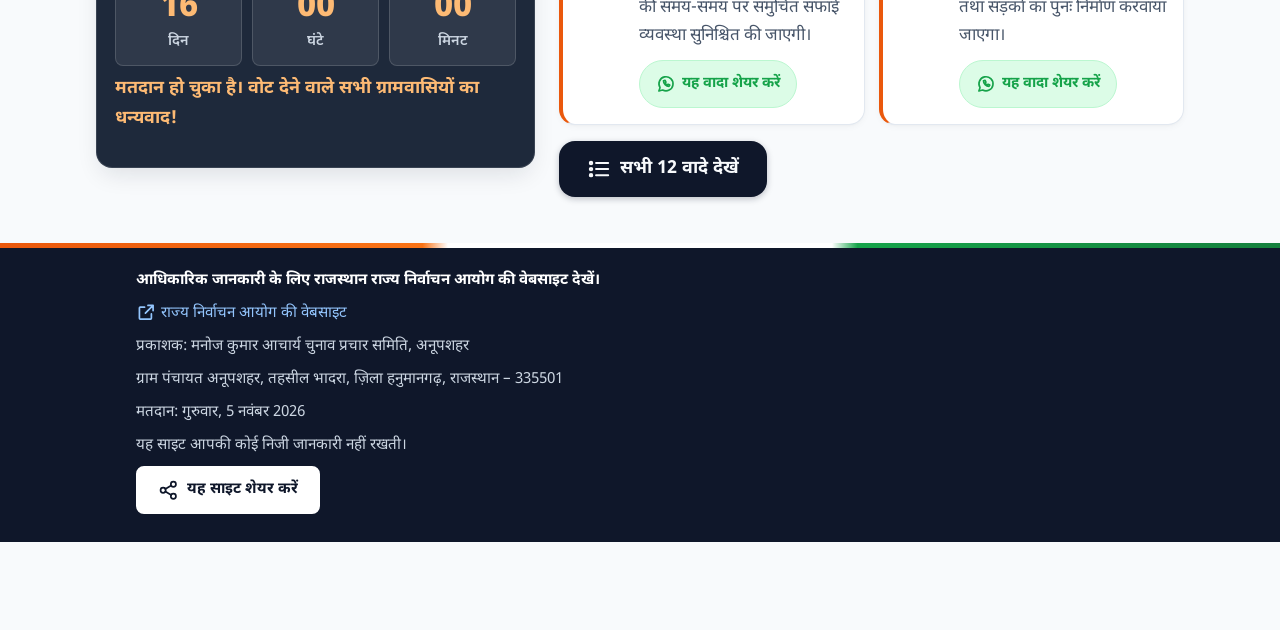
==== commit 79a2a8ca: "feat(media): integrate Sarv Samaj meeting MP4 videos and MP3 audio with dynamic orientation - Add 4 " ====
--- a/index.html
+++ b/index.html
@@ -139,33 +139,132 @@
         </div>
       </div>
 
-      <!-- Upcoming Media Hub (Videos & Audios) -->
-      <div class="meeting-media-hub">
-        <h3 class="media-hub-title">
-          <span aria-hidden="true">🎬</span> <span data-i18n="meeting.mediaHeading">मीटिंग वीडियो व ऑडियो (Videos & Audios)</span>
-        </h3>
-        <div class="media-hub-grid">
-          <div class="media-preview-card video-card">
-            <div class="media-icon-badge video" aria-hidden="true">📹</div>
-            <div class="media-content">
-              <h4 class="media-title" data-i18n="meeting.videoTitle">मीटिंग वीडियो भाषण (Video Speeches)</h4>
-              <p class="media-desc" data-i18n="meeting.videoDesc">📹 जनसभा के मुख्य भाषणों, नारों और ऐतिहासिक पलों के वीडियो शीघ्र ही यहाँ जोड़े जा रहे हैं।</p>
-              <span class="media-status-pill upcoming">
-                <span class="pulse-dot" aria-hidden="true"></span>
-                <span data-i18n="meeting.comingSoon">शीघ्र उपलब्ध (Coming Soon)</span>
-              </span>
+      <!-- Media Hub (Videos & Audio) -->
+      <div class="meeting-media-hub" id="meeting-media">
+        <div class="media-hub-head">
+          <h3 class="media-hub-title">
+            <span aria-hidden="true">🎬</span> <span data-i18n="meeting.mediaHeading">मीटिंग के ऐतिहासिक वीडियो व ऑडियो (Videos & Audios)</span>
+          </h3>
+          <p class="media-hub-intro" data-i18n="meeting.videoSub">
+            अनूपशहर मेन चौक बस स्टैंड पर आयोजित जनसभा के मुख्य भाषण व पलों के वीडियो — देखने के लिए किसी भी वीडियो पर क्लिक करें:
+          </p>
+        </div>
+
+        <!-- Video Player Section with Dynamic Orientation -->
+        <div class="meeting-video-section">
+          <div class="video-player-wrapper">
+            <!-- Dynamic orientation frame: .is-portrait (9:16) vs .is-landscape (16:9) -->
+            <div class="video-player-frame is-portrait" id="videoPlayerFrame">
+              <video id="meetingMainVideo" controls playsinline preload="metadata" poster="assets/media/meeting-video-1-thumb.jpg">
+                <source src="assets/media/meeting-video-1.mp4" type="video/mp4">
+                आपका ब्राउज़र वीडियो का समर्थन नहीं करता। (Your browser does not support HTML5 video.)
+              </video>
             </div>
-          </div>
-
-          <div class="media-preview-card audio-card">
-            <div class="media-icon-badge audio" aria-hidden="true">🎙️</div>
-            <div class="media-content">
-              <h4 class="media-title" data-i18n="meeting.audioTitle">ऑडियो संदेश व भाषण (Audio Message)</h4>
-              <p class="media-desc" data-i18n="meeting.audioDesc">🎙️ प्रत्याशी मनोज कुमार आचार्य एवं गाँव के वरिष्ठ वक्ताओं के प्रेरक ऑडियो संदेश शीघ्र उपलब्ध होंगे।</p>
-              <span class="media-status-pill upcoming">
-                <span class="pulse-dot" aria-hidden="true"></span>
-                <span data-i18n="meeting.comingSoon">शीघ्र उपलब्ध (Coming Soon)</span>
-              </span>
+
+            <!-- Active Video Metadata Bar -->
+            <div class="video-meta-bar" id="videoMetaBar">
+              <div class="video-meta-top">
+                <span class="video-orientation-badge is-portrait" id="videoOrientationBadge">
+                  <span class="badge-icon" aria-hidden="true">📱</span>
+                  <span data-i18n="meeting.videoOrientationPortrait">वर्टिकल (मोबाइल)</span>
+                </span>
+                <span class="video-duration-tag" id="videoDurationTag">⏱️ 0:07</span>
+              </div>
+              <h4 class="video-meta-title" id="videoMetaTitle" data-i18n="meeting.video1Title">मंच से मुख्य जनसंबोधन (Keynote Address)</h4>
+              <p class="video-meta-desc" id="videoMetaDesc" data-i18n="meeting.video1Desc">
+                अनूपशहर मेन चौक बस स्टैंड पर मंच से सभा को संबोधित करते वक्ता और उपस्थित ग्रामवासी।
+              </p>
+            </div>
+          </div>
+
+          <!-- 4-Video Interactive Playlist -->
+          <div class="video-playlist" role="tablist" aria-label="Meeting Videos Playlist">
+            <!-- Video 1 (Portrait) -->
+            <button type="button" class="playlist-item is-active" data-video-index="0" data-src="assets/media/meeting-video-1.mp4" data-poster="assets/media/meeting-video-1-thumb.jpg" data-orientation="portrait" data-duration="0:07" data-title-key="meeting.video1Title" data-desc-key="meeting.video1Desc" role="tab" aria-selected="true" aria-controls="meetingMainVideo">
+              <div class="playlist-thumb-box portrait">
+                <img src="assets/media/meeting-video-1-thumb.jpg" alt="Video 1 thumbnail" width="478" height="850" loading="lazy">
+                <span class="playlist-play-icon" aria-hidden="true">▶</span>
+                <span class="playlist-badge portrait">📱 9:16</span>
+              </div>
+              <div class="playlist-info">
+                <span class="playlist-label" data-i18n="meeting.video1Title">मंच से मुख्य जनसंबोधन</span>
+                <span class="playlist-meta"><span class="playlist-dur">⏱️ 0:07</span> · <span data-i18n="meeting.videoOrientationPortrait">वर्टिकल</span></span>
+              </div>
+            </button>
+
+            <!-- Video 2 (Landscape) -->
+            <button type="button" class="playlist-item" data-video-index="1" data-src="assets/media/meeting-video-2.mp4" data-poster="assets/media/meeting-video-2-thumb.jpg" data-orientation="landscape" data-duration="0:16" data-title-key="meeting.video2Title" data-desc-key="meeting.video2Desc" role="tab" aria-selected="false" aria-controls="meetingMainVideo">
+              <div class="playlist-thumb-box landscape">
+                <img src="assets/media/meeting-video-2-thumb.jpg" alt="Video 2 thumbnail" width="848" height="478" loading="lazy">
+                <span class="playlist-play-icon" aria-hidden="true">▶</span>
+                <span class="playlist-badge landscape">🖥️ 16:9</span>
+              </div>
+              <div class="playlist-info">
+                <span class="playlist-label" data-i18n="meeting.video2Title">माल्यार्पण व स्वागत</span>
+                <span class="playlist-meta"><span class="playlist-dur">⏱️ 0:16</span> · <span data-i18n="meeting.videoOrientationLandscape">लैंडस्केप</span></span>
+              </div>
+            </button>
+
+            <!-- Video 3 (Portrait) -->
+            <button type="button" class="playlist-item" data-video-index="2" data-src="assets/media/meeting-video-3.mp4" data-poster="assets/media/meeting-video-3-thumb.jpg" data-orientation="portrait" data-duration="0:42" data-title-key="meeting.video3Title" data-desc-key="meeting.video3Desc" role="tab" aria-selected="false" aria-controls="meetingMainVideo">
+              <div class="playlist-thumb-box portrait">
+                <img src="assets/media/meeting-video-3-thumb.jpg" alt="Video 3 thumbnail" width="478" height="850" loading="lazy">
+                <span class="playlist-play-icon" aria-hidden="true">▶</span>
+                <span class="playlist-badge portrait">📱 9:16</span>
+              </div>
+              <div class="playlist-info">
+                <span class="playlist-label" data-i18n="meeting.video3Title">अनूपशहर सर्व समाज जनसभा</span>
+                <span class="playlist-meta"><span class="playlist-dur">⏱️ 0:42</span> · <span data-i18n="meeting.videoOrientationPortrait">वर्टिकल</span></span>
+              </div>
+            </button>
+
+            <!-- Video 4 (Landscape) -->
+            <button type="button" class="playlist-item" data-video-index="3" data-src="assets/media/meeting-video-4.mp4" data-poster="assets/media/meeting-video-4-thumb.jpg" data-orientation="landscape" data-duration="0:40" data-title-key="meeting.video4Title" data-desc-key="meeting.video4Desc" role="tab" aria-selected="false" aria-controls="meetingMainVideo">
+              <div class="playlist-thumb-box landscape">
+                <img src="assets/media/meeting-video-4-thumb.jpg" alt="Video 4 thumbnail" width="848" height="478" loading="lazy">
+                <span class="playlist-play-icon" aria-hidden="true">▶</span>
+                <span class="playlist-badge landscape">🖥️ 16:9</span>
+              </div>
+              <div class="playlist-info">
+                <span class="playlist-label" data-i18n="meeting.video4Title">ग्राम सभा की जीवंत झलक</span>
+                <span class="playlist-meta"><span class="playlist-dur">⏱️ 0:40</span> · <span data-i18n="meeting.videoOrientationLandscape">लैंडस्केप</span></span>
+              </div>
+            </button>
+          </div>
+        </div>
+
+        <!-- Audio Player Card -->
+        <div class="meeting-audio-card" id="meeting-audio">
+          <div class="audio-card-header">
+            <div class="audio-icon-bubble" aria-hidden="true">🎙️</div>
+            <div class="audio-header-text">
+              <span class="audio-badge" data-i18n="meeting.audioHeading">सम्मेलन मुख्य ऑडियो संबोधन (Audio Recording)</span>
+              <h4 class="audio-card-title" data-i18n="meeting.audioTitle">मनोज कुमार आचार्य एवं वक्ताओं का जनसंबोधन (ऑडियो)</h4>
+              <p class="audio-card-desc" data-i18n="meeting.audioSub">20 अक्टूबर 2026 को आयोजित सर्व समाज सम्मेलन का संपूर्ण मुख्य भाषण व विकास का संकल्प (4 मिनट 35 सेकंड):</p>
+            </div>
+          </div>
+
+          <div class="audio-player-wrapper">
+            <audio id="meetingAudioPlayer" controls preload="none" aria-label="Meeting Audio Speech">
+              <source src="assets/media/meeting-audio.mp3" type="audio/mpeg">
+              <source src="assets/media/meeting-audio.mpeg" type="audio/mpeg">
+              आपका ब्राउज़र ऑडियो का समर्थन नहीं करता। (Your browser does not support HTML5 audio.)
+            </audio>
+          </div>
+
+          <div class="audio-card-actions">
+            <span class="audio-duration-pill">
+              <span class="pulse-dot" aria-hidden="true"></span>
+              <span data-i18n="meeting.audioDuration">अवधि: 4 मिनट 35 सेकंड (MP3)</span>
+            </span>
+            <div class="audio-action-buttons">
+              <a href="assets/media/meeting-audio.mp3" download="Manoj-Acharya-Anoopshahar-Meeting-Speech.mp3" class="btn btn-sm btn-outline" id="btnDownloadAudio">
+                <span aria-hidden="true">⬇️</span> <span data-i18n="meeting.downloadAudio">ऑडियो डाउनलोड करें</span>
+              </a>
+              <button type="button" class="btn btn-sm btn-wa-share" id="btnShareAudio">
+                <svg class="icon" aria-hidden="true" focusable="false"><use href="#i-wa"></use></svg>
+                <span data-i18n="meeting.shareAudio">व्हाट्सएप पर शेयर करें</span>
+              </button>
             </div>
           </div>
         </div>
--- a/css/style.css
+++ b/css/style.css
@@ -1574,6 +1574,34 @@
   color: #FDBA74 !important;
   border-color: #475569 !important;
 }
+html.hc .meeting-media-hub {
+  background: #0B0F19 !important;
+  border-color: #FDBA74 !important;
+}
+html.hc .media-hub-title { color: #FFFFFF !important; }
+html.hc .media-hub-intro { color: #CBD5E1 !important; }
+html.hc .playlist-item {
+  background: #1E293B !important;
+  border-color: #475569 !important;
+  color: #F8FAFC !important;
+}
+html.hc .playlist-item.is-active {
+  border-color: #FBBF24 !important;
+  background: #334155 !important;
+  box-shadow: 0 0 0 2px rgba(251, 191, 36, 0.4) !important;
+}
+html.hc .playlist-label { color: #F8FAFC !important; }
+html.hc .playlist-meta { color: #CBD5E1 !important; }
+html.hc .meeting-audio-card {
+  background: #0F172A !important;
+  border-color: #FDBA74 !important;
+}
+html.hc .audio-card-title { color: #FFFFFF !important; }
+html.hc .audio-card-desc { color: #CBD5E1 !important; }
+html.hc .audio-icon-bubble {
+  background: #1E293B !important;
+  border-color: #FDBA74 !important;
+}
 html.hc .about-photo-card {
   background: #0F172A !important;
   border-color: #334155 !important;
@@ -2080,71 +2108,397 @@
   flex-grow: 1;
 }
 
-/* Meeting Media Hub (Upcoming Video & Audio) */
+/* Meeting Media Hub (Videos & Audio Player with Dynamic Orientation) */
 .meeting-media-hub {
+  margin: 28px 0;
+  padding: 24px;
+  background: linear-gradient(180deg, #FFFDFB 0%, #FFF7ED 100%);
+  border: 1.5px solid #FED7AA;
+  border-radius: 16px;
+  box-shadow: 0 4px 16px rgba(234, 88, 12, 0.06);
+}
+
+.media-hub-head {
+  margin-bottom: 20px;
+  text-align: left;
+}
+
+.media-hub-title {
+  font-size: 1.25rem;
+  font-weight: 800;
+  color: #1E293B;
+  display: flex;
+  align-items: center;
+  gap: 10px;
+  margin: 0 0 6px 0;
+}
+
+.media-hub-intro {
+  font-size: 0.9375rem;
+  color: #64748B;
+  line-height: 1.5;
+  margin: 0;
+}
+
+/* Video Section */
+.meeting-video-section {
+  display: flex;
+  flex-direction: column;
+  gap: 20px;
+}
+
+.video-player-wrapper {
+  background: #0B0F19;
+  border-radius: 14px;
+  padding: 16px;
+  box-shadow: 0 8px 24px rgba(15, 23, 42, 0.25);
+  display: flex;
+  flex-direction: column;
+  align-items: center;
+}
+
+/* Dynamic Aspect Ratio Container */
+.video-player-frame {
+  width: 100%;
+  position: relative;
+  border-radius: 10px;
+  overflow: hidden;
+  background: #000000;
+  display: flex;
+  align-items: center;
+  justify-content: center;
+  transition: max-width 0.3s cubic-bezier(0.4, 0, 0.2, 1);
+}
+
+/* Portrait orientation (478x850 natively, reels / mobile style) */
+.video-player-frame.is-portrait {
+  max-width: 360px;
+  aspect-ratio: 478 / 850;
+  margin: 0 auto;
+  box-shadow: 0 4px 20px rgba(0, 0, 0, 0.5);
+  border: 1px solid rgba(255, 255, 255, 0.1);
+}
+
+/* Landscape orientation (848x478 natively, 16:9 widescreen) */
+.video-player-frame.is-landscape {
+  max-width: 760px;
+  aspect-ratio: 848 / 478;
+  margin: 0 auto;
+  box-shadow: 0 4px 20px rgba(0, 0, 0, 0.5);
+  border: 1px solid rgba(255, 255, 255, 0.1);
+}
+
+.video-player-frame video {
+  width: 100%;
+  height: 100%;
+  object-fit: contain;
+  display: block;
+  background: #000000;
+}
+
+/* Active Video Meta Bar below Player */
+.video-meta-bar {
+  width: 100%;
+  max-width: 760px;
+  margin-top: 14px;
+  padding-top: 14px;
+  border-top: 1px solid rgba(255, 255, 255, 0.12);
+  color: #F8FAFC;
+}
+
+.video-meta-top {
+  display: flex;
+  align-items: center;
+  gap: 10px;
+  margin-bottom: 8px;
+  flex-wrap: wrap;
+}
+
+.video-orientation-badge {
+  display: inline-flex;
+  align-items: center;
+  gap: 5px;
+  font-size: 0.75rem;
+  font-weight: 700;
+  padding: 3px 10px;
+  border-radius: var(--radius-pill);
+  text-transform: uppercase;
+  letter-spacing: 0.3px;
+}
+
+.video-orientation-badge.is-portrait {
+  background: #7C3AED;
+  color: #FFFFFF;
+}
+
+.video-orientation-badge.is-landscape {
+  background: #0284C7;
+  color: #FFFFFF;
+}
+
+.video-duration-tag {
+  font-size: 0.75rem;
+  font-weight: 700;
+  background: rgba(255, 255, 255, 0.12);
+  color: #E2E8F0;
+  padding: 3px 8px;
+  border-radius: var(--radius-pill);
+}
+
+.video-meta-title {
+  font-size: 1.0625rem;
+  font-weight: 700;
+  color: #FFFFFF;
+  margin: 0 0 6px 0;
+  line-height: 1.4;
+}
+
+.video-meta-desc {
+  font-size: 0.875rem;
+  color: #94A3B8;
+  line-height: 1.5;
+  margin: 0;
+}
+
+/* Video Playlist Grid */
+.video-playlist {
   display: grid;
-  grid-template-columns: 1fr 1fr;
-  gap: 14px;
-  margin: 20px 0;
-}
-@media (max-width: 720px) {
-  .meeting-media-hub {
-    grid-template-columns: 1fr;
-    gap: 12px;
-  }
-}
-.media-preview-card {
+  grid-template-columns: repeat(4, 1fr);
+  gap: 12px;
+}
+
+@media (max-width: 860px) {
+  .video-playlist {
+    grid-template-columns: repeat(2, 1fr);
+    gap: 10px;
+  }
+}
+
+.playlist-item {
+  display: flex;
+  flex-direction: column;
   background: #FFFFFF;
-  border: 1.5px dashed #FDBA74;
+  border: 2px solid #E2E8F0;
   border-radius: 12px;
-  padding: 16px;
+  padding: 8px;
+  cursor: pointer;
+  text-align: left;
+  transition: transform 0.18s ease, border-color 0.18s ease, box-shadow 0.18s ease;
+  font-family: inherit;
+  color: inherit;
+}
+
+.playlist-item:hover {
+  transform: translateY(-2px);
+  border-color: #FDBA74;
+  box-shadow: 0 4px 12px rgba(234, 88, 12, 0.12);
+}
+
+.playlist-item:focus-visible {
+  outline: 3px solid #EA580C;
+  outline-offset: 2px;
+}
+
+.playlist-item.is-active {
+  border-color: #EA580C;
+  background: #FFF7ED;
+  box-shadow: 0 0 0 2px rgba(234, 88, 12, 0.25);
+}
+
+.playlist-thumb-box {
+  width: 100%;
+  height: 110px;
+  position: relative;
+  border-radius: 8px;
+  overflow: hidden;
+  background: #0F172A;
+  margin-bottom: 8px;
+}
+
+.playlist-thumb-box img {
+  width: 100%;
+  height: 100%;
+  object-fit: cover;
+  display: block;
+  transition: transform 0.25s ease;
+}
+
+.playlist-item:hover .playlist-thumb-box img {
+  transform: scale(1.05);
+}
+
+.playlist-play-icon {
+  position: absolute;
+  top: 50%;
+  left: 50%;
+  transform: translate(-50%, -50%);
+  width: 32px;
+  height: 32px;
+  background: rgba(15, 23, 42, 0.75);
+  color: #FFFFFF;
+  border-radius: 50%;
+  display: flex;
+  align-items: center;
+  justify-content: center;
+  font-size: 0.75rem;
+  padding-left: 2px;
+  box-shadow: 0 2px 8px rgba(0, 0, 0, 0.4);
+  transition: background 0.18s ease, transform 0.18s ease;
+}
+
+.playlist-item:hover .playlist-play-icon {
+  background: #EA580C;
+  transform: translate(-50%, -50%) scale(1.15);
+}
+
+.playlist-item.is-active .playlist-play-icon {
+  background: #EA580C;
+}
+
+.playlist-badge {
+  position: absolute;
+  bottom: 6px;
+  right: 6px;
+  font-size: 0.6875rem;
+  font-weight: 700;
+  padding: 2px 6px;
+  border-radius: 4px;
+  color: #FFFFFF;
+  background: rgba(15, 23, 42, 0.85);
+  backdrop-filter: blur(4px);
+}
+
+.playlist-badge.portrait {
+  border-left: 2px solid #A855F7;
+}
+
+.playlist-badge.landscape {
+  border-left: 2px solid #38BDF8;
+}
+
+.playlist-info {
+  display: flex;
+  flex-direction: column;
+  gap: 4px;
+}
+
+.playlist-label {
+  font-size: 0.8125rem;
+  font-weight: 700;
+  color: #1E293B;
+  line-height: 1.35;
+  display: -webkit-box;
+  -webkit-line-clamp: 2;
+  -webkit-box-orient: vertical;
+  overflow: hidden;
+}
+
+.playlist-meta {
+  font-size: 0.75rem;
+  color: #64748B;
+  font-weight: 600;
+}
+
+/* Audio Player Card */
+.meeting-audio-card {
+  margin-top: 24px;
+  background: #FFFFFF;
+  border: 1.5px solid #FDBA74;
+  border-radius: 14px;
+  padding: 20px;
+  box-shadow: 0 4px 12px rgba(234, 88, 12, 0.08);
+}
+
+.audio-card-header {
   display: flex;
   gap: 14px;
   align-items: flex-start;
-  box-shadow: 0 2px 6px rgba(15, 23, 42, 0.04);
-}
-.media-icon-badge {
-  width: 44px;
-  height: 44px;
-  border-radius: 10px;
+  margin-bottom: 14px;
+}
+
+.audio-icon-bubble {
+  width: 48px;
+  height: 48px;
+  border-radius: 12px;
   background: #FFEDD5;
+  border: 1px solid #FDBA74;
   display: flex;
   align-items: center;
   justify-content: center;
-  font-size: 1.5rem;
+  font-size: 1.625rem;
   flex-shrink: 0;
 }
-.media-info {
+
+.audio-header-text {
   flex: 1;
   min-width: 0;
 }
-.media-head {
-  display: flex;
-  align-items: center;
-  justify-content: space-between;
-  gap: 8px;
-  margin-bottom: 6px;
-  flex-wrap: wrap;
-}
-.media-head h4 {
-  font-size: 0.9375rem;
+
+.audio-badge {
+  display: inline-block;
+  font-size: 0.75rem;
+  font-weight: 700;
+  color: #C2410C;
+  text-transform: uppercase;
+  letter-spacing: 0.3px;
+  margin-bottom: 4px;
+}
+
+.audio-card-title {
+  font-size: 1.0625rem;
   font-weight: 700;
   color: #1E293B;
+  margin: 0 0 4px 0;
+  line-height: 1.35;
+}
+
+.audio-card-desc {
+  font-size: 0.875rem;
+  color: #64748B;
+  line-height: 1.45;
   margin: 0;
 }
-.media-status-pill.upcoming {
+
+.audio-player-wrapper {
+  margin: 12px 0 16px 0;
+}
+
+.audio-player-wrapper audio {
+  width: 100%;
+  height: 46px;
+  border-radius: 28px;
+  outline: none;
+}
+
+.audio-card-actions {
+  display: flex;
+  align-items: center;
+  justify-content: space-between;
+  gap: 12px;
+  flex-wrap: wrap;
+  padding-top: 12px;
+  border-top: 1px solid #F1F5F9;
+}
+
+.audio-duration-pill {
   display: inline-flex;
   align-items: center;
   gap: 6px;
-  font-size: 0.75rem;
+  font-size: 0.8125rem;
   font-weight: 700;
   color: #9A3412;
   background: #FFEDD5;
-  border: 1px solid #FDBA74;
-  padding: 2px 8px;
+  padding: 4px 10px;
   border-radius: var(--radius-pill);
-  white-space: nowrap;
-}
+}
+
+.audio-action-buttons {
+  display: flex;
+  align-items: center;
+  gap: 8px;
+  flex-wrap: wrap;
+}
+
 .pulse-dot {
   width: 8px;
   height: 8px;
@@ -2156,12 +2510,6 @@
   0% { transform: scale(0.85); opacity: 0.6; }
   50% { transform: scale(1.25); opacity: 1; }
   100% { transform: scale(0.85); opacity: 0.6; }
-}
-.media-info p {
-  margin: 0;
-  font-size: 0.8125rem;
-  color: #64748B;
-  line-height: 1.45;
 }
 
 /* About Page Meeting Photo Grid */
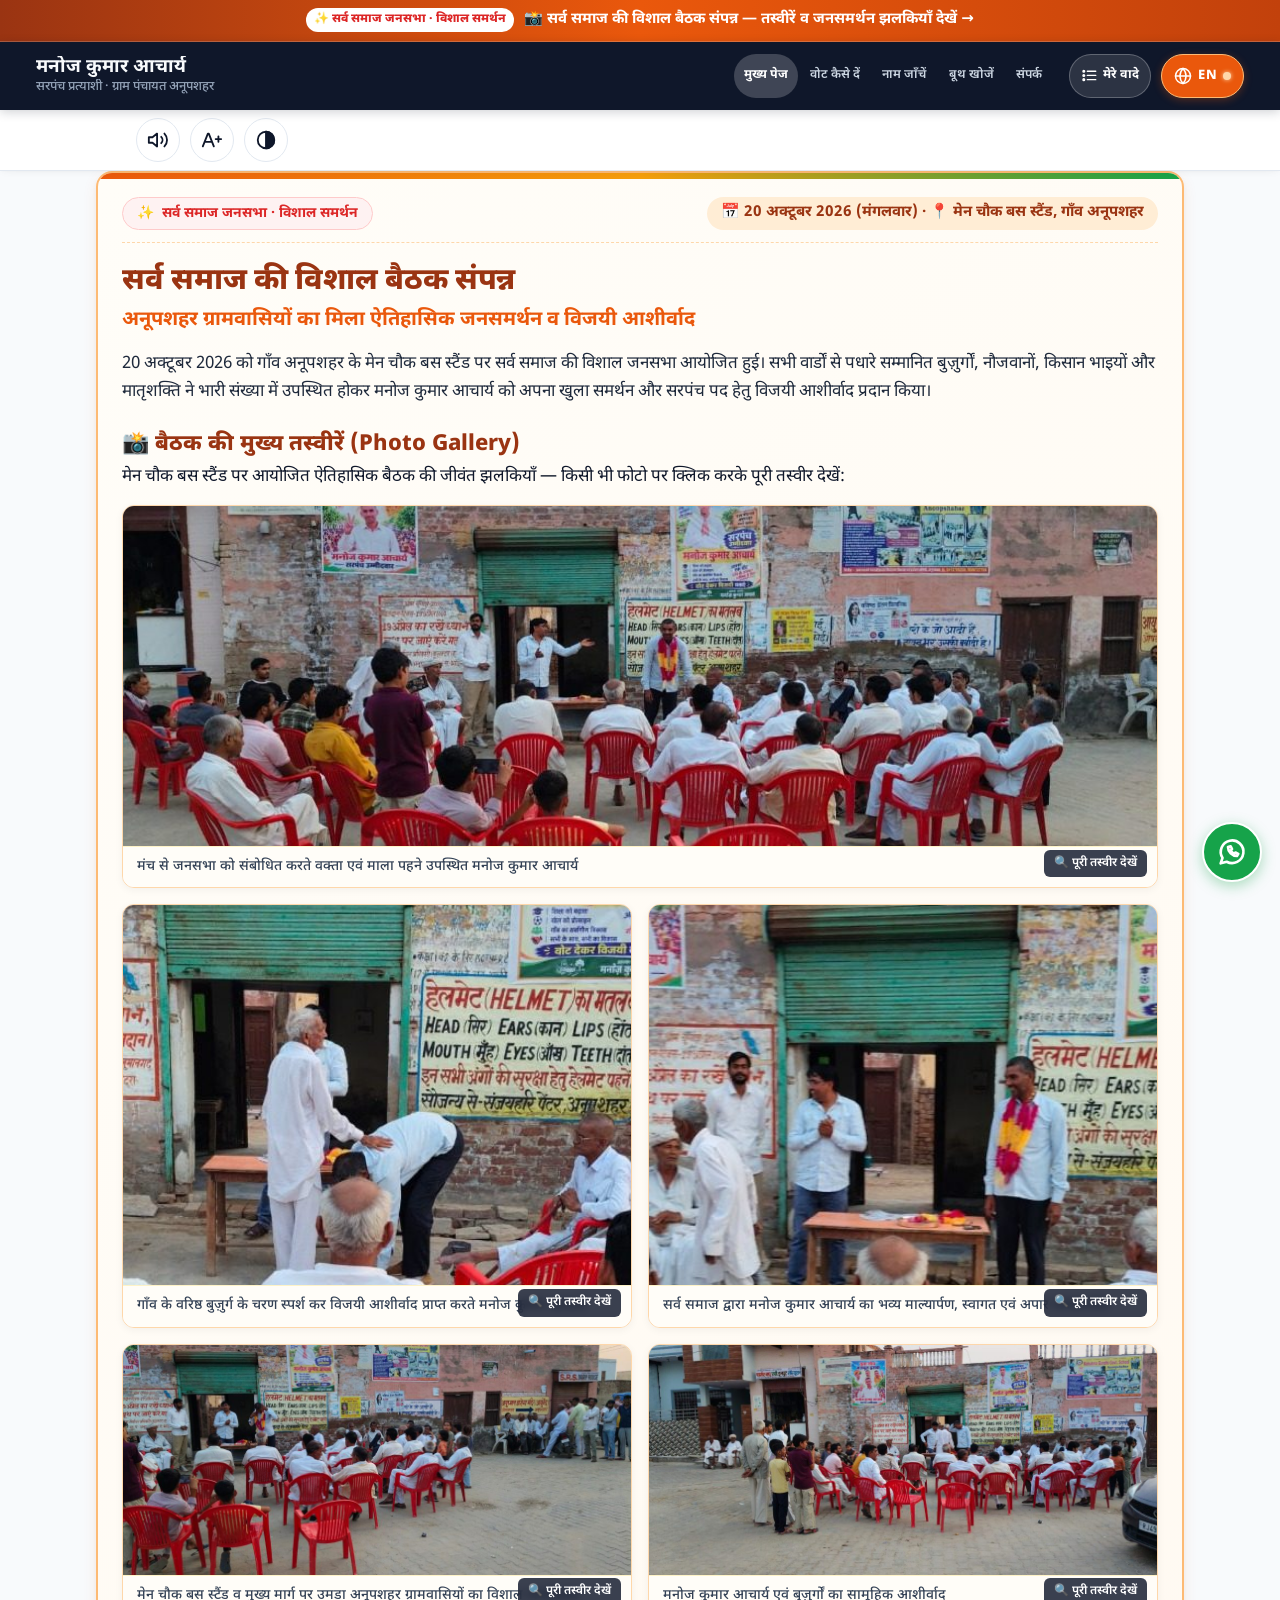
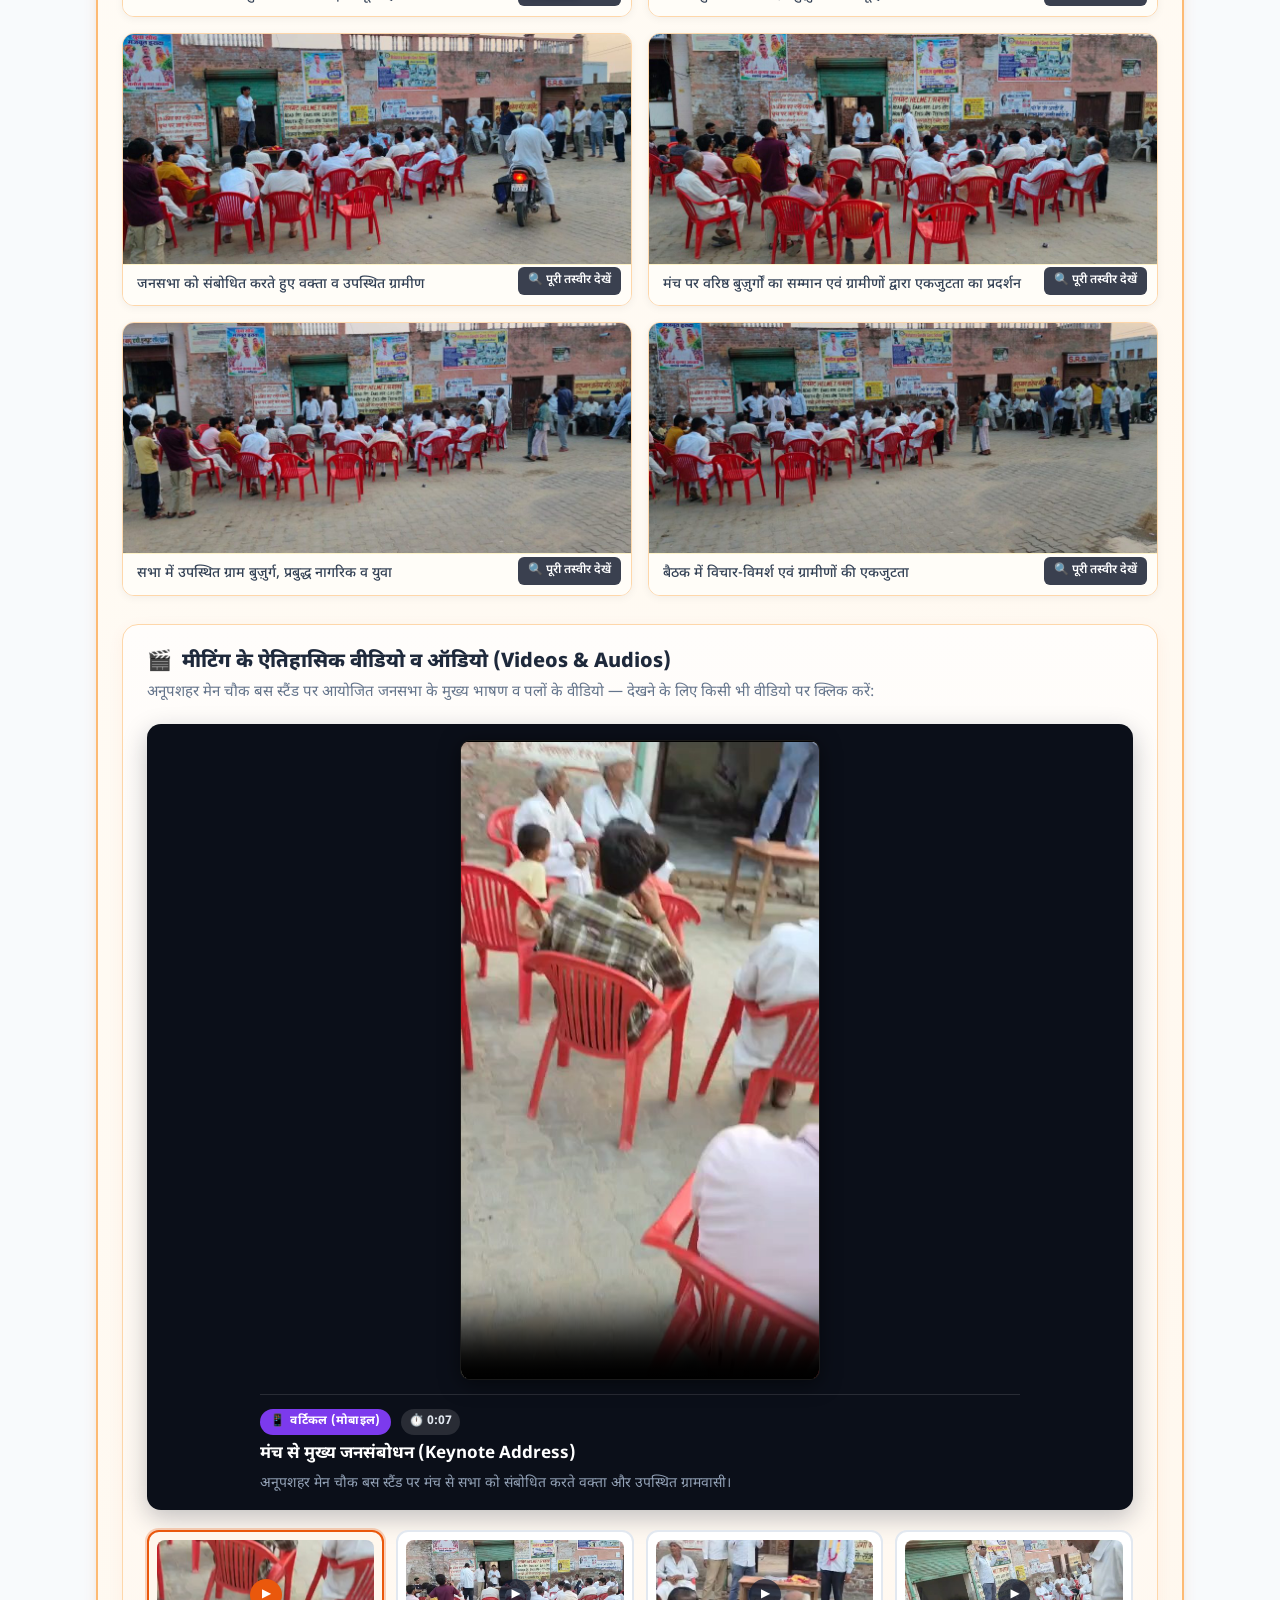
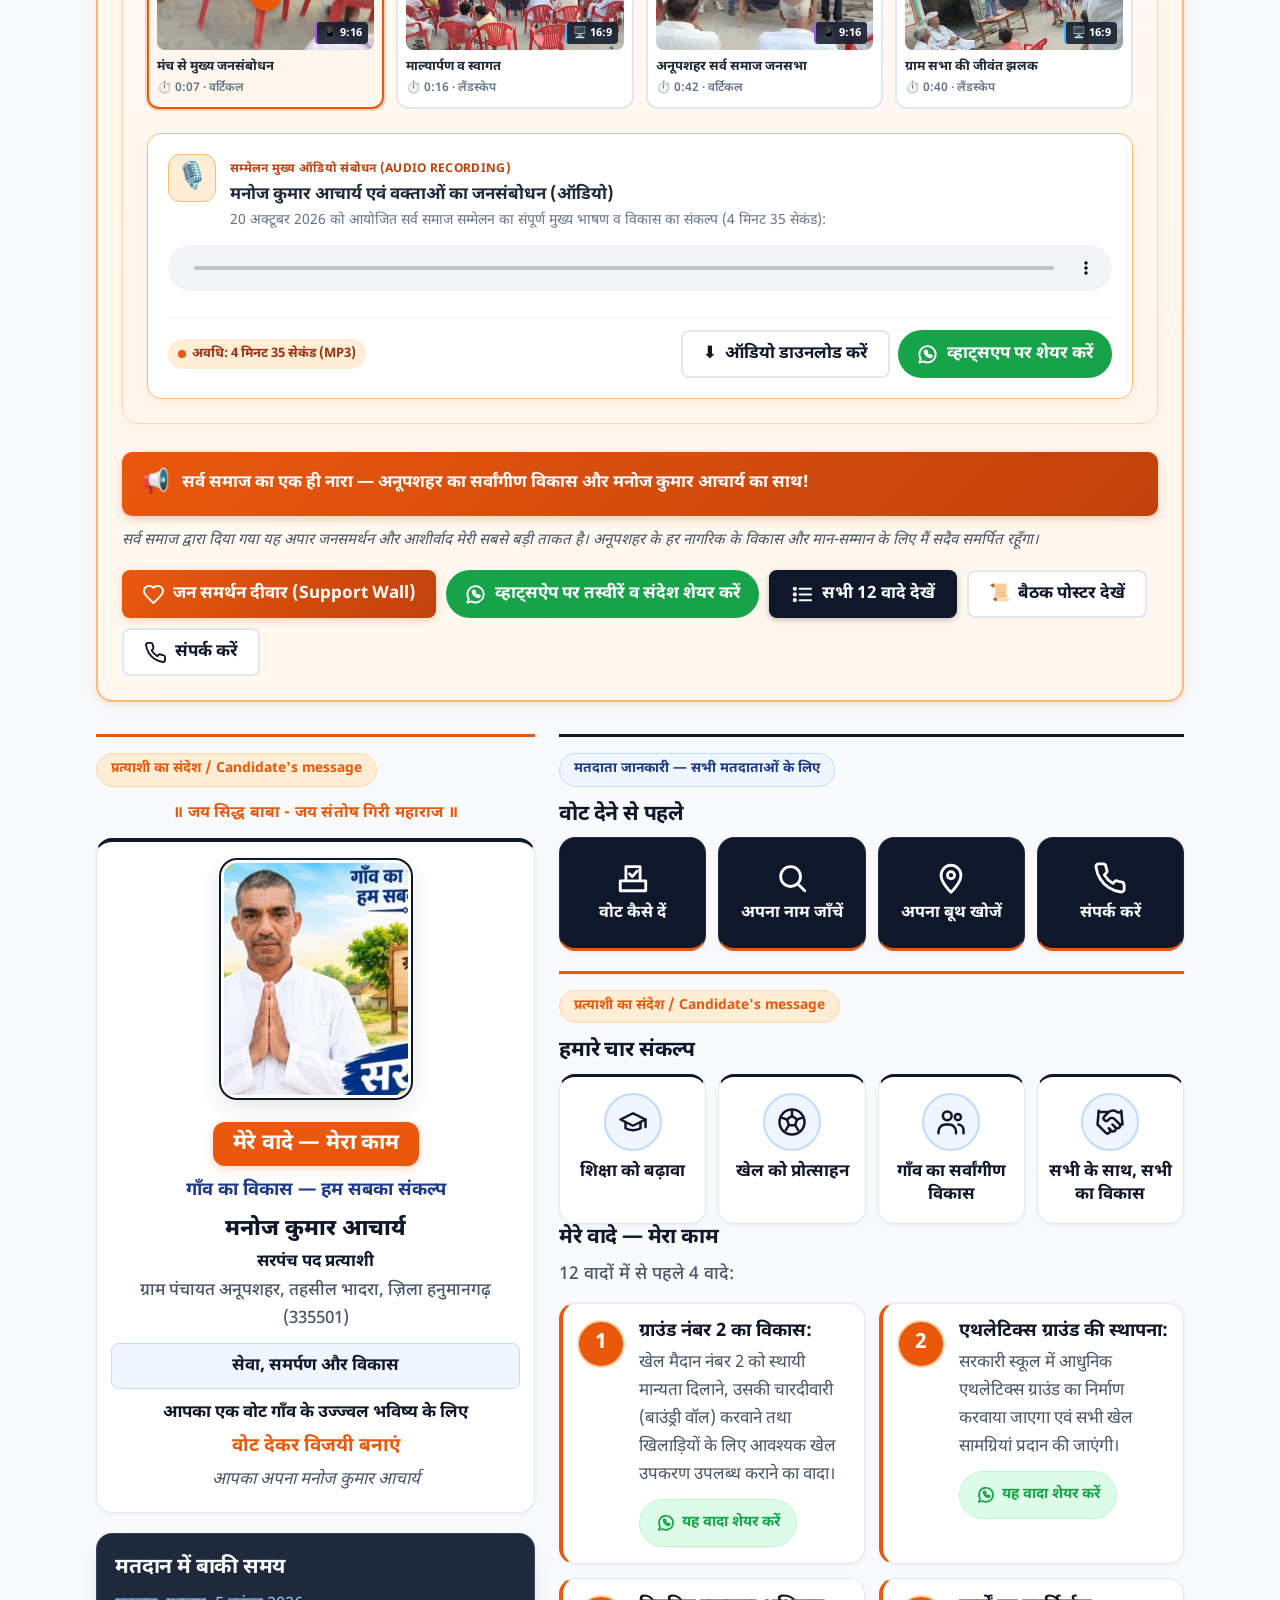
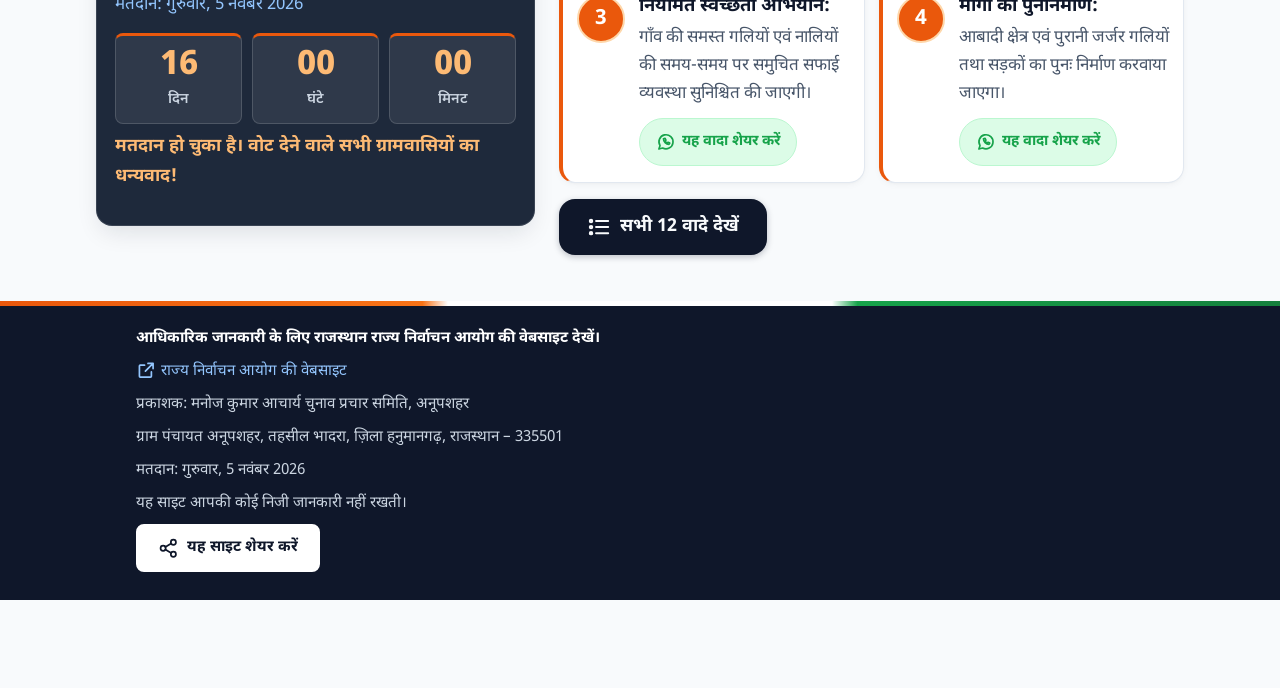
==== commit 0eef74c3: "feat(community): add Community Support Wall with anonymous alias, photo uploads, like interactions, " ====
--- a/index.html
+++ b/index.html
@@ -280,6 +280,10 @@
       </p>
 
       <div class="meeting-actions">
+        <a href="support-wall.html" class="btn btn-support-wall">
+          <svg class="icon" aria-hidden="true" focusable="false"><use href="#i-heart"></use></svg>
+          <span data-i18n="wall.title">जन समर्थन दीवार (Support Wall)</span>
+        </a>
         <button type="button" class="btn btn-wa-share" id="btnMeetingShare">
           <svg class="icon" aria-hidden="true" focusable="false"><use href="#i-wa"></use></svg>
           <span data-i18n="meeting.shareWa">व्हाट्सऐप पर तस्वीरें व संदेश शेयर करें</span>
--- a/css/style.css
+++ b/css/style.css
@@ -1611,6 +1611,46 @@
   border-color: #334155 !important;
   color: #CBD5E1 !important;
 }
+html.hc .wall-form-card, html.hc .support-msg-card {
+  background: #0F172A !important;
+  border-color: #334155 !important;
+}
+html.hc .wall-privacy-alert {
+  background: #1E293B !important;
+  border-color: #D97706 !important;
+  color: #FDE68A !important;
+}
+html.hc .alias-preview-box {
+  background: #1E293B !important;
+  border-color: #475569 !important;
+}
+html.hc .alias-preview-label { color: #CBD5E1 !important; }
+html.hc .alias-pill {
+  background: #334155 !important;
+  border-color: #FDBA74 !important;
+  color: #FFFFFF !important;
+}
+html.hc .filter-pill {
+  background: #1E293B !important;
+  border-color: #475569 !important;
+  color: #E2E8F0 !important;
+}
+html.hc .filter-pill.is-active {
+  background: #EA580C !important;
+  color: #FFFFFF !important;
+  border-color: #EA580C !important;
+}
+html.hc .msg-alias-name { color: #FFFFFF !important; }
+html.hc .msg-body-text { color: #E2E8F0 !important; }
+html.hc .btn-like {
+  background: #1E293B !important;
+  border-color: #FDBA74 !important;
+  color: #FDBA74 !important;
+}
+html.hc .btn-like.is-liked {
+  background: #EA580C !important;
+  color: #FFFFFF !important;
+}
 
 /* ---------- Motion Accessibility ---------- */
 @media (prefers-reduced-motion: reduce) {
@@ -2748,6 +2788,354 @@
 }
 .ann-link:hover, .ann-link:focus-visible {
   text-decoration: underline;
+}
+
+/* ==========================================================================
+   Community Support Wall (जन समर्थन दीवार)
+   ========================================================================== */
+.wall-hero {
+  margin-bottom: 24px;
+}
+.wall-privacy-alert {
+  margin-top: 14px;
+  background: #FFFBEB;
+  border: 1px solid #FDE68A;
+  border-left: 4px solid #D97706;
+  border-radius: 8px;
+  padding: 12px 14px;
+  display: flex;
+  align-items: flex-start;
+  gap: 10px;
+  font-size: 0.875rem;
+  color: #92400E;
+}
+.wall-privacy-alert p {
+  margin: 0;
+  line-height: 1.45;
+}
+.wall-form-card {
+  margin-bottom: 32px;
+  border: 1.5px solid #FED7AA;
+  box-shadow: 0 4px 16px rgba(234, 88, 12, 0.08);
+}
+.alias-preview-box {
+  background: #F8FAFC;
+  border: 1px dashed #CBD5E1;
+  border-radius: 10px;
+  padding: 12px 14px;
+  margin-bottom: 16px;
+  display: flex;
+  align-items: center;
+  justify-content: space-between;
+  gap: 12px;
+  flex-wrap: wrap;
+}
+.alias-preview-label {
+  font-size: 0.8125rem;
+  color: #64748B;
+  font-weight: 600;
+}
+.alias-pill {
+  display: inline-flex;
+  align-items: center;
+  gap: 8px;
+  background: #FFF7ED;
+  border: 1.5px solid #FDBA74;
+  border-radius: var(--radius-pill);
+  padding: 4px 12px;
+  font-size: 0.875rem;
+  font-weight: 700;
+  color: #9A3412;
+}
+.alias-avatar {
+  font-size: 1.125rem;
+}
+.alias-tag {
+  font-size: 0.75rem;
+  background: #FFEDD5;
+  color: #C2410C;
+  padding: 2px 6px;
+  border-radius: 4px;
+}
+.photo-preview-wrap {
+  position: relative;
+  display: inline-block;
+  margin-top: 8px;
+  border-radius: 8px;
+  overflow: hidden;
+  border: 1px solid #CBD5E1;
+  max-width: 140px;
+}
+.photo-preview-wrap img {
+  display: block;
+  width: 100%;
+  height: 90px;
+  object-fit: cover;
+}
+.btn-remove-photo {
+  position: absolute;
+  top: 4px;
+  right: 4px;
+  background: rgba(15, 23, 42, 0.75);
+  color: #FFFFFF;
+  border: none;
+  border-radius: 50%;
+  width: 22px;
+  height: 22px;
+  font-size: 0.75rem;
+  cursor: pointer;
+  display: flex;
+  align-items: center;
+  justify-content: center;
+}
+.feed-header-bar {
+  display: flex;
+  align-items: center;
+  justify-content: space-between;
+  gap: 14px;
+  flex-wrap: wrap;
+  margin-bottom: 16px;
+}
+.feed-title {
+  margin: 0;
+  font-size: 1.25rem;
+  font-weight: 800;
+  color: #1E293B;
+  display: flex;
+  align-items: center;
+  gap: 8px;
+}
+.feed-count-pill {
+  font-size: 0.8125rem;
+  color: #64748B;
+  font-weight: 600;
+  margin-top: 4px;
+  display: inline-block;
+}
+.wall-feed-section {
+  max-width: 100%;
+}
+.filter-pills {
+  display: flex;
+  align-items: center;
+  gap: 8px;
+  overflow-x: auto;
+  max-width: 100%;
+  width: 100%;
+  box-sizing: border-box;
+  padding-bottom: 8px;
+  margin-bottom: 18px;
+  -webkit-overflow-scrolling: touch;
+}
+.filter-pill {
+  padding: 6px 14px;
+  border-radius: var(--radius-pill);
+  border: 1px solid #CBD5E1;
+  background: #FFFFFF;
+  color: #475569;
+  font-size: 0.8125rem;
+  font-weight: 700;
+  cursor: pointer;
+  white-space: nowrap;
+  transition: all 0.15s ease;
+  font-family: inherit;
+}
+.filter-pill:hover {
+  border-color: #EA580C;
+  color: #EA580C;
+}
+.filter-pill.is-active {
+  background: #EA580C;
+  color: #FFFFFF;
+  border-color: #EA580C;
+}
+.wall-grid {
+  display: grid;
+  grid-template-columns: repeat(2, 1fr);
+  gap: 16px;
+}
+@media (max-width: 768px) {
+  .wall-grid {
+    grid-template-columns: 1fr;
+    gap: 14px;
+  }
+}
+.support-msg-card {
+  background: #FFFFFF;
+  border: 1.5px solid #FED7AA;
+  border-radius: 14px;
+  padding: 16px;
+  display: flex;
+  flex-direction: column;
+  justify-content: space-between;
+  box-shadow: 0 2px 8px rgba(15, 23, 42, 0.04);
+  transition: transform 0.15s ease, box-shadow 0.15s ease;
+}
+.support-msg-card:hover {
+  transform: translateY(-2px);
+  box-shadow: 0 6px 18px rgba(234, 88, 12, 0.08);
+}
+.msg-card-head {
+  display: flex;
+  align-items: flex-start;
+  justify-content: space-between;
+  gap: 10px;
+  margin-bottom: 12px;
+}
+.msg-author-info {
+  display: flex;
+  align-items: center;
+  gap: 10px;
+}
+.msg-avatar {
+  width: 40px;
+  height: 40px;
+  border-radius: 50%;
+  background: #FFEDD5;
+  border: 1px solid #FED7AA;
+  display: flex;
+  align-items: center;
+  justify-content: center;
+  font-size: 1.25rem;
+  flex-shrink: 0;
+}
+.msg-alias-wrap {
+  display: flex;
+  flex-direction: column;
+}
+.msg-alias-name {
+  font-size: 0.9375rem;
+  font-weight: 700;
+  color: #1E293B;
+  line-height: 1.3;
+}
+.msg-meta-row {
+  display: flex;
+  align-items: center;
+  gap: 6px;
+  margin-top: 2px;
+  font-size: 0.75rem;
+  color: #64748B;
+  flex-wrap: wrap;
+}
+.msg-cat-pill {
+  background: #FEF3C7;
+  color: #92400E;
+  padding: 1px 6px;
+  border-radius: 4px;
+  font-weight: 700;
+}
+.msg-time {
+  color: #94A3B8;
+}
+.msg-body-text {
+  font-size: 0.9375rem;
+  color: #334155;
+  line-height: 1.55;
+  margin: 0 0 12px 0;
+  word-break: break-word;
+}
+.msg-attached-photo {
+  margin-bottom: 14px;
+  border-radius: 10px;
+  overflow: hidden;
+  max-height: 260px;
+  background: #0F172A;
+  border: 1px solid #E2E8F0;
+  cursor: pointer;
+}
+.msg-attached-photo img {
+  width: 100%;
+  height: 100%;
+  max-height: 260px;
+  object-fit: cover;
+  display: block;
+  transition: transform 0.2s ease;
+}
+.msg-attached-photo:hover img {
+  transform: scale(1.02);
+}
+.admin-real-name-badge {
+  background: #FEF2F2;
+  border: 1px solid #FECACA;
+  color: #991B1B;
+  font-size: 0.75rem;
+  font-weight: 700;
+  padding: 3px 8px;
+  border-radius: 4px;
+  margin-bottom: 10px;
+}
+.msg-card-actions {
+  display: flex;
+  align-items: center;
+  justify-content: space-between;
+  padding-top: 10px;
+  border-top: 1px solid #F1F5F9;
+  gap: 10px;
+}
+.btn-like {
+  display: inline-flex;
+  align-items: center;
+  gap: 6px;
+  background: #FFF7ED;
+  border: 1.5px solid #FDBA74;
+  color: #C2410C;
+  padding: 5px 12px;
+  border-radius: var(--radius-pill);
+  font-size: 0.8125rem;
+  font-weight: 700;
+  cursor: pointer;
+  transition: all 0.15s ease;
+  font-family: inherit;
+}
+.btn-like:hover {
+  background: #FFEDD5;
+  border-color: #EA580C;
+  transform: scale(1.04);
+}
+.btn-like.is-liked {
+  background: #EA580C;
+  border-color: #EA580C;
+  color: #FFFFFF;
+}
+.btn-share-post {
+  display: inline-flex;
+  align-items: center;
+  gap: 4px;
+  background: transparent;
+  border: none;
+  color: #64748B;
+  font-size: 0.75rem;
+  font-weight: 700;
+  cursor: pointer;
+  padding: 4px 8px;
+  border-radius: 4px;
+  font-family: inherit;
+}
+.btn-share-post:hover {
+  color: #16A34A;
+  background: #F0FDF4;
+}
+.wall-loading-placeholder {
+  grid-column: 1 / -1;
+  text-align: center;
+  padding: 40px 20px;
+  color: #64748B;
+  display: flex;
+  align-items: center;
+  justify-content: center;
+  gap: 8px;
+}
+.btn-support-wall {
+  background: linear-gradient(135deg, #EA580C 0%, #C2410C 100%);
+  color: #FFFFFF !important;
+  font-weight: 700;
+  border: none;
+  box-shadow: 0 2px 8px rgba(234, 88, 12, 0.25);
+}
+.btn-support-wall:hover {
+  transform: translateY(-1px);
+  box-shadow: 0 4px 12px rgba(234, 88, 12, 0.35);
 }
 
 /* ---------- Print (used by flyer.html; works for any page) ---------- */
